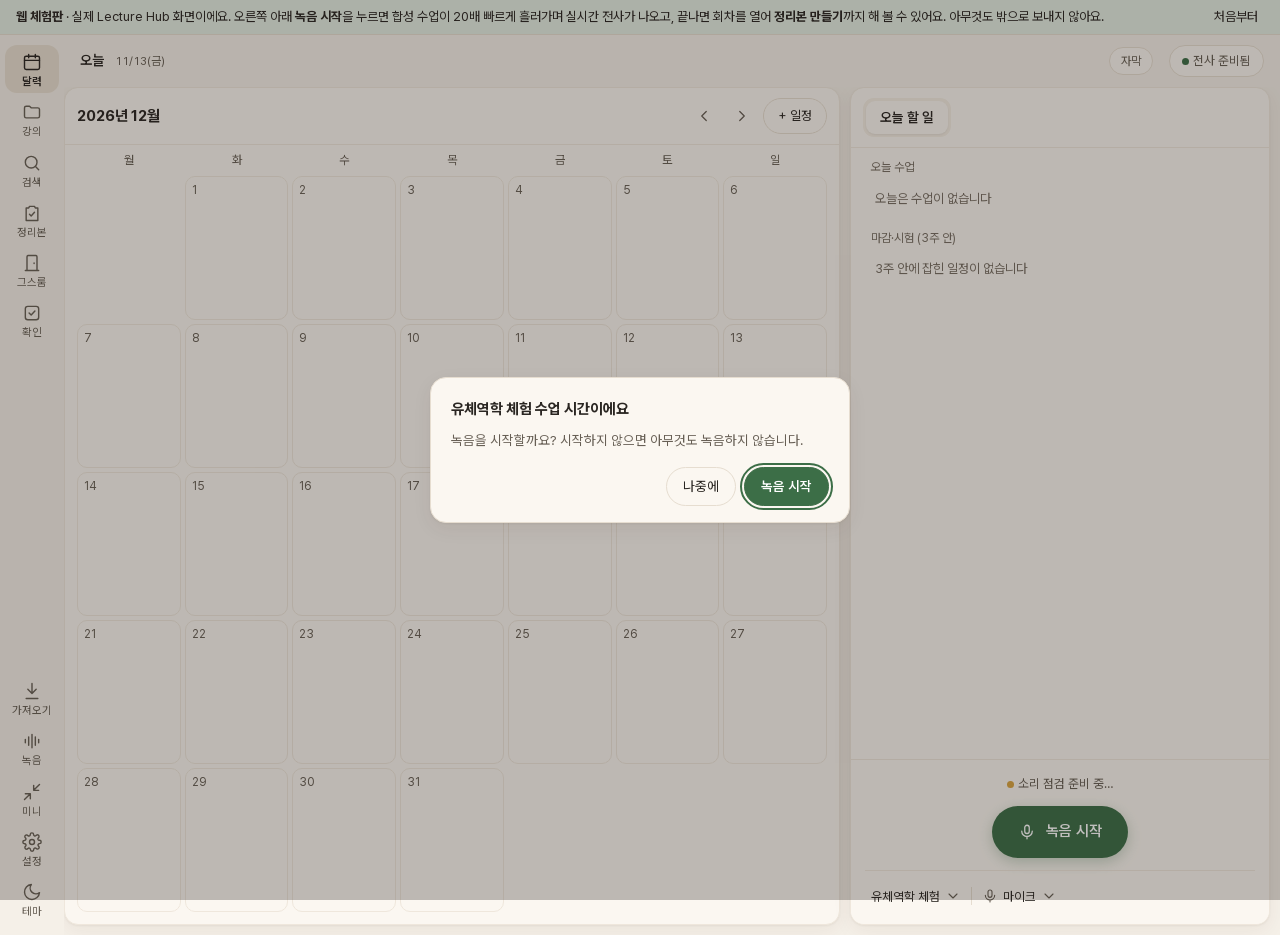
==== index.html @ 854e13d5 "Lecture Hub web trial (synthetic lecture, nothing leaves the browser)" ====
<!doctype html>
<html lang="ko">
<head>
<meta charset="utf-8">
<meta name="viewport" content="width=device-width, initial-scale=1">
<title>Lecture Hub</title>
<link rel="stylesheet" href="app.css">
</head>
<body>
<svg style="display:none" xmlns="http://www.w3.org/2000/svg">
  <symbol id="i-side" viewBox="0 0 24 24"><rect x="3" y="4" width="18" height="16" rx="3"/><path d="M9 4v16"/></symbol>
  <symbol id="i-gear" viewBox="0 0 24 24"><circle cx="12" cy="12" r="3"/><path d="M19.4 15a1.7 1.7 0 0 0 .3 1.8l.1.1a2 2 0 1 1-2.8 2.8l-.1-.1a1.7 1.7 0 0 0-1.8-.3 1.7 1.7 0 0 0-1 1.5V21a2 2 0 1 1-4 0v-.1a1.7 1.7 0 0 0-1.1-1.5 1.7 1.7 0 0 0-1.8.3l-.1.1a2 2 0 1 1-2.8-2.8l.1-.1a1.7 1.7 0 0 0 .3-1.8 1.7 1.7 0 0 0-1.5-1H3a2 2 0 1 1 0-4h.1a1.7 1.7 0 0 0 1.5-1.1 1.7 1.7 0 0 0-.3-1.8l-.1-.1a2 2 0 1 1 2.8-2.8l.1.1a1.7 1.7 0 0 0 1.8.3h0a1.7 1.7 0 0 0 1-1.5V3a2 2 0 1 1 4 0v.1a1.7 1.7 0 0 0 1 1.5 1.7 1.7 0 0 0 1.8-.3l.1-.1a2 2 0 1 1 2.8 2.8l-.1.1a1.7 1.7 0 0 0-.3 1.8v0a1.7 1.7 0 0 0 1.5 1H21a2 2 0 1 1 0 4h-.1a1.7 1.7 0 0 0-1.5 1z"/></symbol>
  <symbol id="i-mini" viewBox="0 0 24 24"><path d="M4 14h6v6M20 10h-6V4M14 10l7-7M3 21l7-7"/></symbol>
  <symbol id="i-folder" viewBox="0 0 24 24"><path d="M3 7a2 2 0 0 1 2-2h4l2 2h8a2 2 0 0 1 2 2v8a2 2 0 0 1-2 2H5a2 2 0 0 1-2-2z"/></symbol>
  <symbol id="i-file" viewBox="0 0 24 24"><path d="M14 3H7a2 2 0 0 0-2 2v14a2 2 0 0 0 2 2h10a2 2 0 0 0 2-2V8z"/><path d="M14 3v5h5M9 13h6M9 17h6"/></symbol>
  <symbol id="i-search" viewBox="0 0 24 24"><circle cx="11" cy="11" r="7"/><path d="m20 20-3.5-3.5"/></symbol>
  <symbol id="i-mic" viewBox="0 0 24 24"><rect x="9" y="3" width="6" height="11" rx="3"/><path d="M5 11a7 7 0 0 0 14 0M12 18v3"/></symbol>
  <symbol id="i-down" viewBox="0 0 24 24"><path d="m6 9 6 6 6-6"/></symbol>
  <symbol id="i-pause" viewBox="0 0 24 24"><path d="M9 5v14M15 5v14"/></symbol>
  <symbol id="i-trash" viewBox="0 0 24 24"><path d="M4 7h16M10 11v6M14 11v6M6 7l1 13h10l1-13M9 7V4h6v3"/></symbol>
  <symbol id="i-star" viewBox="0 0 24 24"><path d="m12 3 2.8 5.7 6.2.9-4.5 4.4 1 6.2L12 17.3 6.5 20.2l1-6.2L3 9.6l6.2-.9z"/></symbol>
  <symbol id="i-share" viewBox="0 0 24 24"><path d="M12 15V3M7 8l5-5 5 5M5 13v6a2 2 0 0 0 2 2h10a2 2 0 0 0 2-2v-6"/></symbol>
  <symbol id="i-copy" viewBox="0 0 24 24"><rect x="9" y="9" width="11" height="11" rx="2"/><path d="M5 15V5a2 2 0 0 1 2-2h10"/></symbol>
  <symbol id="i-left" viewBox="0 0 24 24"><path d="m15 18-6-6 6-6"/></symbol>
  <symbol id="i-right" viewBox="0 0 24 24"><path d="m9 18 6-6-6-6"/></symbol>
  <symbol id="i-plus" viewBox="0 0 24 24"><path d="M12 5v14M5 12h14"/></symbol>
  <symbol id="i-import" viewBox="0 0 24 24"><path d="M12 3v12M7 10l5 5 5-5M5 21h14"/></symbol>
  <symbol id="i-cal" viewBox="0 0 24 24"><rect x="3" y="5" width="18" height="16" rx="2"/><path d="M16 3v4M8 3v4M3 10h18"/></symbol>
  <symbol id="i-wave" viewBox="0 0 24 24"><path d="M4 10v4M8 7v10M12 4v16M16 7v10M20 10v4"/></symbol>
  <symbol id="i-speaker" viewBox="0 0 24 24"><path d="M11 5 6 9H3v6h3l5 4zM16 9a4 4 0 0 1 0 6M19 6a8 8 0 0 1 0 12"/></symbol>
  <symbol id="i-sliders" viewBox="0 0 24 24"><path d="M4 7h10M18 7h2M4 17h4M12 17h8"/><circle cx="16" cy="7" r="2"/><circle cx="10" cy="17" r="2"/></symbol>
  <symbol id="i-play" viewBox="0 0 24 24"><path d="m7 4 13 8-13 8z"/></symbol>
  <symbol id="i-moon" viewBox="0 0 24 24"><path d="M21 12.8A9 9 0 1 1 11.2 3a7 7 0 0 0 9.8 9.8z"/></symbol>
  <symbol id="i-check" viewBox="0 0 24 24"><rect x="4" y="4" width="16" height="16" rx="3"/><path d="m8.5 12 2.5 2.5 4.5-5"/></symbol>
  <symbol id="i-exam" viewBox="0 0 24 24"><path d="M9 4h6l1 2h3v15H5V6h3z"/><path d="m9 13.5 2 2 4-4.5"/></symbol>
  <symbol id="i-door" viewBox="0 0 24 24"><path d="M4 21h16M6 21V4.5A1.5 1.5 0 0 1 7.5 3h9A1.5 1.5 0 0 1 18 4.5V21"/><path d="M14.5 12v.5"/></symbol>
  <symbol id="i-cards" viewBox="0 0 24 24"><rect x="7" y="4" width="13" height="16" rx="2"/><path d="M4 7v11a2 2 0 0 0 2 2"/><path d="M10.5 10h6M10.5 14h4"/></symbol>
<symbol id="i-gear" viewBox="0 0 24 24" fill="none" stroke="currentColor" stroke-width="1.8" stroke-linecap="round" stroke-linejoin="round"><circle cx="12" cy="12" r="3"/><path d="M19.4 15a1.7 1.7 0 0 0 .3 1.9l.1.1a2 2 0 1 1-2.8 2.8l-.1-.1a1.7 1.7 0 0 0-1.9-.3 1.7 1.7 0 0 0-1 1.5V21a2 2 0 1 1-4 0v-.1a1.7 1.7 0 0 0-1.1-1.5 1.7 1.7 0 0 0-1.9.3l-.1.1a2 2 0 1 1-2.8-2.8l.1-.1a1.7 1.7 0 0 0 .3-1.9 1.7 1.7 0 0 0-1.5-1H3a2 2 0 1 1 0-4h.1a1.7 1.7 0 0 0 1.5-1.1 1.7 1.7 0 0 0-.3-1.9l-.1-.1a2 2 0 1 1 2.8-2.8l.1.1a1.7 1.7 0 0 0 1.9.3H9a1.7 1.7 0 0 0 1-1.5V3a2 2 0 1 1 4 0v.1a1.7 1.7 0 0 0 1 1.5 1.7 1.7 0 0 0 1.9-.3l.1-.1a2 2 0 1 1 2.8 2.8l-.1.1a1.7 1.7 0 0 0-.3 1.9V9a1.7 1.7 0 0 0 1.5 1H21a2 2 0 1 1 0 4h-.1a1.7 1.7 0 0 0-1.5 1z"/></symbol>
</svg>

<div class="app">
  <!-- left rail (user pick 2026-09-29: "B안"): destinations always visible, labelled -->
  <nav class="rail" id="rail">
    <button class="rb" id="homeBtn" title="오늘 — 이번 달 달력과 할 일(날짜를 누르면 일정 추가)"><svg><use href="#i-cal"/></svg><span>달력</span></button>
    <button class="rb" id="sideBtn" title="강의 목록 열기/닫기"><svg><use href="#i-folder"/></svg><span>강의</span></button>
    <button class="rb" id="searchBtn" title="전사·자료·노트 검색 (Ctrl K)"><svg><use href="#i-search"/></svg><span>검색</span></button>
    <button class="rb" id="examBtn" title="정리본 모음 — 과목별로 회차마다 만든 정리본을 모아 봅니다(시험 대비도 이 안에서)"><svg><use href="#i-exam"/></svg><span>정리본</span></button>
    <button class="rb" id="roomBtn" title="그스룸 예약 — 관정관 4층 6인실 (정기 예약은 창 안에서)"><svg><use href="#i-door"/></svg><span>그스룸</span></button>
    <button class="rb" id="memBtn" title="독일어 암기장 — 휴대폰과 진도가 이어지는 claude.ai 암기장을 창으로 엽니다"><svg><use href="#i-cards"/></svg><span>암기장</span></button>
    <button class="rb" id="inboxBtn" title="확인함 — 앱이 확신하지 못한 것"><svg><use href="#i-check"/></svg><span>확인</span><i class="badge num" id="inboxBadge" hidden></i></button>
    <span class="grow"></span>
    <button class="rb" id="importBtn" title="녹음 가져오기 — 휴대폰 등 앱 밖에서 녹음한 파일(창에 끌어다 놓아도 됩니다)"><svg><use href="#i-import"/></svg><span>가져오기</span></button>
    <button class="rb" id="sessionsBtn" title="녹음 정리 — 세션 폴더·버리기·되살리기"><svg><use href="#i-wave"/></svg><span>녹음</span></button>
    <button class="rb" id="miniBtn" title="미니 녹음 창으로"><svg><use href="#i-mini"/></svg><span>미니</span></button>
    <button class="rb" id="settingsBtn" title="설정 — 계정 연결(키·토큰)과 프로그램 확인"><svg><use href="#i-gear"/></svg><span>설정</span></button>
    <button class="rb" id="themeBtn" title="밝게/어둡게"><svg><use href="#i-moon"/></svg><span>테마</span></button>
  </nav>
  <!-- top bar -->
  <header class="top">
    <div class="title" id="title">새 녹음 <small class="num" id="subtitle"></small></div>
    <span class="lstate" id="lstate" hidden></span><button class="lnext" id="lnext" hidden></button><button class="ibtn lec-trash" id="lecDiscard" hidden title="이 회차 버리기 — 녹음을 휴지통으로(되살릴 수 있음)"><svg><use href="#i-trash"/></svg></button>
    <div class="right">
      <button class="exam-chip" id="examChip" hidden></button>
      <button class="cap-chip" id="qaBtn" title="발표 질의응답 도우미 — 자료와 실시간 자막으로 Claude가 답할 거리를 줌">질의응답</button>
      <button class="cap-chip" id="capBtn" title="실시간 자막 — 말하는 것을 바로 글로(Google)">자막</button>
      <div class="status-chip" title="녹음을 글로 바꾸는 서비스의 남은 양 — 누르면 자세히" id="engines" role="button" tabindex="0"><span><i class="dot"></i>전사</span></div>
    </div>
  </header>

  <main class="body" id="body">
    <!-- sidebar -->
    <aside class="pane side">
      <div class="side-head">강의</div>
      <div class="side-scroll">
        <div id="courseList"></div>
      </div>
    </aside>

    <!-- center -->
    <section class="center">
      <div class="pane home" id="home">
        <div class="phead"><b id="homeTitle"></b><span class="grow"></span><button class="ibtn" id="homePrev" title="이전 달" aria-label="이전 달"><svg><use href="#i-left"/></svg></button><button class="ibtn" id="homeNext" title="다음 달" aria-label="다음 달"><svg><use href="#i-right"/></svg></button><button class="ghost" id="homeAdd">+ 일정</button></div>
        <div class="cal-grid home-grid" id="homeGrid"></div>
      </div>
      <div class="pane">
        <div class="phead">
          <div class="seg" data-group="c">
            <button class="on" data-t="c-live" id="liveTab">실시간 전사</button><button data-t="c-html" id="htmlTab" hidden>정리본</button><button data-t="c-files" id="filesTab" hidden>자료·녹음</button>
          </div>
          <div class="tools html-tools" id="htmlTools" hidden><select id="htmlSel"></select><span class="size-seg" id="htmlSize"><button data-size="full" title="창 전체(Esc로 축소)">전체화면</button><button data-size="wide" title="사이드바와 전사를 접고 넓게">넓게</button><button data-size="pane" title="가운데 칸에서 보기">보통</button></span><button class="pick-more" id="htmlOpen" title="평소 쓰는 브라우저로 엽니다">새 창</button><button class="pick-more" id="noteRemake" title="전사로 정리본을 새로 만듭니다(직접 고친 정리본 파일은 덮어쓰지 않습니다)">다시 만들기</button></div>
        </div>
        <div class="tab on" id="c-live">
          <div class="live-head" id="liveHead"></div>
          <div class="live-body body-scroll" id="liveBody"></div>
        </div>
        <div class="tab" id="c-html"><div class="html-float" id="htmlFloat"><span id="htmlFloatName"></span><span class="size-seg"><button data-size="wide">넓게</button><button data-size="pane">보통</button></span><button class="float-trash" id="htmlDiscard" title="이 회차 버리기 — 녹음을 휴지통으로(되살릴 수 있음)">버리기</button><button data-size="pane" title="축소 (Esc)">✕</button></div><iframe id="htmlFrame" title="정리본" sandbox="allow-same-origin"></iframe>
          <div class="empty note-empty" id="noteEmpty" hidden></div>
        </div>
        <div class="tab" id="c-files">
          <div class="notes" id="filesList" style="display:none"></div>
          <div class="empty" id="filesEmpty">
            <svg style="width:34px;height:34px;color:var(--faint)"><use href="#i-folder"/></svg>
            <div class="big">연결된 자료가 없습니다</div>
            <div>이 회차에 연결된 자료와 녹음이 여기에 나옵니다.<br>자료는 평소 쓰는 프로그램으로 엽니다.</div>
          </div>
        </div>
      </div>
      <div class="pane memo">
        <div class="phead"><b style="font-size:13px">메모</b><span class="saved" id="memoSaved"></span></div>
        <textarea id="memo" placeholder="수업 중 메모를 적으세요. 녹음 시각이 함께 저장됩니다…"></textarea>
      </div>
    </section>

    <!-- right -->
    <section class="pane right">
      <div class="phead">
        <div class="seg" data-group="r">
          <button class="on" data-t="r-tr" id="rTitle">전사</button>
        </div>
      </div>
      <div class="todo body-scroll" id="todo"></div>

      <div class="tab on" id="r-tr">
        <div class="empty" id="trEmpty">
          <svg style="width:34px;height:34px;color:var(--faint)"><use href="#i-wave"/></svg>
          <div class="big">녹음 버튼을 눌러 시작하세요</div>
          <div>수업이 끝나면 이 회차에 연결하고, 동의한 과목은 Google로 바로 전사합니다.<br>필요하면 MAI로 보강할 수 있습니다.</div>
        </div>
        <div class="body-scroll" id="trList" style="display:none"></div>
        <div class="lv-head" id="lvHead" style="display:none"></div>
        <div class="lv-engines" id="lvEngines" style="display:none"></div>
        <div class="player" id="player" style="display:none">
          <button class="ibtn" id="playBtn" title="재생/정지"><svg><use href="#i-play"/></svg></button>
          <span class="num" id="playTime">00:00</span>
          <input type="range" id="playSeek" min="0" max="1000" value="0" aria-label="재생 위치">
          <span class="num faint" id="playDur"></span>
          <audio id="audio" preload="metadata"></audio>
        </div>
        <div class="body-scroll" id="lvList" style="display:none"></div>
      </div>

      <!-- record dock -->
      <div class="dock">
        <div class="over-card" id="overCard" hidden><div><b id="overTitle">수업이 끝난 것 같아요</b><small id="overWhy"></small><small class="auto" id="overAuto"></small></div><div class="acts"><button class="primary" data-over="stop" id="overMain">지금 멈추고 저장</button><button class="ghost" id="overMore">계속 ▾</button></div></div>
        <div class="over-card next-card" id="nextCard" hidden><div><b id="nextTitle"></b><small>지금 녹음을 저장하고, 같은 소리로 다음 수업 녹음을 바로 시작합니다</small></div><div class="acts"><button class="primary" data-next="switch">다음 수업으로 바꾸기</button><button class="ghost" data-next="keep">이 녹음 계속</button></div></div>
        <div class="health" id="health"><span><i class="dot wait"></i>준비 중…</span></div>
        <div class="recrow">
        <button class="recbtn" id="recBtn">
          <svg><use href="#i-mic"/></svg><span class="label">녹음 시작</span>
          <span class="wave" id="wave"></span><span class="timer num" id="timer">00:00:00</span>
        </button>
        <button class="rec2" id="rec2Btn" hidden></button>
        </div>
        <div class="toolbar">
          <button class="tb" id="courseBtn"><span class="v" id="courseName">과목</span> <svg><use href="#i-down"/></svg></button><span class="sep"></span>
          <button class="tb" id="srcBtn"><svg><use id="srcIcon" href="#i-mic"/></svg><span class="v" id="srcName">마이크</span> <svg><use href="#i-down"/></svg></button>
          <span class="grow"></span>
          <button class="tb rec-only" id="pauseBtn" title="녹음 일시정지 — 쉬는 시간 등. 멈춘 동안의 소리는 저장하지 않습니다"><svg><use href="#i-pause"/></svg><span id="pauseLabel"></span></button>
          <button class="tb rec-only" id="starBtn" title="지금 시각에 ★ 중요 표시"><svg><use href="#i-star"/></svg>중요</button>
          <button class="tb rec-only" id="discardBtn" title="지금 녹음을 버리기 — 휴지통으로(되살릴 수 있음)"><svg><use href="#i-trash"/></svg></button>
        </div>
      </div>
    </section>
  </main>
</div>
<button class="fixbtn" id="fixBtn" hidden>고치기</button>
<div class="notice-bar" id="noticeBar" hidden></div>
<div class="toast" id="toast" role="status" aria-live="polite"></div>
<script src="demo-bridge.js"></script>
<script src="app.js"></script>
</body>
</html>
---- app.css ----
/* Lecture Hub 앱 스타일.
   1부: 확정 시안(docs/lecture-hub/ui/mockup_main.html)의 CSS를 그대로 옮김 — 직접 고치지 말고 tools/extract_mockup_css.py로 다시 만든다.
   2부: 앱에서 추가한 요소(메뉴·대화상자·빈 화면). 시안의 색 토큰만 쓴다. */
@font-face{font-family:"Pretendard";src:url("fonts/PretendardVariable.woff2") format("woff2");font-weight:45 920;font-style:normal;font-display:block}

/* ===== 1부: 시안 ===== */
:root{
  --bg:#f5f0e8; --panel:#fbf7f1; --panel-2:#f3ece2; --line:#e6ddd0; --line-2:#efe7dc;
  --ink:#2a2622; --sub:#675f55; --faint:#776e63;  /* AA on panels (was 3.6:1 and 2.2:1) */
  --accent:#3c6e47; --accent-2:#2f5a39; --accent-soft:#e3ece2;
  --rec:#a8392f; --rec-soft:#f6e1dc; --warn:#8a5217; --warn-soft:#f6e8d6;  /* text AA on soft/chip backgrounds */
  --chip:#ece4d8; --sel:#e9dfd1; --shadow:0 1px 2px rgba(60,40,20,.05),0 6px 20px rgba(60,40,20,.06);
  --r:14px;
}
@media (prefers-color-scheme: dark){
  :root:not([data-theme="light"]){
    --bg:#1b1916; --panel:#221f1b; --panel-2:#2a2621; --line:#38332c; --line-2:#2f2b25;
    --ink:#ece6dd; --sub:#a39a8e; --faint:#8f867a;
    --accent:#7fb78b; --accent-2:#9ccaa6; --accent-soft:#26352a;
    --rec:#e27a6f; --rec-soft:#3a2522; --warn:#d9a06c; --warn-soft:#3a2d1f;
    --chip:#302b25; --sel:#34302a; --shadow:0 1px 2px rgba(0,0,0,.3),0 6px 20px rgba(0,0,0,.25);
  }
}
:root[data-theme="dark"]{
  --bg:#1b1916; --panel:#221f1b; --panel-2:#2a2621; --line:#38332c; --line-2:#2f2b25;
  --ink:#ece6dd; --sub:#a39a8e; --faint:#8f867a;
  --accent:#7fb78b; --accent-2:#9ccaa6; --accent-soft:#26352a;
  --rec:#e27a6f; --rec-soft:#3a2522; --warn:#d9a06c; --warn-soft:#3a2d1f;
  --chip:#302b25; --sel:#34302a; --shadow:0 1px 2px rgba(0,0,0,.3),0 6px 20px rgba(0,0,0,.25);
}
*{box-sizing:border-box}
html,body{height:100%;margin:0}
body{background:var(--bg);color:var(--ink);font:14px/1.55 "Pretendard","Apple SD Gothic Neo","Malgun Gothic",system-ui,sans-serif;-webkit-font-smoothing:antialiased;word-break:keep-all}
button{font:inherit;color:inherit;background:none;border:0;cursor:pointer}
svg{width:18px;height:18px;stroke:currentColor;fill:none;stroke-width:1.7;stroke-linecap:round;stroke-linejoin:round;flex:none}
.num{font-variant-numeric:tabular-nums}

/* app shell */
.app{height:100vh;display:grid;grid-template-rows:52px 1fr;grid-template-columns:64px minmax(0,1fr);min-width:1100px}
.top{grid-column:2;display:flex;align-items:center;gap:6px;padding:0 16px 0 6px}
.ibtn{width:34px;height:34px;border-radius:10px;display:grid;place-items:center;color:var(--sub)}
.ibtn:hover{background:var(--chip);color:var(--ink)}
.top .title{margin-left:10px;font-weight:600}
.top .title small{color:var(--sub);font-weight:400;margin-left:8px}
.top .right{margin-left:auto;display:flex;align-items:center;gap:8px}
.status-chip{display:flex;align-items:center;gap:10px;background:var(--panel);border:1px solid var(--line);border-radius:999px;padding:5px 12px;font-size:12.5px;color:var(--sub)}
.dot{width:7px;height:7px;border-radius:50%;background:var(--faint);display:inline-block;margin-right:4px}
.dot.ok{background:var(--accent)} .dot.wait{background:#d9a441} .dot.rec{background:var(--rec)}

.body{grid-column:2;display:grid;grid-template-columns:248px minmax(0,1fr) 420px;gap:10px;padding:0 10px 10px 0}
.pane{background:var(--panel);border:1px solid var(--line-2);border-radius:var(--r);box-shadow:var(--shadow);min-height:0;display:flex;flex-direction:column;overflow:hidden}

/* sidebar */
.side{padding:12px 10px}
.search{display:flex;align-items:center;gap:8px;background:var(--panel-2);border-radius:10px;padding:8px 10px;color:var(--faint);font-size:13px}
.search kbd{margin-left:auto;font:11px ui-monospace,monospace;color:var(--faint);border:1px solid var(--line);border-radius:5px;padding:0 5px}
.slabel{font-size:12px;color:var(--faint);margin:16px 8px 6px}
.item{display:flex;align-items:center;gap:10px;padding:7px 10px;border-radius:10px;color:var(--ink);cursor:pointer;font-size:13.5px}
.item:hover{background:var(--panel-2)}
.item.sel{background:var(--sel);font-weight:600}
.item svg{color:var(--sub)}
.item .count{margin-left:auto;font-size:11.5px;color:var(--sub);background:var(--chip);border-radius:999px;padding:0 7px}
.item .meta{margin-left:auto;font-size:11.5px;color:var(--faint)}
.item .live{margin-left:auto;display:flex;align-items:center;font-size:11px;color:var(--rec)}
.side-scroll{overflow:auto;flex:1;min-height:0;margin:0 -4px;padding:0 4px}
.side-foot{display:flex;gap:6px;padding-top:10px;border-top:1px solid var(--line-2)}
.side-foot button{flex:1;white-space:nowrap;display:flex;align-items:center;justify-content:center;gap:6px;padding:8px;border-radius:10px;background:var(--panel-2);font-size:12.5px;color:var(--sub)}
.side-foot button:hover{color:var(--ink)}

/* segmented tabs */
.phead{display:flex;align-items:center;gap:8px;padding:10px 12px;border-bottom:1px solid var(--line-2)}
.seg{display:inline-flex;background:var(--panel-2);border-radius:11px;padding:3px}
.seg button{padding:6px 14px;border-radius:9px;font-size:13.5px;color:var(--sub)}
.seg button.on{background:var(--panel);color:var(--ink);font-weight:600;box-shadow:0 1px 2px rgba(0,0,0,.06)}
.phead .tools{margin-left:auto;display:flex;gap:2px}
.tab{display:none;flex:1;min-height:0}
.tab.on{display:flex;flex-direction:column}

/* center: slide viewer + memo */
.center{display:grid;grid-template-rows:minmax(0,1fr) 170px;gap:10px;min-height:0}
.viewer{flex:1;display:flex;flex-direction:column;align-items:center;justify-content:center;padding:18px;gap:12px;background:var(--panel-2);margin:12px;border-radius:12px;min-height:0}
.slide{width:min(92%,780px);aspect-ratio:16/9;background:#fff;border-radius:8px;box-shadow:0 1px 3px rgba(0,0,0,.08);padding:34px 40px;color:#2b2b2b;display:flex;flex-direction:column;gap:14px}
:root[data-theme="dark"] .slide{background:#f4f1ec}
.slide h3{margin:0;font-size:22px}
.slide .bar{height:10px;border-radius:4px;background:#e7e2da}
.slide .bar.s{width:62%} .slide .bar.m{width:78%} .slide .fig{flex:1;border:1.5px dashed #d9d3ca;border-radius:6px;display:grid;place-items:center;color:#a39a8e;font-size:13px}
.vnav{display:flex;align-items:center;gap:10px;color:var(--sub);font-size:13px}
.vnav .ibtn{width:30px;height:30px}
.sync{display:inline-flex;align-items:center;gap:6px;font-size:12px;color:var(--accent);background:var(--accent-soft);border-radius:999px;padding:3px 10px}
.memo{padding:0}
.memo .phead{border:0;padding:10px 14px 0}
.memo textarea{flex:1;border:0;background:transparent;resize:none;padding:8px 14px;font:inherit;color:var(--ink);outline:none}
.memo textarea::placeholder{color:var(--faint)}
.memo .saved{font-size:11.5px;color:var(--faint);margin-left:auto}
.notes{padding:18px 22px;overflow:auto}
.notes h4{margin:0 0 6px;font-size:15px}
.notes p{margin:0 0 12px;color:var(--ink)}
.ext{border-left:3px solid var(--accent);background:var(--accent-soft);border-radius:0 8px 8px 0;padding:8px 12px;font-size:13px;margin:8px 0 14px}
.ext b{display:block;font-size:11.5px;color:var(--accent);margin-bottom:2px}

/* right: transcript etc */
.right .body-scroll{flex:1;overflow:auto;padding:6px 14px 14px;min-height:0}
.empty{flex:1;display:flex;flex-direction:column;align-items:center;justify-content:center;gap:10px;color:var(--sub);text-align:center;padding:24px}
.empty .big{font-size:15px;color:var(--ink)}
.ghost{display:inline-flex;align-items:center;gap:8px;border:1px solid var(--line);border-radius:999px;padding:7px 14px;background:var(--panel);color:var(--ink);font-size:13px}
.seg-row{padding:10px 4px;border-bottom:1px solid var(--line-2);display:grid;grid-template-columns:54px 1fr;gap:10px}
.seg-row .t{font-size:12px;color:var(--accent);font-weight:600;padding-top:1px;cursor:pointer}
.seg-row .x{font-size:14px}
.seg-row .badges{margin-top:4px;display:flex;gap:6px;flex-wrap:wrap}
.b{font-size:11px;border-radius:999px;padding:1px 8px;background:var(--chip);color:var(--sub)}
.b.ok{background:var(--accent-soft);color:var(--accent)}
.b.cue{background:var(--warn-soft);color:var(--warn);font-weight:600}
.unc{text-decoration:underline dotted var(--warn);text-underline-offset:3px;cursor:help}
.seg-row.star{background:linear-gradient(90deg,var(--warn-soft),transparent 60%);border-radius:8px}
.live-row{opacity:.55}
.card{border:1px solid var(--line);border-radius:12px;padding:12px 14px;margin:10px 0;background:var(--panel)}
.card .h{display:flex;align-items:center;gap:8px;font-size:12px;color:var(--sub)}
.card .q{font-size:14px;margin:6px 0 8px}
.card .src{display:flex;gap:6px}
.prob{margin-top:8px;font-size:12.5px;color:var(--sub)}
.prob b{color:var(--ink)}
.meter{height:6px;border-radius:999px;background:var(--chip);overflow:hidden;margin-top:6px}
.meter i{display:block;height:100%;background:var(--accent);border-radius:999px}
.opt{display:flex;align-items:center;gap:10px;border:1px solid var(--line);border-radius:10px;padding:8px 12px;margin:6px 0;font-size:13.5px;cursor:pointer}
.opt:hover{background:var(--panel-2)}
.opt .k{width:22px;height:22px;border-radius:50%;border:1px solid var(--line);display:grid;place-items:center;font-size:12px;color:var(--sub)}

/* record dock */
.dock{border-top:1px solid var(--line-2);padding:14px 14px 12px;display:flex;flex-direction:column;align-items:center;gap:12px;background:linear-gradient(transparent,var(--panel) 30%)}
.recbtn{display:flex;align-items:center;gap:10px;height:52px;padding:0 26px;border-radius:999px;background:var(--accent);color:#fff;font-weight:600;font-size:15px;box-shadow:0 4px 14px rgba(60,110,71,.28);transition:all .2s}
.recbtn:hover{background:var(--accent-2)}
.recbtn svg{stroke:#fff}
.recbtn.on{background:var(--rec);box-shadow:0 4px 14px rgba(194,69,59,.28);padding:0 18px 0 22px;gap:14px}
.wave{display:none;align-items:center;gap:3px;height:22px}
.recbtn.on .wave{display:flex}
/* full-height bar scaled on the compositor: animating height re-laid out the dock ~36 times a second (review #4) */
.wave i{width:3px;border-radius:2px;background:rgba(255,255,255,.9);height:22px;transform:scaleY(.273);transition:transform .12s}
.recbtn .timer{display:none;font-size:16px}
.recbtn.on .timer{display:inline}
.recbtn.on .label{display:none}
.health{font-size:12.5px;color:var(--sub);display:flex;gap:14px;align-items:center;min-height:18px}
.toolbar{display:flex;align-items:center;gap:4px;width:100%;justify-content:space-between;border-top:1px solid var(--line-2);padding-top:10px}
.tb{display:flex;align-items:center;gap:5px;padding:6px 6px;white-space:nowrap;border-radius:9px;font-size:12.5px;color:var(--ink)}
.tb:hover{background:var(--panel-2)}
.tb svg{width:16px;height:16px;color:var(--sub)}
.tb.dis{opacity:.4;pointer-events:none}
.sep{width:1px;height:18px;background:var(--line)}
.toggle{width:30px;height:18px;border-radius:999px;background:var(--chip);position:relative;display:inline-block;transition:.2s}
.toggle::after{content:"";position:absolute;top:2px;left:2px;width:14px;height:14px;border-radius:50%;background:#fff;box-shadow:0 1px 2px rgba(0,0,0,.2);transition:.2s}
.toggle.on{background:var(--accent)} .toggle.on::after{left:14px}
.toast{position:fixed;left:50%;bottom:22px;transform:translateX(-50%) translateY(20px);opacity:0;background:var(--ink);color:var(--bg);padding:8px 14px;border-radius:10px;font-size:13px;transition:.25s;pointer-events:none}
.toast.show{opacity:1;transform:translateX(-50%)}
.note-mock{position:fixed;left:50%;transform:translateX(-50%);top:17px;font-size:11px;color:var(--faint)}

/* ===== 2부: 앱 추가 ===== */
html{user-select:none}
textarea,input{user-select:text}
.dot.warn{background:var(--warn)}
.health .warn{color:var(--warn)}
.health .err{color:var(--rec)}
.health .link{color:var(--accent);cursor:pointer}
.health .link:hover{text-decoration:underline}
.health .faint{color:var(--faint)}
.health.clickable{cursor:pointer}
.recbtn.busy{opacity:.75;cursor:progress}
.tb.off{opacity:.4;pointer-events:none}
.tb .v{max-width:120px;overflow:hidden;text-overflow:ellipsis}
.body.noside{grid-template-columns:minmax(0,1fr) 420px}
.body.noside .side{display:none}
.item.dim{color:var(--sub)}
.right .body-scroll .hint{margin:12px 4px 0;font-size:11.5px;color:var(--faint)}

/* dropdown menu (course / microphone) */
.menu{position:fixed;z-index:20;min-width:220px;max-width:360px;max-height:320px;overflow:auto;background:var(--panel);border:1px solid var(--line);border-radius:12px;box-shadow:var(--shadow);padding:6px}
.menu .mi{display:flex;align-items:center;gap:8px;padding:7px 10px;border-radius:9px;font-size:13px;cursor:pointer}
.menu .mi:hover{background:var(--panel-2)}
.menu .mi.sel{background:var(--sel);font-weight:600}
.menu .mi small{margin-left:auto;color:var(--faint);font-size:11.5px;white-space:nowrap}
.menu .ml{font-size:11.5px;color:var(--faint);padding:6px 10px 2px}

/* dialog */
.scrim{position:fixed;inset:0;z-index:30;background:rgba(30,24,18,.28);display:grid;place-items:center}
.dialog{width:min(420px,calc(100vw - 32px));background:var(--panel);border:1px solid var(--line);border-radius:16px;box-shadow:var(--shadow);padding:20px 20px 16px}
.dialog h4{margin:0 0 8px;font-size:15px}
.dialog p{margin:0 0 6px;color:var(--sub);font-size:13.5px;white-space:pre-line}
.dialog .acts{display:flex;justify-content:flex-end;gap:8px;margin-top:16px}
.dialog .acts button{border-radius:999px;padding:8px 16px;font-size:13.5px;border:1px solid var(--line);background:var(--panel)}
.dialog .acts .primary{background:var(--accent);border-color:var(--accent);color:#fff;font-weight:600}
.dialog .acts .danger{background:var(--rec);border-color:var(--rec);color:#fff;font-weight:600}

/* S1 lecture view */
.lstate{display:inline-flex;align-items:center;gap:6px;font-size:12px;border-radius:999px;padding:3px 10px;background:var(--chip);color:var(--sub);margin-left:4px}
.lstate.ok{background:var(--accent-soft);color:var(--accent)}
.lstate.wait{background:var(--warn-soft);color:var(--warn)}
.lnext{font-size:12.5px;border:1px solid var(--line);border-radius:999px;padding:4px 12px;background:var(--panel);color:var(--ink)}
.lnext:hover{background:var(--panel-2)}
.item .n{margin-left:auto;font-size:11.5px;color:var(--faint)}
.item.filtered{background:var(--panel-2)}
.lv-head{display:flex;align-items:center;gap:8px;flex-wrap:wrap;padding:10px 16px 6px;font-size:12.5px;color:var(--sub)}
.lv-head .b{cursor:pointer}
.lv-head .b.use{background:var(--accent-soft);color:var(--accent);font-weight:600}
.lv-head .switch{margin-left:auto;color:var(--accent);cursor:pointer;font-size:12.5px}
.player{display:flex;align-items:center;gap:10px;margin:0 14px 4px;padding:6px 10px;border:1px solid var(--line);border-radius:12px;background:var(--panel-2);font-size:12.5px}
.player .ibtn{width:28px;height:28px}
.player input[type=range]{flex:1;accent-color:var(--accent)}
.player.none{justify-content:center;color:var(--faint)}
.seg-row.playing{background:var(--accent-soft);border-radius:8px}
.seg-row.hit .x mark{background:var(--warn-soft);color:inherit;border-radius:3px}
.seg-row .who{font-size:11px;color:var(--faint);margin-right:6px}
.notes .item .meta{max-width:45%;text-align:right}
/* search overlay (Ctrl+K) */
.search-panel{width:min(640px,calc(100vw - 32px));max-height:70vh;display:flex;flex-direction:column;background:var(--panel);border:1px solid var(--line);border-radius:16px;box-shadow:var(--shadow);overflow:hidden}
.search-panel input{border:0;border-bottom:1px solid var(--line-2);padding:14px 16px;font:inherit;font-size:15px;background:transparent;color:var(--ink);outline:none}
.search-panel .results{overflow:auto;padding:6px}
.search-panel .r{padding:8px 10px;border-radius:10px;cursor:pointer}
.search-panel .r:hover,.search-panel .r.on{background:var(--panel-2)}
.search-panel .r .h{font-size:12px;color:var(--sub);display:flex;gap:8px}
.search-panel .r .x{font-size:13.5px;margin-top:2px}
.search-panel .r .x .ctx{color:var(--faint)}
.search-panel .hint{padding:14px 16px;color:var(--faint);font-size:13px}
.scrim.top{place-items:start center;padding-top:12vh}
/* Long transcripts must scroll inside their pane: the mockup's `1fr` row lets .body grow with content. */
.body{min-height:0;overflow:hidden}
.right .tab.on{overflow:hidden}
.search-panel .r .x mark{background:var(--warn-soft);color:inherit;border-radius:3px;padding:0 1px}
.lstate[hidden],.lnext[hidden]{display:none}

/* S3: this class's material (D-056: preview here, read in the user's own PDF program) */
.viewer[hidden]{display:none}
.slide.page{padding:0;overflow:hidden;align-items:center;justify-content:center;aspect-ratio:auto;height:min(100%,56vh);width:auto;max-width:92%;background:#fff}
.slide.page img{display:block;max-width:100%;max-height:100%;object-fit:contain}
.slide.page img[src=""],.slide.page img[hidden],.slide.page .noprev[hidden]{display:none}
.slide.page .noprev{padding:40px 48px;color:#6d6559;font-size:13px;text-align:center;line-height:1.6}
.vnav .why{color:var(--faint)}
.vnav .num{max-width:420px;overflow:hidden;text-overflow:ellipsis;white-space:nowrap}
.sync.pick{cursor:default;max-width:360px;overflow:hidden;text-overflow:ellipsis;white-space:nowrap}
.sync.pick.user{color:var(--ink);background:var(--chip)}
.sync[hidden],.pick-more[hidden]{display:none}
.pick-more{font-size:12px;color:var(--sub);border-radius:999px;padding:3px 10px;margin-left:4px}
.pick-more:hover{background:var(--chip);color:var(--ink)}

/* masked mode (default; LECTUREHUB_UI_MASK=0 turns it off): transcript text and slide images hidden until "전사 보기" */
.mask-bar{display:none}
.masked .mask-bar{display:flex;align-items:center;gap:10px;justify-content:space-between;margin:4px 0 10px;padding:8px 12px;border-radius:10px;background:var(--panel-2);color:var(--sub);font-size:12.5px}
.masked .seg-row .x,.masked #qr .r .x{color:transparent;background:var(--chip);border-radius:5px;user-select:none}
.masked .seg-row .x *,.masked #qr .r .x *{color:transparent;background:transparent}
.masked #pickImg{filter:blur(22px)}

/* calendar (sidebar 달력 button, top-bar exam D-day chip) */
.exam-chip{font-size:12px;border-radius:999px;padding:4px 10px;background:var(--accent-soft);color:var(--accent);margin-right:8px;font-weight:600}
.exam-chip[hidden]{display:none}
.cal-panel{width:min(1080px,calc(100vw - 32px));height:min(720px,calc(100vh - 48px));display:flex;flex-direction:column;background:var(--panel);border:1px solid var(--line);border-radius:16px;box-shadow:var(--shadow);overflow:hidden}
.cal-head{display:flex;align-items:center;gap:8px;padding:10px 14px;border-bottom:1px solid var(--line-2)}
.cal-head b{font-size:16px;min-width:120px;text-align:center}
.cal-head .grow,.cal-form .grow{flex:1}
.cal-body{flex:1;display:grid;grid-template-columns:1fr 340px;min-height:0}
.cal-grid{display:grid;grid-template-columns:repeat(7,1fr);grid-template-rows:auto;grid-auto-rows:minmax(78px,1fr);gap:4px;padding:10px;overflow:auto}
.cal-grid .dow{font-size:12px;color:var(--faint);text-align:center;padding:2px 0}
.cal-grid .day{border:1px solid var(--line-2);border-radius:10px;padding:4px 6px;min-height:78px;display:flex;flex-direction:column;gap:2px;cursor:pointer;overflow:hidden}
.cal-grid .day:hover{background:var(--panel-2)}
.cal-grid .day.today{border-color:var(--accent)}
.cal-grid .day .n{font-size:12px;color:var(--sub)}
.cal-grid .ev,.cal-grid .ex{font-size:11.5px;border-radius:5px;padding:1px 5px;white-space:nowrap;overflow:hidden;text-overflow:ellipsis}
.cal-grid .ev{background:var(--chip);color:var(--ink)}
.cal-grid .ev.k-exam,.cal-grid .ev.k-quiz{background:#f3d9d3;color:#8a2f1d}
.cal-grid .ev.k-assignment{background:var(--accent-soft);color:var(--accent)}
.cal-grid .ev.etl{box-shadow:inset 2px 0 0 var(--accent)}
.cal-grid .ex{color:var(--faint);background:transparent;border:1px dashed var(--line)}
.cal-grid .more{font-size:11px;color:var(--faint)}
:root[data-theme="dark"] .cal-grid .ev.k-exam,:root[data-theme="dark"] .cal-grid .ev.k-quiz{background:#4a2a24;color:#f0c2b6}
.cal-side{border-left:1px solid var(--line-2);overflow:auto;padding:10px 12px;display:flex;flex-direction:column;gap:6px}
.cal-side .sl{font-size:12px;color:var(--faint);margin-top:6px}
.cal-side .up{display:flex;gap:10px;align-items:flex-start;padding:6px 8px;border-radius:10px;cursor:pointer;font-size:13px}
.cal-side .up:hover{background:var(--panel-2)}
.cal-side .up .dd{min-width:48px;font-weight:700;color:var(--accent);font-variant-numeric:tabular-nums}
.cal-side .up small,.cal-side .cand small{display:block;color:var(--faint);font-size:11.5px}
.cal-side .cand{border:1px solid var(--line-2);border-radius:10px;padding:8px;font-size:13px;display:flex;flex-direction:column;gap:6px}
.cal-side .cand .q{color:var(--sub);font-size:12.5px;line-height:1.5}
.cal-side .acts,.cal-form .acts,.cal-form .row{display:flex;gap:6px;flex-wrap:wrap;align-items:center}
.cal-side .hint{color:var(--faint);font-size:12.5px;padding:4px 8px}
.cal-side .src{font-size:11px;color:var(--faint);margin-top:auto;padding-top:8px}
.cal-side .etl{font-size:12px;color:var(--sub);margin-top:auto;padding-top:10px;line-height:1.6}
.cal-side .etl + .src{margin-top:0}
.cal-side .etl .warn{color:var(--warn)}
.cal-side .etl .link{color:var(--accent);cursor:pointer}
.cal-form{border:1px solid var(--line);border-radius:12px;padding:10px;display:flex;flex-direction:column;gap:6px}
.cal-form input,.cal-form select,.cal-form textarea{font:inherit;font-size:13px;border:1px solid var(--line);border-radius:8px;padding:6px 8px;background:var(--panel);color:var(--ink)}
.cal-form textarea{min-height:56px;resize:vertical}
.cal-form .row>*{flex:1;min-width:0}
.danger-t{color:#b3261e}

/* recording pause (user request 2026-09-29) */
.tb#pauseBtn{padding-left:6px;padding-right:6px}
.tb#pauseBtn.on{color:#fff;background:var(--accent)}
.recbtn.paused{filter:saturate(.55)}
.recbtn.paused .timer{color:#fff}

/* S4: evidence-linked note, corrections */
.nhead{display:flex;align-items:flex-start;justify-content:space-between;gap:12px;padding-bottom:12px;margin-bottom:10px;border-bottom:1px solid var(--line-2)}
.nsub{font-size:12px;color:var(--sub);font-weight:400;margin-top:2px}
.nhead .ghost[disabled]{opacity:.5;cursor:default}
.nbody .nb{margin:0 0 10px;line-height:1.65}
.nbody h4.nb{margin:18px 0 8px;font-size:15px}
.nbody .nb.item{padding-left:6px}
.cites{display:inline-flex;gap:4px;flex-wrap:wrap;vertical-align:1px;margin-left:4px}
.cite{font-size:11px;border-radius:999px;padding:1px 8px;background:var(--accent-soft);color:var(--accent-2);cursor:pointer;font-variant-numeric:tabular-nums}
.cite.m{background:var(--chip);color:var(--sub)}
.cite:hover{outline:1px solid var(--accent)}
.nb.ext{display:block;background:var(--panel-2);border-left:3px solid var(--faint);border-radius:8px;padding:8px 12px;color:var(--ink)}
.nb.ext.conflict{border-left-color:var(--warn)}
.ext-badge{display:block;font-size:11px;color:var(--sub);margin-bottom:3px}
.nwarn{color:var(--warn);cursor:help}
.ntools{margin-left:6px;font-size:12px;opacity:0;transition:opacity .15s}
.nb:hover .ntools{opacity:1}
.nbody .link,.nhead .link,.ntools .link{color:var(--accent);cursor:pointer}
.nlater{margin-top:14px;font-size:12px;color:var(--sub)}
.nfiles{margin-top:18px;padding-top:10px;border-top:1px solid var(--line-2)}
.nlabel{font-size:12px;color:var(--faint);margin:0 0 4px 10px}
.b.fix{background:var(--accent-soft);color:var(--accent-2)}
.fixbtn{position:fixed;z-index:30;transform:translateX(-50%);border:1px solid var(--accent);background:var(--accent);color:#fff;border-radius:999px;padding:4px 12px;font-size:12.5px;box-shadow:var(--shadow)}
.dialog .ask{width:100%;box-sizing:border-box;margin-top:8px;border:1px solid var(--line);border-radius:10px;padding:8px 10px;background:var(--panel-2);color:var(--ink);font:inherit;font-size:13.5px;resize:vertical}
/* S5: hold inbox */
.hold-panel{width:min(720px,calc(100vw - 32px));max-height:80vh;display:flex;flex-direction:column;background:var(--panel);border:1px solid var(--line);border-radius:16px;box-shadow:var(--shadow);overflow:hidden}
.hhead{display:flex;align-items:center;gap:10px;padding:14px 16px;border-bottom:1px solid var(--line-2)}
.hhead .ibtn{margin-left:auto}
.hlist{overflow:auto;padding:12px 16px 16px}
.hcard{border:1px solid var(--line);border-radius:12px;padding:12px 14px;margin-bottom:12px;background:var(--panel)}
.hq{font-weight:600;margin-bottom:6px}
.hev{display:flex;flex-wrap:wrap;gap:6px 14px;font-size:12.5px;color:var(--sub)}
.hev b{color:var(--ink);font-weight:600;margin-right:4px}
.hsub{font-size:12px;color:var(--sub);margin-top:6px}
.hpre{margin:8px 0 0;padding:8px 10px;background:var(--panel-2);border-radius:8px;font-size:12px;white-space:pre-wrap;max-height:120px;overflow:auto}
.hcard audio{margin-top:8px;width:100%;height:32px}
.hopts,.hform{display:flex;flex-wrap:wrap;gap:8px;margin-top:10px;align-items:center}
.hform select,.hform input{border:1px solid var(--line);border-radius:8px;padding:5px 8px;background:var(--panel-2);color:var(--ink);font:inherit;font-size:13px}
.ghost.primary{background:var(--accent);border-color:var(--accent);color:#fff}
.hfoot{margin-top:10px;font-size:12px;color:var(--faint)}
.hfoot .link,.hres .link{color:var(--accent);cursor:pointer}
.hres{margin-top:6px;font-size:13px}
.hres .err{color:var(--rec)}
.item.inbox .count{background:var(--warn-soft);color:var(--warn)}

/* masked mode also covers S5 previews and S4 note text (same rule as transcripts) */
.masked .hpre,.masked .nbody .nb{color:transparent;background:var(--chip);border-radius:5px;user-select:none}
.masked .nbody .nb *{color:transparent;background:transparent;outline:none}
.cal-side .primary,.cal-form .primary{background:var(--accent);border:1px solid var(--accent);color:#fff;border-radius:999px;padding:7px 14px;font-size:13px;font-weight:600}
/* D-057: recording range fix */
.range-card{border:1px solid var(--warn-soft);background:linear-gradient(0deg,var(--panel),var(--warn-soft));border-radius:12px;padding:10px 12px;margin:4px 0 10px;font-size:13.5px}
.range-card .acts{display:flex;flex-wrap:wrap;align-items:center;gap:8px;margin-top:8px;font-size:12.5px}
.range-card .link{color:var(--accent);cursor:pointer}

/* "수업이 끝난 것 같아요" card above the dock (never stops by itself) */
.over-card{display:flex;align-items:center;gap:10px;justify-content:space-between;margin:0 12px 8px;padding:10px 12px;border-radius:12px;background:var(--accent-soft);color:var(--ink);font-size:13px}
.over-card[hidden]{display:none}
.over-card small{color:var(--sub);font-size:12px}
.over-card .acts{display:flex;gap:6px;flex-shrink:0}
.over-card .primary{background:var(--accent);border:1px solid var(--accent);color:#fff;border-radius:999px;padding:6px 12px;font-size:12.5px;font-weight:600}
/* D-058: throw away recordings */
.item .drop{margin-left:10px;font-size:11.5px;color:var(--faint);opacity:0}
.item:hover .drop{opacity:1}
.item .drop:hover{color:var(--rec)}
.srow{display:grid;grid-template-columns:90px 60px 1fr auto;gap:10px;align-items:center;padding:8px 6px;border-bottom:1px solid var(--line-2);font-size:13px}
.srow .link{color:var(--accent);cursor:pointer}
.srow .sacts{display:flex;gap:14px;white-space:nowrap}
.srow.discarded{color:var(--faint)}

/* organized HTML note, opened large for finished lectures (user 2026-09-29) */
#c-html iframe{flex:1;width:100%;height:100%;border:0;background:#fff;border-radius:0 0 12px 12px}
#c-html.on{display:flex}
.center.has-html{grid-template-rows:minmax(0,1fr)}
.center.has-html .pane.memo{display:none}
.center.has-html .pick,.center.has-html #pickMore{display:none}
.phead .seg button{white-space:nowrap}
.html-tools{align-items:center;gap:6px}
.html-tools[hidden],#htmlTab[hidden]{display:none}
.html-tools select{font:inherit;font-size:12px;border:1px solid var(--line);border-radius:8px;padding:3px 6px;background:var(--panel);color:var(--ink);max-width:190px}
.html-tools .pick-more{white-space:nowrap}
body.wide .pane.side,body.wide .pane.right{display:none}
body.wide .body{grid-template-columns:1fr}

/* HTML note sizes: full window (default, Esc → 보통), 넓게 (no sidebar/transcript), 보통 (center pane) */
.size-seg{display:inline-flex;background:var(--chip);border-radius:999px;padding:2px;gap:2px}
.size-seg button{font-size:12px;padding:3px 9px;border-radius:999px;color:var(--sub);white-space:nowrap}
.size-seg button.on{background:var(--panel);color:var(--ink);box-shadow:0 1px 2px rgba(0,0,0,.08)}
.html-float{display:none}
body.html-full #c-html{position:fixed;inset:0;z-index:40;background:var(--bg);display:flex;flex-direction:column}
body.html-full #c-html iframe{border-radius:0}
body.html-full .html-float{display:flex;align-items:center;gap:8px;padding:6px 12px;background:var(--panel);border-bottom:1px solid var(--line-2);font-size:12.5px;color:var(--sub)}
body.html-full .html-float #htmlFloatName{flex:1;overflow:hidden;text-overflow:ellipsis;white-space:nowrap}
body.html-full .html-float > button{font-size:14px;padding:2px 8px;border-radius:8px;color:var(--sub)}
body.html-full .html-float > button:hover{background:var(--chip);color:var(--ink)}
/* assignment helper buttons in the calendar's upcoming list (user request 2026-09-29) */
.cal-side .hw-acts{display:flex;gap:6px;margin-top:5px}
.cal-side .mini{font-size:11.5px;padding:2px 9px;border-radius:999px;background:var(--chip);color:var(--ink);white-space:nowrap}
.cal-side .mini:hover{background:var(--line-2)}

/* 그스룸 예약 (P-019) — 달력 창 틀(.cal-panel/.cal-head/.cal-body/.cal-side)을 그대로 쓰고 안쪽만 추가 */
.room-sub{color:var(--faint);font-size:12px;margin-left:4px}
.room-job{padding:8px 16px;font-size:13px;border-bottom:1px solid var(--line-2);display:flex;gap:8px;align-items:center}
.room-job.run,.room-job.stop{background:var(--warn-soft);color:var(--warn)}
.room-job .grow{flex:1;min-width:0}
.room-chat{padding:8px 16px;border-bottom:1px solid var(--line-2);display:flex;flex-direction:column;gap:6px}
.room-chat-log{display:flex;flex-direction:column;gap:4px;max-height:150px;overflow:auto;font-size:13px}
.room-chat-log .rc{padding:5px 10px;border-radius:10px;max-width:88%;line-height:1.45;white-space:pre-wrap}
.room-chat-log .rc.me{align-self:flex-end;background:var(--accent-soft);color:var(--ink)}
.room-chat-log .rc.bot{align-self:flex-start;background:var(--panel);border:1px solid var(--line-2);color:var(--sub)}
.room-chat-log .rc-acts{display:flex;gap:6px;margin-top:6px}
.room-chat-in{display:flex;gap:8px}
.room-chat-in input{flex:1;min-width:0;font:inherit;font-size:13px;border:1px solid var(--line);border-radius:999px;padding:7px 14px;background:var(--panel);color:var(--ink)}
.room-chat .primary{background:var(--accent);border:1px solid var(--accent);color:#fff;border-radius:999px;padding:7px 16px;font-size:13px;font-weight:600}
.room-bk .tag{font-size:11px;color:var(--accent);border:1px solid var(--accent);border-radius:999px;padding:0 6px;margin-left:4px;vertical-align:1px}
.room-job.ok{background:var(--accent-soft);color:var(--accent)}
.room-job.bad{background:var(--rec-soft);color:var(--rec)}
.room-main{overflow:auto;padding:12px 16px;display:flex;flex-direction:column;gap:8px;min-width:0}
.room-main .sl{font-size:12px;color:var(--faint);margin-top:8px}
.room-main .sl small{margin-left:6px}
.room-main .hint{color:var(--faint);font-size:12.5px}
.chips{display:flex;flex-wrap:wrap;gap:6px}
.chipbtn{border:1px solid var(--line);border-radius:999px;padding:5px 12px;background:var(--panel);font-size:13px;font-variant-numeric:tabular-nums}
.chipbtn:hover:not(.on):not(:disabled){background:var(--panel-2)}
.chipbtn.on{background:var(--accent);border-color:var(--accent);color:#fff}
.chipbtn.sug{border-style:dashed}
.chipbtn:disabled{opacity:.5;cursor:default}
.room-form{display:flex;gap:10px;align-items:center;flex-wrap:wrap}
.room-form label{display:flex;gap:6px;align-items:center;font-size:13px;color:var(--sub)}
.room-form select,.room-rule select{font:inherit;font-size:13px;border:1px solid var(--line);border-radius:8px;padding:5px 8px;background:var(--panel);color:var(--ink)}
.room-end{font-size:13px;color:var(--sub);font-variant-numeric:tabular-nums}
.room-main .primary{background:var(--accent);border:1px solid var(--accent);color:#fff;border-radius:999px;padding:7px 16px;font-size:13px;font-weight:600}
.room-scrim .primary:disabled,.room-scrim .ghost:disabled{opacity:.45;cursor:default}
.room-bk{display:flex;gap:10px;align-items:center;padding:8px 10px;border:1px solid var(--line-2);border-radius:10px;font-size:13px}
.room-bk .grow{flex:1;min-width:0}
.room-bk small{display:block;color:var(--faint);font-size:11.5px}
.room-bk.past{opacity:.65}
.room-rule{display:flex;gap:4px;align-items:center}
.room-rule select{padding:4px 6px;flex:1;min-width:0}
.room-auto{font-size:12.5px;color:var(--sub);display:flex;gap:6px;align-items:center;margin-top:4px}
.room-log{font-size:12px;color:var(--sub);padding:2px 4px;line-height:1.45}
.room-log .t{color:var(--faint);margin-right:6px;font-variant-numeric:tabular-nums}
.room-log small{color:var(--faint);margin-left:6px}
.room-log.bad{color:var(--rec)}
/* 그스룸 정기 예약 창 (사이드바 반복 아이콘) */
.room-panel.room-rules{width:min(640px,calc(100vw - 32px));height:auto;max-height:min(720px,calc(100vh - 48px))}
.room-rules-body{padding:14px 18px 18px}
.room-rules-body .acts{display:flex;gap:6px;align-items:center;flex-wrap:wrap}
.room-rules-body .acts .hint{font-size:12px}
.room-rules-body .room-rule{gap:6px}
.room-rules-body .room-rule select{flex:0 1 auto;min-width:72px}
.room-rules-body .room-rule .ibtn{margin-left:auto}
.room-next{display:flex;flex-direction:column;padding:8px 10px;border:1px solid var(--line-2);border-radius:10px;font-size:13px}
.room-next small{color:var(--faint);font-size:11.5px}
.room-next.off{opacity:.55}

/* left rail (user pick "B안", 2026-09-29): labelled destinations, never clipped */
.rail{grid-row:1/3;grid-column:1;display:flex;flex-direction:column;align-items:center;gap:2px;padding:10px 0 12px}
.rail .grow{flex:1}
.rb{position:relative;width:54px;padding:7px 0 5px;border-radius:12px;display:flex;flex-direction:column;align-items:center;gap:3px;color:var(--sub);font-size:11px;line-height:1.2}
.rb svg{width:20px;height:20px}
.rb:hover{background:var(--chip);color:var(--ink)}
.rb.on{background:var(--sel);color:var(--ink);font-weight:600}
.rb .badge{position:absolute;top:2px;right:7px;min-width:16px;height:16px;border-radius:8px;background:var(--warn);color:#fff;font-size:10px;font-style:normal;line-height:16px;padding:0 4px;text-align:center}
.rb .badge[hidden]{display:none}
/* sidebar: course tree */
.side-head{font-size:12px;color:var(--faint);margin:4px 8px 8px}
.item.crs{gap:6px}
.item.crs .chev{width:14px;height:14px;color:var(--faint);transition:transform .15s}
.item.crs.open .chev{transform:rotate(90deg)}
.subs{margin:0 0 6px 16px;border-left:1px solid var(--line-2);padding-left:6px}
.item.sub{padding:5px 8px;font-size:13px;gap:8px}
.item.sub .d{color:var(--sub);font-size:12px;min-width:36px}
/* start screen: calendar in the centre, to-do in the right pane */
.center > .home{display:none}
body.home-view .center{grid-template-rows:minmax(0,1fr)}
body.home-view .center > .pane:not(.home){display:none}
body.home-view .center > .home{display:flex}
.home .phead{gap:4px}
.home .phead b{font-size:15px}
.home .phead .grow{flex:1}
.home-grid{flex:1;min-height:0;grid-auto-rows:minmax(64px,1fr);padding:4px 12px 12px}
.home-grid .day{min-height:64px}
.home-grid .hint{grid-column:1/-1;color:var(--faint);font-size:13px;padding:12px}
.todo{display:none}
body.home-view .todo{display:block}
body.home-view #r-tr{display:none!important}
.todo .sl{font-size:12px;color:var(--faint);margin:14px 6px 6px}
.todo .sl:first-child{margin-top:4px}
.td{display:flex;align-items:center;gap:10px;padding:9px 10px;border-radius:10px;cursor:pointer;font-size:13.5px}
.td:hover{background:var(--panel-2)}
.td .when{color:var(--sub);font-size:12.5px;min-width:44px}
.td .dd{font-size:12px;font-weight:600;color:var(--accent);min-width:44px}
.td .dd.urgent{color:var(--rec)}
.td .what{flex:1;min-width:0;overflow:hidden;text-overflow:ellipsis;white-space:nowrap}
.td .what small{display:block;color:var(--faint);font-size:11.5px}
.td .st{font-size:12px;color:var(--faint);white-space:nowrap}
.td .hw-acts{display:flex;gap:6px}
.td .mini{font-size:11.5px;padding:2px 9px;border-radius:999px;background:var(--chip);color:var(--ink);white-space:nowrap}
.todo .none{color:var(--faint);font-size:13px;padding:6px 10px}

/* second source on its own, next to the record button (user 2026-09-29) */
.recrow{display:flex;align-items:center;gap:8px}
.rec2{display:flex;align-items:center;gap:6px;height:36px;padding:0 12px;border-radius:999px;background:var(--chip);color:var(--ink);font-size:12.5px;font-weight:600;white-space:nowrap}
.rec2[hidden]{display:none}
.rec2 svg{width:15px;height:15px}
.rec2:hover{background:var(--line-2)}
.rec2.on{background:var(--rec);color:#fff}
.rec2.on svg{stroke:#fff}
.rec2 .sq{width:9px;height:9px;background:#fff;border-radius:2px;display:inline-block}
.rec2.busy{opacity:.7;cursor:progress}

/* dock (UI 2차): source picker; pause · 중요 · 버리기 only while recording */
.toolbar .grow{flex:1}
.dock:not(.live) .rec-only{display:none}
.toolbar .tb .v{max-width:150px}
/* calendar form: the date field shows the whole date */
.cal-form .row input[type=date]{flex:1.6;min-width:128px}

/* [이 회차 버리기] in the lecture header and on the full-window note bar (user 2026-09-29) */
.lec-trash[hidden],.float-trash[hidden]{display:none}
.lec-trash{margin-left:4px;color:var(--sub)}
.lec-trash:hover{color:var(--rec);background:var(--chip)}
body.html-full .html-float > button.float-trash{font-size:12px;color:var(--sub)}
body.html-full .html-float > button.float-trash:hover{color:var(--rec)}

/* transcription engines: chip popover and per-recording rows (2026-09-30) */
#engines{cursor:pointer}
.eng-pop{position:fixed;z-index:60;width:360px;max-width:calc(100vw - 16px);background:var(--panel);border:1px solid var(--line);border-radius:12px;box-shadow:0 10px 30px rgba(0,0,0,.14);padding:10px 12px;display:flex;flex-direction:column;gap:10px}
.eng-pop .ep b{font-size:13px}
.eng-pop .ep small{display:block;color:var(--faint);font-size:11.5px;margin-top:1px}
.eng-pop .ep pre{margin:4px 0 0;white-space:pre-wrap;font:inherit;font-size:12px;color:var(--sub);line-height:1.5}
.eng-pop .ep-rec{font-size:12px;color:var(--sub);border-top:1px solid var(--line-2);padding-top:8px}
.lv-engines{padding:6px 14px 8px;border-bottom:1px solid var(--line-2);display:flex;flex-direction:column;gap:5px;font-size:12px}
.lv-engines .er{display:flex;flex-wrap:wrap;align-items:center;gap:6px 10px}
.lv-engines .en{color:var(--faint);min-width:78px}
.lv-engines .ec{display:inline-flex;align-items:center;gap:5px;color:var(--sub)}
.lv-engines .ec b{color:var(--ink);font-weight:600}
.lv-engines .ec.ok b::after{content:" ✓";color:var(--accent)}
.lv-engines .ec.err{color:var(--rec)}
.lv-engines .mini{font-size:11.5px;padding:1px 8px;border-radius:999px;background:var(--chip);color:var(--ink)}
.lv-engines select.lang{font:inherit;font-size:11.5px;padding:1px 4px;border:1px solid var(--line);border-radius:6px;background:var(--chip);color:var(--ink)}
.lv-engines .mini:hover{background:var(--line-2)}
.lv-engines .mini.off{opacity:.45;cursor:not-allowed}

/* the month grid lives on the start screen; the pop-up keeps only the side (form, upcoming, candidates, eTL) */
.cal-panel.compact{width:min(460px,calc(100vw - 32px))}
.cal-panel.compact .cal-body{grid-template-columns:1fr}
.cal-panel.compact .cal-grid{display:none}

/* forgot-to-stop notices and the manual cut (user 2026-09-30) */
.over-card .auto{display:block;color:var(--warn)}
.next-card b{color:var(--accent)}
.trim-dialog .trim-row{display:flex;align-items:center;gap:8px;margin:6px 0}
.trim-dialog .trim-row label{width:32px;color:var(--sub);font-size:13px}
.trim-dialog .trim-row input{width:96px;font:inherit;font-variant-numeric:tabular-nums;border:1px solid var(--line);border-radius:8px;padding:4px 8px;background:var(--panel);color:var(--ink)}
.trim-dialog .trim-row .wall{flex:1;font-size:12px;color:var(--faint)}
.trim-dialog .faint{font-size:12px;color:var(--faint)}
.next-card small{display:block;margin-top:2px}

/* recordings made outside the app: import panel and the drop veil (2026-10-01) */
.idrop{display:flex;align-items:center;gap:12px;border:1.5px dashed var(--line);border-radius:12px;padding:14px 16px;margin-bottom:12px;background:var(--panel-2)}
.idrop svg{width:26px;height:26px;color:var(--sub);flex:none;fill:none;stroke:currentColor;stroke-width:1.6;stroke-linecap:round;stroke-linejoin:round}
.idrop>div{flex:1;min-width:0;font-size:13.5px}
.irow{border:1px solid var(--line);border-radius:12px;padding:10px 12px;margin-bottom:8px}
.irow.bad{background:var(--panel-2)}
.irow.done{border-color:var(--line-2)}
.ihead{display:flex;align-items:baseline;gap:10px;font-size:13.5px}
.ihead b{overflow:hidden;text-overflow:ellipsis;white-space:nowrap;min-width:0}
.ihead .link{margin-left:auto;flex:none}
.irow .hform{margin-top:8px}
.irow .hform select[data-f="course"]{min-width:150px}
.irow .link,#impRecent .link{color:var(--accent);cursor:pointer;font-size:12.5px}
.irow .warn{color:var(--warn)}
.iacts{display:flex;justify-content:flex-end;margin:4px 0 12px}
.iacts .ghost[disabled]{opacity:.5;cursor:default}
#impRecent .sl{font-size:12px;font-weight:600;color:var(--sub);margin:6px 2px 4px}
#impRecent .clova.warn .nsub{color:var(--warn,#b45309);font-weight:600}
#impRecent .sl small{font-weight:400;color:var(--faint);margin-left:6px}
#impRecent .hint{color:var(--faint);font-size:12.5px;padding:6px 2px}
#impRecent .srow{grid-template-columns:86px 56px 1fr auto}
#impRecent .srow>span:nth-child(3){overflow:hidden;text-overflow:ellipsis;white-space:nowrap}
.drop-veil{position:fixed;inset:0;z-index:60;background:rgba(30,24,18,.34);display:grid;place-items:center;pointer-events:none}
.drop-veil[hidden]{display:none}
.drop-veil>div{display:flex;flex-direction:column;align-items:center;gap:6px;padding:26px 38px;border-radius:18px;border:2px dashed var(--accent);background:var(--panel);box-shadow:var(--shadow);font-size:15px}
.drop-veil svg{width:34px;height:34px;color:var(--accent);fill:none;stroke:currentColor;stroke-width:1.6;stroke-linecap:round;stroke-linejoin:round}
.drop-veil span{font-size:12.5px;color:var(--sub)}
/* a course folder by category (user 2026-10-01) */
.item.sub.files{color:var(--sub)}
.item.sub.files svg{width:14px;height:14px;flex:none}
.fhead{display:flex;align-items:baseline;gap:8px;margin:14px 0 4px;font-size:12.5px;font-weight:600;color:var(--sub)}
.fhead:first-child{margin-top:0}
.frow{display:grid;grid-template-columns:16px minmax(0,1fr) auto auto;gap:10px;align-items:center;padding:6px;border-radius:8px;font-size:13px;cursor:pointer}
.frow:hover{background:var(--panel-2)}
.frow svg{width:15px;height:15px;color:var(--faint)}
.frow .fname{overflow:hidden;text-overflow:ellipsis;white-space:nowrap}
.frow .link,.hfoot .link{color:var(--accent);cursor:pointer;white-space:nowrap}
.hlist .hfoot{display:flex;justify-content:space-between;gap:12px;margin-top:14px;padding-top:10px;border-top:1px solid var(--line-2);font-size:12.5px}
.menu{z-index:60}  /* above a panel: a menu opened from inside it */

/* eTL announcements and course files in the calendar side (2026-10-11) */
.ann{padding:7px 6px;border-bottom:1px solid var(--line-2);font-size:13px;cursor:pointer}
.ann .ah{display:flex;gap:8px;align-items:baseline}
.ann .ah .num{color:var(--faint);flex:none}
.ann .ah b{flex:none}
.ann .at{margin-top:6px;white-space:pre-wrap;color:var(--ink-2,inherit);line-height:1.6;cursor:text}
.ef{padding:8px 6px;border-bottom:1px solid var(--line-2);font-size:13px}
.ef small{color:var(--faint);margin-left:6px}
.ef.changed small{color:var(--warn,#a15c00)}
.ef .eacts{display:flex;gap:14px;margin-top:4px}
.ef .eacts .link{color:var(--accent);cursor:pointer}
/* exam prep (2026-10-11) */
.exam-panel{width:min(980px,calc(100vw - 32px));height:min(720px,calc(100vh - 48px));display:flex;flex-direction:column;background:var(--panel);border:1px solid var(--line);border-radius:16px;box-shadow:var(--shadow);overflow:hidden}
.exam-body{flex:1;min-height:0;display:grid;grid-template-columns:210px 1fr}
.exam-courses{overflow:auto;padding:10px;border-right:1px solid var(--line-2);display:flex;flex-direction:column;gap:6px}
.exc{display:grid;grid-template-columns:1fr auto;gap:2px 8px;text-align:left;padding:9px 11px;border-radius:10px;border:1px solid transparent}
.exc:hover{background:var(--panel-2)} .exc.on{background:var(--accent-soft);border-color:var(--line)}
.exc b{font-size:13.5px} .exc small{grid-column:1/-1;color:var(--faint);font-size:11.5px}
.exd{font-size:11.5px;font-weight:600;color:var(--accent);background:var(--accent-soft);border-radius:999px;padding:1px 8px;white-space:nowrap;align-self:center}
.exd.near{color:var(--rec);background:var(--rec-soft)} .exd.none{color:var(--faint);background:transparent;font-weight:400}
.exam-main{overflow:auto;padding:6px 18px 18px}
.exsec{padding:12px 0;border-bottom:1px solid var(--line-2)} .exsec:last-child{border-bottom:0}
.exsec h5{margin:0 0 8px;font-size:13px;display:flex;align-items:baseline;gap:10px}
.exsec h5 small{font-weight:400;color:var(--faint);font-size:11.5px} .exsec h5 .link{margin-left:auto;font-weight:400;font-size:12.5px}
.exam-panel .link{color:var(--accent);cursor:pointer} .exam-panel .link:hover{text-decoration:underline}
.exam-panel .hint{color:var(--faint);font-size:12.5px;margin:4px 0}
.exam-panel .hhead .nsub{color:var(--faint);font-size:12px}
.exrow{display:flex;flex-wrap:wrap;align-items:baseline;gap:4px 10px;padding:7px 8px;border-radius:8px;font-size:13.5px;cursor:pointer}
.exrow:hover{background:var(--panel-2)} .exrow p{flex-basis:100%;margin:0;color:var(--sub);font-size:12.5px;white-space:pre-line}
.exrow small{color:var(--faint);font-size:11.5px} .exrow.cand{color:var(--warn)} .exrow.cand .link{margin-left:auto;font-size:12.5px}
.exrow.cue b{font-weight:500;color:var(--accent);font-size:12.5px}
/* exam page links (P-045): open a course's own exam page in an outside window */
.exrow.page{cursor:default;align-items:center;flex-wrap:nowrap} .exrow.page .ptarget{flex:1;min-width:0;overflow:hidden;text-overflow:ellipsis;white-space:nowrap}
.exrow.page .ghost.primary{color:var(--on-accent);white-space:nowrap;font-weight:600} .exrow.page.missing .ptarget{color:var(--warn)}
.exrow.page .ibtn{flex:none} .page-add{margin:6px 0} .page-add .ask{flex:1;min-width:0}
.exacts{display:flex;flex-wrap:wrap;gap:8px;margin:12px 0 6px} .exacts button:disabled{opacity:.45;cursor:default}
.exam-panel .frow{display:flex;align-items:center;gap:8px;padding:7px 8px;border-radius:8px;cursor:pointer;font-size:13.5px} .exam-panel .frow:hover{background:var(--panel-2)}
.exam-panel .frow svg{width:16px;height:16px;color:var(--faint);fill:none;stroke:currentColor;stroke-width:1.7} .exam-panel .frow .nsub{margin-left:auto;color:var(--faint);font-size:12px}

/* schedule notices heard in class (user request 2026-10-30): floating, so the panes keep their layout */
.notice-bar{position:fixed;top:58px;left:50%;transform:translateX(-50%);width:min(620px,calc(100vw - 32px));max-height:calc(100vh - 90px);overflow:auto;z-index:25;background:var(--panel);border:1px solid var(--warn);border-left:4px solid var(--warn);border-radius:12px;box-shadow:0 10px 30px rgba(0,0,0,.18);padding:10px 14px;font-size:13px}
.notice-bar[hidden]{display:none}
.nb-top{display:flex;align-items:baseline;gap:8px;margin-bottom:4px}
.nb-top b{color:var(--warn);font-size:14px}
.nb-top small,.nb-more{color:var(--sub);font-size:12px}
.nb-item{border-top:1px solid var(--line);padding:8px 0 6px}
.nb-head{display:flex;align-items:center;gap:8px;justify-content:space-between}
.nb-cert{font-size:11.5px;border-radius:999px;padding:1px 8px;background:var(--chip);color:var(--sub);white-space:nowrap}
.nb-cert.c-high{background:var(--accent-soft);color:var(--accent)}
.nb-cert.c-low{background:var(--warn-soft);color:var(--warn)}
.nb-sum{margin:2px 0 4px}
.nb-quote{color:var(--sub);font-size:12.5px;background:var(--panel-2);border-radius:8px;padding:5px 8px}
.nb-quote small{display:block;color:var(--faint);font-size:11.5px;margin-top:2px}
.masked .nb-quote{color:transparent;background:var(--chip)}
.masked .nb-quote small{color:var(--faint)}
.nb-why{color:var(--sub);font-size:12px;margin-top:3px}
.nb-acts{display:flex;gap:6px;justify-content:flex-end;margin-top:6px}
.notice-bar .mini{font-size:11.5px;padding:3px 10px;border-radius:999px;background:var(--chip);color:var(--ink);white-space:nowrap}
.notice-bar .mini[data-nb-cal]{background:var(--accent);color:var(--panel);font-weight:600}
.lv-head .bm-list{display:inline-flex;align-items:center;gap:4px;color:var(--warn);font-size:12.5px}
.lv-head .bm{cursor:pointer;border-radius:999px;padding:1px 8px;background:var(--warn-soft);color:var(--warn);font-variant-numeric:tabular-nums}
.lv-head .bm:hover{text-decoration:underline}
/* 1라운드 평가 반영 (cloud loop 2026-11-05) */
:root{--on-accent:#fff}
@media (prefers-color-scheme: dark){:root:not([data-theme="light"]){--on-accent:#12201a}}
:root[data-theme="dark"]{--on-accent:#12201a}
/* 어두운 테마의 초록은 밝아서 흰 글자가 안 읽힌다(2.3:1) → 짙은 글자 */
.dialog .acts .primary,.tb#pauseBtn.on,.fixbtn,.ghost.primary,.cal-side .primary,.cal-form .primary,
.over-card .primary,.room-chat .primary,.chipbtn.on,.room-main .primary,.memo-ready .primary{color:var(--on-accent)}
/* dark theme: white on the light green accent was 2.3:1 */
.recbtn,.recbtn.paused .timer,.dialog .acts .primary,.ghost.primary,.cal-side .primary,.cal-form .primary,.fixbtn,.tb#pauseBtn.on,.cap-panel header .primary{color:var(--on-accent)}
.recbtn svg{stroke:var(--on-accent)}
/* 작은 머리글은 --faint로는 대비가 모자란다(2.2:1) */
.slabel,.cal-grid .dow,.side-head{color:var(--sub)}
/* 상태 줄: 링크·짧은 안내는 단어 중간에서 접히지 않고 통째로 다음 줄로 */
.health{flex-wrap:wrap;row-gap:4px}
.health .link{white-space:nowrap}
/* 키보드 포커스 표시 */
button:focus-visible,[tabindex]:focus-visible,input:focus-visible,select:focus-visible,textarea:focus-visible,.link:focus-visible{outline:2px solid var(--accent);outline-offset:2px}
.menu .mi:focus{outline:none;background:var(--panel-2)}
.menu .mi:focus-visible{outline:2px solid var(--accent);outline-offset:-2px}
[role="button"]{cursor:pointer}
[role="button"]:focus{outline:none}
[role="button"]:focus-visible{outline:2px solid var(--accent);outline-offset:-2px;border-radius:4px}
.day[role="button"]:focus-visible{outline:0;box-shadow:inset 0 0 0 3px var(--accent)}

/* live captions (2026-11-06) */
.cap-chip{font-size:12px;border-radius:999px;padding:4px 11px;margin-right:8px;border:1px solid var(--line);background:var(--panel);color:var(--sub);cursor:pointer}
.cap-chip.on{background:var(--accent-soft);color:var(--accent);border-color:transparent;font-weight:600}
.cap-panel{position:fixed;right:16px;bottom:16px;width:min(560px,calc(100vw - 32px));max-height:min(46vh,420px);display:flex;flex-direction:column;background:var(--panel);border:1px solid var(--line);border-radius:14px;box-shadow:0 10px 30px rgba(0,0,0,.18);z-index:60}
.cap-panel header{display:flex;align-items:center;gap:8px;padding:8px 12px;border-bottom:1px solid var(--line);font-size:12.5px;color:var(--sub)}
.cap-panel header b{color:var(--ink)}
.cap-panel header .sp{flex:1}
.cap-panel header button{font-size:12px}
.cap-body{overflow:auto;padding:10px 14px;font-size:15px;line-height:1.6}
.cap-line{margin:0 0 6px}
.cap-line small{color:var(--sub);font-variant-numeric:tabular-nums;margin-right:6px}
.cap-line.quick{color:var(--sub)}
.cap-interim{color:var(--sub);font-style:italic}
.cap-err{color:var(--rec);font-size:12px;padding:0 14px 8px}
.dlg-check { display: flex; gap: 8px; align-items: flex-start; margin: 4px 0 12px; font-size: 13px; color: var(--sub); cursor: pointer; }
.dlg-check input { margin-top: 2px; }
.cap-panel header .primary{background:var(--accent);border:1px solid var(--accent);color:#fff;border-radius:999px;padding:3px 11px}
.cap-panel header .primary:disabled{opacity:.45}
/* presentation Q&A helper (2026-11-07; layout review 2026-11-09) — left side, away from the captions panel */
:root{--ink-2:#6b6259;--qa-warn:#94561a;--qa-src:#776e64}  /* on --panel: 5.6:1, 5.5:1, 4.7:1 (--sub is 3.6:1) */
@media (prefers-color-scheme: dark){:root:not([data-theme="light"]){--ink-2:#b5ab9e;--qa-warn:var(--warn);--qa-src:var(--sub)}}
:root[data-theme="dark"]{--ink-2:#b5ab9e;--qa-warn:var(--warn);--qa-src:var(--sub)}
.qa-panel{position:fixed;left:16px;bottom:16px;width:min(620px,calc(100vw - 32px));max-height:min(78vh,720px);display:flex;flex-direction:column;background:var(--panel);border:1px solid var(--line);border-radius:14px;box-shadow:0 10px 30px rgba(0,0,0,.18);z-index:61}
.qa-panel header{display:flex;align-items:center;gap:8px;padding:8px 12px;border-bottom:1px solid var(--line);font-size:12.5px;color:var(--ink-2)}
.qa-panel header b{color:var(--ink);flex:none;white-space:nowrap}
.qa-panel header #qaInfo{min-width:0;overflow:hidden;text-overflow:ellipsis;white-space:nowrap}
.qa-panel header .sp{flex:1}
.qa-panel header button{font-size:12px;flex:none}
#qaEnd{color:var(--rec)}
/* what was heard: whole lines (5 × 20 px), the chosen start pinned above the box */
.qa-fromrow{padding:8px 14px 0;font-size:12.5px;color:var(--accent);font-weight:600}
.qa-fromrow:empty{display:none}
.qa-fromrow a{cursor:pointer;margin-left:6px;display:inline-block;padding:0 6px;border-radius:6px;border:1px solid var(--line);font-weight:400;text-decoration:none}
.qa-heard{padding:0 14px;margin-top:8px;font-size:14px;line-height:20px;max-height:100px;overflow-y:auto;color:var(--ink)}
.qa-heard p{margin:0}
.qa-line{cursor:pointer;padding:0 4px;color:var(--ink-2)}
.qa-line:hover{background:var(--panel-2);color:var(--ink)}
.qa-line:hover::after{content:"여기부터 질문";float:right;font-size:11px;color:var(--accent);font-weight:600}
.qa-line small{margin-right:6px;font-size:11px;line-height:1;color:var(--ink-2);font-variant-numeric:tabular-nums}
.qa-panel > header,.qa-fromrow,.qa-heard,.qa-row,.qa-deck{flex:none}  /* only the cards shrink: the caption box keeps 5 whole lines */
.qa-line.sel{color:var(--ink);background:var(--accent-soft);box-shadow:inset 3px 0 0 var(--accent)}
.qa-panel.has-from .qa-mark{border-color:var(--accent);background:var(--accent-soft);color:var(--accent);font-weight:600}
/* controls: HELP is the biggest thing; disabled looks disabled */
.qa-row{display:flex;align-items:stretch;flex-wrap:wrap;gap:8px;margin:10px 14px}
.qa-ask{padding:12px 26px;min-width:136px;font-size:18px;font-weight:700;border-radius:10px;background:var(--accent);border:1px solid var(--accent);color:var(--on-accent);cursor:pointer}
.qa-row .qa-ask{margin:0;flex:0 0 auto}
.qa-ask:disabled{opacity:.45;cursor:default}
.qa-ask small{font-weight:400;opacity:.7;margin-left:6px;font-size:12px}
.qa-mark{flex:0 0 auto;border-radius:10px;padding:0 12px;font-size:13px}
.qa-mark small{opacity:.6;font-size:11px;margin-left:4px}
.qa-type{flex:1 1 220px;display:flex;gap:6px;min-width:0}
.qa-type input{flex:1;min-width:0;padding:8px 10px;border:1px solid var(--line);border-radius:10px;background:var(--panel);color:var(--ink);font-size:14px}
.qa-type button{border-radius:10px;padding:0 12px;font-size:12.5px}
.qa-mark:disabled,.qa-type button:disabled,.qa-pack button:disabled,.qa-deck-bar button:disabled{opacity:.45;cursor:default}
.qa-cards{overflow:auto;padding:0 14px 10px}
.qa-cards:empty::before{content:"질문이 끝나면 HELP(F8) — 답이 여기에 나옵니다. 자막 줄을 누르면 그 줄부터를 질문으로 봅니다.";display:block;color:var(--sub);font-size:13px;padding:2px 2px 8px}
.qa-panel .cap-err:empty{display:none}
/* the deck: never pushes the answer out of sight */
.qa-panel.with-deck{top:16px;width:min(900px,calc(100vw - 32px));max-height:none}
.qa-panel.with-deck .qa-cards{flex:1;min-height:180px}
.qa-panel.with-deck .qa-heard{max-height:60px}
.qa-deck{padding:10px 14px 0}
.qa-slide{display:flex;align-items:center;justify-content:center;background:var(--bg);border:1px solid var(--line);border-radius:10px;min-height:120px;overflow:hidden}
.qa-slide img{display:block;max-width:100%;max-height:30vh;object-fit:contain}
.qa-panel.with-deck:has(.qa-card.live) .qa-slide img{max-height:24vh}
.qa-slide .hint{margin:12px;font-size:12.5px;color:var(--sub);text-align:center}
.qa-slide .hint:empty{display:none}
.qa-deck-bar{display:flex;align-items:center;justify-content:center;gap:10px;padding:6px 0 0;font-size:14px;color:var(--sub)}
.qa-deck-bar button{padding:4px 18px;border-radius:999px}
.qa-deck-bar input{width:52px;padding:2px 6px;border:1px solid var(--line);border-radius:8px;background:var(--panel);color:var(--ink);font-size:12px;text-align:center}
#qaPage{min-width:72px;text-align:center;color:var(--ink);font-weight:600;font-variant-numeric:tabular-nums}
@media (min-width:1200px){  /* wide window: slide left, captions · buttons · answers right */
  .qa-panel.with-deck{right:16px;bottom:16px;width:auto;display:grid;grid-template-columns:minmax(0,1.4fr) minmax(400px,1fr);grid-template-rows:auto auto auto auto minmax(0,1fr) auto}
  .qa-panel.with-deck > header{grid-column:1/-1}
  .qa-panel.with-deck .qa-deck{grid-column:1;grid-row:2/7;display:flex;flex-direction:column;padding-bottom:14px;min-height:0}
  .qa-panel.with-deck .qa-slide{flex:1;min-height:0}
  .qa-panel.with-deck .qa-slide img,.qa-panel.with-deck:has(.qa-card.live) .qa-slide img{max-height:100%}
  .qa-panel.with-deck .qa-fromrow{grid-column:2;grid-row:2}
  .qa-panel.with-deck .qa-heard{grid-column:2;grid-row:3;max-height:100px}
  .qa-panel.with-deck .qa-row{grid-column:2;grid-row:4}
  .qa-panel.with-deck .qa-type{flex:1 1 100%}
  .qa-panel.with-deck .qa-cards{grid-column:2;grid-row:5;min-height:0}
  .qa-panel.with-deck .cap-err{grid-column:2;grid-row:6}
}
/* the captions panel repeats the Q&A panel's lines and gets covered by it */
body:has(.qa-panel.with-deck) .cap-panel{display:none}
@media (max-width:1290px){body:has(.qa-panel) .cap-panel{display:none}}
/* answer cards: the question on top; Claude's answer first once its 답 line is in, prepared answers below */
.qa-card{border:1px solid var(--line);border-radius:10px;padding:10px 12px;margin-bottom:10px}
.qa-card.live{border-color:var(--accent);box-shadow:0 0 0 3px var(--accent-soft)}
.qa-card.err{color:var(--sub);font-size:13px}
.qa-card p{margin:0 0 4px}
.qa-card + .qa-card{opacity:.7}
.qa-card + .qa-card .qa-a{font-size:15px}
.qa-typed{margin:0 0 6px;font-size:12px;color:var(--ink-2)}
.qa-card p.qa-qline{font-size:15px;font-weight:600;color:var(--ink);padding-bottom:6px;margin-bottom:8px;border-bottom:1px solid var(--line)}
.qa-qline::before{content:"Q ";color:var(--accent);font-weight:800}
.qa-q{font-size:12.5px;color:var(--ink-2)}
.qa-a{font-size:18px;font-weight:700;line-height:1.45;color:var(--ink)}
.qa-why{font-size:13px;line-height:1.45}
.qa-src{color:var(--qa-src);font-size:12px}
.qa-warn{font-size:13px;color:var(--qa-warn);font-weight:600}
.qa-slide-link{color:var(--accent);text-decoration:underline;cursor:pointer}
.qa-card small{display:block;margin-top:4px;color:var(--sub);font-size:11px}
.qa-card.live small{color:var(--accent);font-weight:600}
.qa-card.live small::before{content:"";display:inline-block;width:7px;height:7px;border-radius:50%;background:var(--accent);margin-right:6px;vertical-align:1px;animation:qa-pulse 1s ease-in-out infinite}
@keyframes qa-pulse{50%{opacity:.25}}
.qa-card p.qa-who{font-size:11.5px;font-weight:700;color:var(--accent);letter-spacing:.02em}
.qa-preps.later{margin-top:8px;padding-top:8px;border-top:1px dashed var(--line)}
.qa-preps.later .qa-a{font-size:14.5px;font-weight:600}
.qa-prep{border-left:3px solid var(--accent);padding:2px 0 2px 10px;margin-bottom:8px}
.qa-prep .qa-a{font-size:16px}
.qa-via{font-size:11px;font-weight:600;padding:1px 6px;border-radius:8px;background:var(--accent);color:var(--on-accent);margin-left:4px;white-space:nowrap}
/* presentation packs (P-046): pick a presentation, prepared answers shown at once */
.qa-setup{width:min(600px,calc(100vw - 32px))}
.qa-packs{display:flex;flex-direction:column;gap:8px;margin-top:10px;max-height:52vh;overflow:auto}
.qa-pack{display:flex;align-items:center;gap:8px;border:1px solid var(--line);border-radius:12px;padding:10px 12px}
.qa-pack .qp-main{flex:1;min-width:0} .qa-pack .qp-main b{display:block;font-size:14px}
.qa-pack .qp-main small{display:block;color:var(--ink-2);font-size:12px;line-height:1.45}
.qa-pack .qp-main small.bad{color:var(--qa-warn)}
.qa-pack button{border-radius:999px;padding:6px 12px;font-size:12.5px;border:1px solid var(--line);background:var(--panel);white-space:nowrap}
.qa-pack button.primary{background:var(--accent);border-color:var(--accent);color:var(--on-accent);font-weight:600}
.qa-setup .acts .sp{flex:1}
.qa-setup .qa-class{margin:10px 2px 0;color:var(--ink-2);font-size:12.5px;line-height:1.5}
.qa-setup .qa-class:empty{display:none}

/* first-run setup wizard */
.scrim.setup .dialog.wide { width: min(640px, 92vw); max-height: 88vh; overflow: auto; }
.scrim.setup .row { display: flex; gap: 8px; align-items: center; margin: 8px 0; }
.scrim.setup .ask.short { width: 5.5em; }
.scrim.setup .crs { display: flex; flex-wrap: wrap; gap: 6px; align-items: center; padding: 8px 0; border-bottom: 1px solid var(--line, rgba(128,128,128,.25)); }
.scrim.setup .cname { flex: 1 1 10em; min-width: 8em; }
.scrim.setup .slot { display: inline-flex; gap: 4px; align-items: center; }
.scrim.setup table.tools { width: 100%; border-collapse: collapse; font-size: 13px; }
.scrim.setup table.tools td { padding: 6px 8px; border-bottom: 1px solid var(--line, rgba(128,128,128,.25)); vertical-align: top; }
.scrim.setup .err { color: var(--rec); font-weight: 600; }
.scrim.setup .hint { color: var(--sub); font-size: 12.5px; }
.scrim.setup .ok-line { color: var(--accent); font-weight: 600; }
/* buttons inside settings / first run looked like plain text */
.scrim.setup .ca button, .scrim.setup .row button, .scrim.setup .crs button, .scrim.setup .dialog > .ghost, .scrim.setup table.tools button {
  border: 1px solid var(--line); background: var(--panel-2); border-radius: 8px; padding: 5px 12px; min-height: 30px; font-size: 13px; }
.scrim.setup .ca button:hover, .scrim.setup .row button:hover, .scrim.setup .crs button:hover, .scrim.setup .dialog > .ghost:hover { background: var(--chip); }
.scrim.setup .dlg-check { min-height: 28px; display: flex; align-items: flex-start; gap: 8px; padding: 3px 0; }
.scrim.setup .dlg-check input { width: 18px; height: 18px; flex: none; margin-top: 2px; }
.scrim.setup details.opt-tools { margin-top: 10px; }
.scrim.setup details.opt-tools summary { cursor: pointer; color: var(--sub); font-size: 13px; padding: 6px 0; }

/* settings: connections */
.scrim.setup h5 { margin: 14px 0 6px; font-size: 13px; color: var(--sub); }
.scrim.setup .conn { padding: 8px 0; border-bottom: 1px solid var(--line, rgba(128,128,128,.25)); }
.scrim.setup .conn .cn { font-size: 12.5px; color: var(--sub); margin: 3px 0 6px; }
.scrim.setup .conn .ca { display: flex; gap: 6px; flex-wrap: wrap; align-items: center; }
.scrim.setup .cmsg { font-size: 12.5px; opacity: .85; }
.scrim.setup .pill { display: inline-block; padding: 1px 8px; border-radius: 999px; font-size: 11.5px; border: 1px solid currentColor; }
.scrim.setup .pill.on { color: var(--accent); }
.scrim.setup .pill.mid { color: var(--warn); }
.scrim.setup .pill.off { color: var(--sub); }

.rail .rb.needs { opacity: .7; }
.scrim.setup .labs { display: flex; flex-direction: column; gap: 4px; }
.scrim.setup .labs small { color: var(--sub); }

/* Public booking: room is chosen before the native confirmation sheet. */
.room-form input{font:inherit;border:1px solid var(--line);border-radius:8px;padding:5px 8px;background:var(--panel);color:var(--ink)}

/* Contest responsive/appearance overrides. Keep the approved mockup section above intact. */
.app { min-width: 0; min-height: 0; grid-template-rows: auto minmax(0, 1fr); }
.top { min-height: 52px; min-width: 0; flex-wrap: wrap; }
.top .title { min-width: 0; overflow: hidden; text-overflow: ellipsis; }
.top .right { max-width: 100%; min-width: 0; overflow-x: auto; padding: 4px 0; }
.top .right > * { flex-shrink: 0; }
.center, .body > .right { min-width: 0; }
.permission-row, .appearance-row { display: flex; align-items: center; justify-content: space-between; gap: 12px; flex-wrap: wrap; margin: 8px 0; }
.permission-row select, .appearance-row select { font: inherit; color: var(--ink); background: var(--panel-2); border: 1px solid var(--line); border-radius: 6px; padding: 5px; }
.seg-row .x, .nbody, .nbody .nb, .notes p, .memo textarea { font-size: var(--reading-size, 14px); }
:root[data-theme="dark"] .scrim { background: rgba(0,0,0,.65); }
@media (prefers-color-scheme: dark) { :root:not([data-theme="light"]) .scrim { background: rgba(0,0,0,.65); } }
@media (max-width: 1180px) {
  .body, .body.noside { grid-template-columns: minmax(0, 1fr) minmax(280px, 40%); }
  .body:not(.noside) .side { display: flex; position: fixed; left: 64px; top: 56px; bottom: 12px; width: 248px; z-index: 21; box-shadow: 4px 0 24px rgba(0,0,0,.3); }
  .top .right { gap: 5px; }
  .toolbar, .health { flex-wrap: wrap; }
  .phead { flex-wrap: wrap; }
  .seg button { padding: 6px 8px; }
}
/* phone-width window (390 px): one column that scrolls — calendar or slides first, then the to-do / transcript
   pane with the record button; the left rail stays as a narrow strip (it was a squeezed three-column desktop). */
@media (max-width: 720px) {
  .app { min-width: 0; height: auto; min-height: 100vh; grid-template-columns: 56px minmax(0, 1fr); }
  .rail { position: sticky; top: 0; height: 100vh; overflow-y: auto; padding: 6px 0; }
  .rb { width: 50px; }
  .top { min-width: 0; overflow: hidden; padding-right: 8px; }
  .top .title { min-width: 0; overflow: hidden; text-overflow: ellipsis; white-space: nowrap; }
  .status-chip { max-width: 38vw; overflow: hidden; white-space: nowrap; }
  .body, .body.noside { grid-template-columns: minmax(0, 1fr); overflow: visible; padding: 0 8px 8px 0; }
  .body:not(.noside) .side { left: 56px; width: min(300px, calc(100vw - 64px)); }
  .center, body.home-view .center { grid-template-rows: auto; }
  .center > .pane { min-height: 58vh; }
  .center > .pane.memo { min-height: 150px; }
  body.home-view .center > .home { min-height: 0; }
  .home-grid { grid-auto-rows: minmax(54px, auto); padding: 4px 6px 10px; }
  .home-grid .day { min-height: 54px; }
  .body > .right { height: 88vh; }
  .vnav { flex-wrap: wrap; justify-content: center; }
  .cap-chip, .status-chip, .tb, .dialog .acts button { min-height: 40px; }
  .ibtn { flex: none; min-width: 40px; min-height: 40px; }
}
/* ===== 화면 개편 2026-11-13 ===== */
/* live transcription in the middle pane (recording screen) */
.live-head{display:flex;align-items:center;gap:10px;flex-wrap:wrap;padding:10px 14px;border-bottom:1px solid var(--line-2);font-size:13px;color:var(--sub)}
.live-head .live-line{flex:1;min-width:220px;display:flex;align-items:center;gap:4px;flex-wrap:wrap}
.live-head .live-line b{color:var(--ink)}
.live-head .live-acts{display:flex;align-items:center;gap:6px;flex-wrap:wrap}
.live-head .ghost{font-size:12.5px;padding:4px 11px;border-radius:999px;border:1px solid var(--line);background:var(--panel)}
.live-head .ghost:hover{background:var(--chip)}
.live-head .ghost[disabled]{opacity:.5;cursor:default}
.live-auto{display:flex;align-items:center;gap:6px;font-size:12.5px;color:var(--sub);cursor:pointer}
.live-body{flex:1;min-height:0;overflow:auto;padding:14px 18px;font-size:var(--reading-size,15px);line-height:1.75}
.live-body .cap-line{margin:0 0 8px}
.live-body .cap-line small{font-size:11.5px}
.live-body .live-empty{height:100%;font-size:13px}
.live-body.masked-live .cap-line{color:transparent;background:var(--chip);border-radius:5px}
.dot.warn{background:var(--warn)}
/* lecture view: no note yet */
.note-empty{gap:12px}
.note-empty > div:not(.big){max-width:440px;font-size:13px;line-height:1.6}
.note-empty .ghost{border:1px solid var(--line);border-radius:999px;padding:7px 16px;font-size:13.5px}
.note-empty .ghost.primary{font-weight:600;color:var(--on-accent,#fff);padding:9px 20px}
.note-empty .err{color:var(--rec);font-size:12.5px}
#noteRemake[disabled]{opacity:.5;cursor:default}
/* 정리본 모음 */
.notes-panel .exam-main{overflow:auto;padding:4px 18px 16px}
.nc-row{display:flex;align-items:center;gap:12px;padding:8px;border-radius:8px;font-size:13.5px;border-bottom:1px solid var(--line-2)}
.nc-row:last-child{border-bottom:0}
.nc-row:hover{background:var(--panel-2)}
.nc-row > b{width:74px;flex:none;font-weight:500;color:var(--sub)}
.nc-label{flex:1;min-width:0;overflow:hidden;text-overflow:ellipsis;white-space:nowrap}
.nc-acts{display:flex;gap:6px;flex-wrap:wrap;justify-content:flex-end}
.nc-acts .ghost{font-size:12.5px;padding:4px 12px;border-radius:999px;border:1px solid var(--line);white-space:nowrap;max-width:240px;overflow:hidden;text-overflow:ellipsis}
.nc-acts .ghost.primary{color:var(--on-accent,#fff);font-weight:600}
.nc-acts .ghost[disabled]{opacity:.5}
.nc-state{font-size:12px;color:var(--faint)}
.warn-t{color:var(--warn)}
.exd.none{color:var(--faint)}
/* 확인: one question at a time */
.hold-panel{width:min(640px,calc(100vw - 32px))}
.hq-top{display:flex;align-items:center;gap:10px;margin:2px 0 10px;font-size:12.5px;color:var(--sub)}
.hq-dots{display:flex;gap:5px;flex-wrap:wrap}
.hq-dots i{width:8px;height:8px;border-radius:50%;background:var(--line)}
.hq-dots i.done{background:var(--accent-soft);box-shadow:inset 0 0 0 1.5px var(--accent)}
.hq-dots i.on{background:var(--accent)}
.hq-card{border:1px solid var(--line);border-radius:14px;padding:16px 18px;background:var(--panel)}
.hq-what{display:flex;align-items:center;gap:8px;min-width:0}
.hkind{flex:none;font-size:11.5px;padding:2px 9px;border-radius:999px;background:var(--chip);color:var(--sub)}
.hfile{min-width:0;overflow:hidden;text-overflow:ellipsis;white-space:nowrap;font-size:14.5px}
.hq-why{margin-top:10px;padding:9px 12px;border-radius:10px;background:var(--warn-soft);color:var(--ink);font-size:13.5px;line-height:1.55}
.hq-why span{display:block;font-size:11.5px;color:var(--warn);font-weight:600;margin-bottom:2px}
.hq-ev{margin:8px 0 0;padding:0;list-style:none;font-size:12.5px;color:var(--sub);display:flex;flex-wrap:wrap;gap:4px 16px}
.hq-ev span{color:var(--faint)}
.hq-ask{margin:16px 0 10px;font-size:16px;font-weight:650}
.hq-group{display:flex;flex-direction:column;gap:6px;margin:10px 0}
.hq-group.hq-inline{flex-direction:row;align-items:center;flex-wrap:wrap}
.hq-lab{font-size:12.5px;color:var(--sub);font-weight:600}
.hq-lab small{font-weight:400;color:var(--faint);margin-left:4px}
.hq-group input,.hq-more input{border:1px solid var(--line);border-radius:8px;padding:7px 10px;background:var(--panel-2);color:var(--ink);font:inherit;font-size:13.5px;max-width:240px}
.hq-chips,.hq-choices{display:flex;flex-wrap:wrap;gap:8px}
.hq-chips .chip{border:1px solid var(--line);border-radius:999px;padding:6px 14px;font-size:13.5px;background:var(--panel)}
.hq-chips .chip small{color:var(--faint);font-size:11px;margin-left:2px}
.hq-chips .chip.on{background:var(--accent);border-color:var(--accent);color:var(--on-accent,#fff)}
.hq-chips .chip.on small{color:inherit;opacity:.85}
.hq-choices .choice{min-width:110px;border:1px solid var(--line);border-radius:12px;padding:11px 16px;font-size:14px;background:var(--panel-2);font-weight:600}
.hq-choices .choice:hover,.hq-chips .chip:hover:not(.on){border-color:var(--accent);background:var(--accent-soft)}
.hq-choices .choice[disabled]{opacity:.5}
.hq-more{margin:6px 0;font-size:12.5px;color:var(--sub)}
.hq-more summary{cursor:pointer}
.hq-more input{margin-top:6px}
.hq-note{display:block;font-size:12px;color:var(--faint);margin-top:4px;line-height:1.5}
.hq-go{margin-top:12px}
.hq-go .primary,.hq-foot .primary{background:var(--accent);border:1px solid var(--accent);color:var(--on-accent,#fff);border-radius:999px;padding:8px 18px;font-weight:600}
.hq-foot{display:flex;align-items:center;gap:8px;flex-wrap:wrap;margin-top:16px;padding-top:12px;border-top:1px solid var(--line-2)}
.hq-foot .ghost{border:1px solid var(--line);border-radius:999px;padding:6px 14px;font-size:13px}
.hq-foot .ghost.subtle{border-color:transparent;color:var(--sub)}
.hq-foot .ghost[disabled]{opacity:.4;cursor:default}
.hq-foot .grow{flex:1}
.hq-card .hres{margin-top:10px;font-size:13.5px;line-height:1.6}
.hq-card.answered .hres{padding:10px 12px;border-radius:10px;background:var(--accent-soft)}
.hq-card .hres .link{color:var(--accent);cursor:pointer}
.hq-empty{display:flex;flex-direction:column;align-items:center;gap:8px;padding:36px 12px;color:var(--sub);text-align:center}
.hq-empty b{color:var(--ink);font-size:15px}
.hq-empty .ghost{margin-top:6px;border:1px solid var(--line);border-radius:999px;padding:6px 16px}
/* settings: folder layout with its tree, recording cleanup */
.layout-row{display:grid;grid-template-columns:minmax(0,1fr) minmax(0,1.1fr);gap:12px;align-items:start;margin:6px 0 8px}
.layout-opts{display:flex;flex-direction:column;gap:6px}
.layout-opt{display:flex;align-items:flex-start;gap:8px;padding:9px 11px;border:1px solid var(--line);border-radius:10px;cursor:pointer}
.layout-opt.on{border-color:var(--accent);background:var(--accent-soft)}
.layout-opt input{margin-top:3px}
.layout-opt b{display:block;font-size:13.5px}
.layout-opt small{display:block;color:var(--sub);font-size:12px;line-height:1.45}
.layout-tree{margin:0;padding:10px 12px;border-radius:10px;background:var(--panel-2);border:1px solid var(--line-2);font:12px/1.65 ui-monospace,"Cascadia Mono",Consolas,monospace;white-space:pre-wrap;word-break:break-all;color:var(--ink);min-height:100%}
.cleanup-row{display:flex;align-items:center;gap:6px;flex-wrap:wrap;margin:6px 0 2px;font-size:13.5px}
.cleanup-row .dlg-check{margin:0}
.cleanup-row input[type=number]{width:64px;margin:0;padding:4px 6px}
.cleanup-row input[disabled]{opacity:.5}
@media (max-width: 720px) {
  .layout-row{grid-template-columns:minmax(0,1fr)}
  .nc-row{flex-wrap:wrap}
  .nc-row > b{width:auto}
  .nc-acts{width:100%;justify-content:flex-start}
  .notes-panel .exam-body{grid-template-columns:minmax(0,1fr);grid-template-rows:auto minmax(0,1fr)}
  .notes-panel .exam-courses{flex-direction:row;overflow-x:auto;border-right:0;border-bottom:1px solid var(--line-2)}
  .notes-panel .exc{flex:none}
  .hq-choices .choice{flex:1 1 40%}
  .hq-card{padding:14px}
  .live-body{min-height:40vh}
}

@media (prefers-reduced-motion: reduce) {
  *, *::before, *::after { transition-duration: .01ms !important; animation-duration: .01ms !important; animation-iteration-count: 1 !important; }
}

[hidden] { display: none !important; }

/* trial semester: offer in the first-run wizard, one line on top while it is open */
.scrim.setup .trial-offer { margin-top: 14px; padding: 10px 12px; border: 1px dashed var(--line); border-radius: 10px; background: var(--accent-soft); }
.scrim.setup .trial-offer p { margin: 0 0 8px; }
.trial-bar { display: flex; flex-wrap: wrap; gap: 8px 12px; align-items: center; justify-content: space-between; padding: 6px 16px; background: var(--accent-soft); border-bottom: 1px solid var(--line); font-size: 13px; }
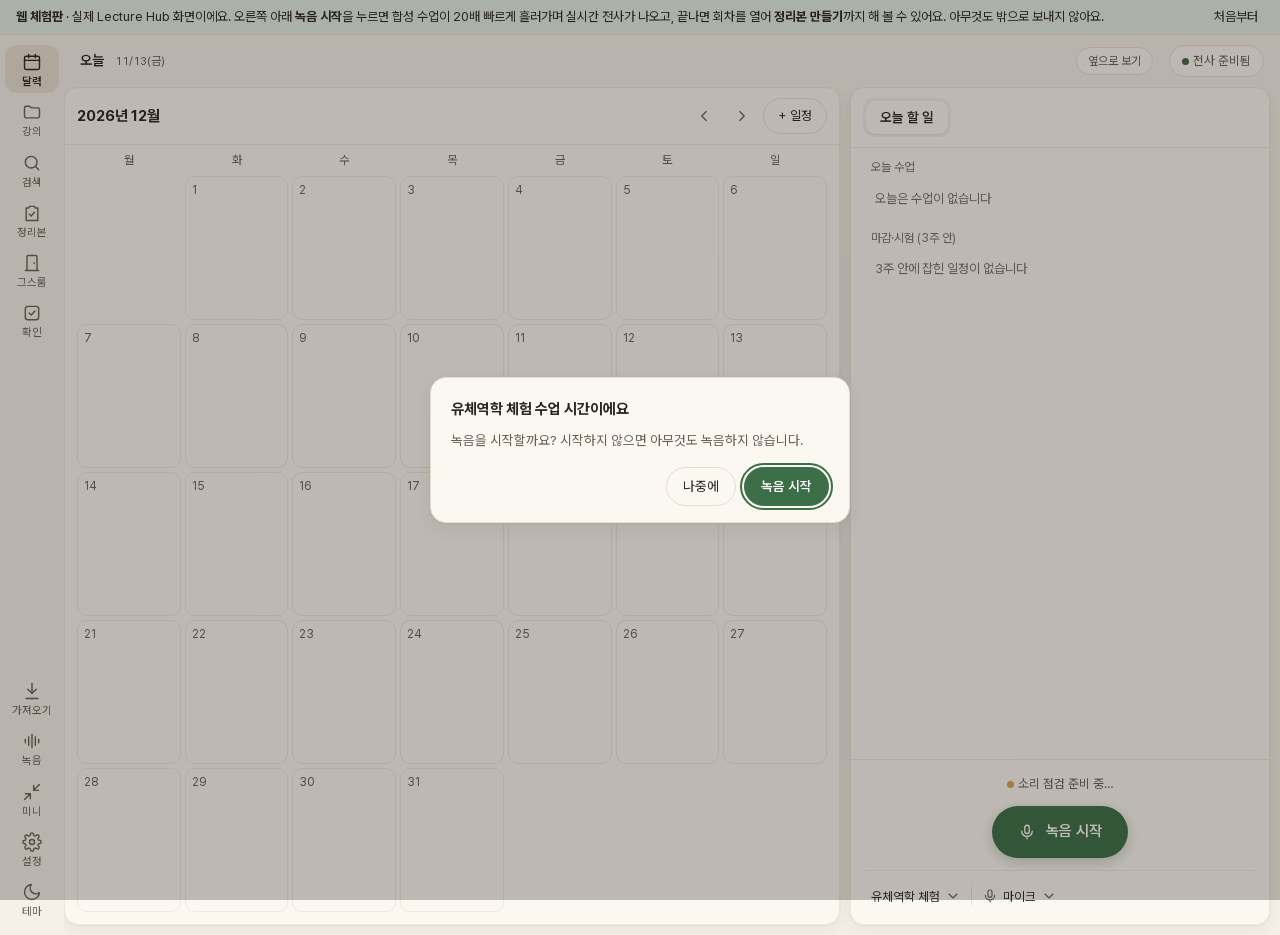
==== commit ab5ea453: "Web trial: side view, live transcript engine, public build (no Q&A / captions buttons)" ====
--- a/index.html
+++ b/index.html
@@ -45,8 +45,8 @@
     <button class="rb" id="sideBtn" title="강의 목록 열기/닫기"><svg><use href="#i-folder"/></svg><span>강의</span></button>
     <button class="rb" id="searchBtn" title="전사·자료·노트 검색 (Ctrl K)"><svg><use href="#i-search"/></svg><span>검색</span></button>
     <button class="rb" id="examBtn" title="정리본 모음 — 과목별로 회차마다 만든 정리본을 모아 봅니다(시험 대비도 이 안에서)"><svg><use href="#i-exam"/></svg><span>정리본</span></button>
-    <button class="rb" id="roomBtn" title="그스룸 예약 — 관정관 4층 6인실 (정기 예약은 창 안에서)"><svg><use href="#i-door"/></svg><span>그스룸</span></button>
-    <button class="rb" id="memBtn" title="독일어 암기장 — 휴대폰과 진도가 이어지는 claude.ai 암기장을 창으로 엽니다"><svg><use href="#i-cards"/></svg><span>암기장</span></button>
+    <button class="rb" id="roomBtn" title="그스룸 예약 — 관정관 그룹스터디룸"><svg><use href="#i-door"/></svg><span>그스룸</span></button>
+    <button class="rb" id="memBtn" title="암기장 — 휴대폰과 진도가 이어지는 claude.ai 암기장을 창으로 엽니다"><svg><use href="#i-cards"/></svg><span>암기장</span></button>
     <button class="rb" id="inboxBtn" title="확인함 — 앱이 확신하지 못한 것"><svg><use href="#i-check"/></svg><span>확인</span><i class="badge num" id="inboxBadge" hidden></i></button>
     <span class="grow"></span>
     <button class="rb" id="importBtn" title="녹음 가져오기 — 휴대폰 등 앱 밖에서 녹음한 파일(창에 끌어다 놓아도 됩니다)"><svg><use href="#i-import"/></svg><span>가져오기</span></button>
@@ -62,6 +62,7 @@
     <div class="right">
       <button class="exam-chip" id="examChip" hidden></button>
       <button class="cap-chip" id="qaBtn" title="발표 질의응답 도우미 — 자료와 실시간 자막으로 Claude가 답할 거리를 줌">질의응답</button>
+      <button class="cap-chip" id="sideViewBtn" title="옆으로 보기 — 창을 화면 오른쪽 1/3로 줄여 실시간 전사와 전사만 봅니다. 왼쪽에는 PDF·크롬을 띄우세요">옆으로 보기</button>
       <button class="cap-chip" id="capBtn" title="실시간 자막 — 말하는 것을 바로 글로(Google)">자막</button>
       <div class="status-chip" title="녹음을 글로 바꾸는 서비스의 남은 양 — 누르면 자세히" id="engines" role="button" tabindex="0"><span><i class="dot"></i>전사</span></div>
     </div>
@@ -166,6 +167,12 @@
 <button class="fixbtn" id="fixBtn" hidden>고치기</button>
 <div class="notice-bar" id="noticeBar" hidden></div>
 <div class="toast" id="toast" role="status" aria-live="polite"></div>
+<!-- 옆으로 보기 (2026-11-14): the window on the right third of the screen, live transcript above, a transcript below -->
+<div class="sideview" id="sideView" hidden>
+  <header class="sv-top"><b>옆으로 보기</b><span class="grow"></span><button class="recmini" id="svRec"><i class="dot"></i><span id="svRecText">녹음 시작</span></button><button class="ghost" id="svBack" title="원래 창으로">원래대로</button></header>
+  <section class="sv-sec sv-live"><div class="sv-h"><b>실시간 전사</b><small id="svLiveInfo"></small><span class="grow"></span><button class="ghost" id="svLiveBtn">켜기</button></div><div class="sv-body body-scroll" id="svLive"></div></section>
+  <section class="sv-sec sv-tr"><div class="sv-h"><select id="svCourse" aria-label="과목"></select><select id="svLec" aria-label="회차"></select></div><div class="sv-body body-scroll" id="svTr"></div></section>
+</div>
 <script src="demo-bridge.js"></script>
 <script src="app.js"></script>
 </body>
--- a/app.css
+++ b/app.css
@@ -1005,4 +1005,57 @@
 /* trial semester: offer in the first-run wizard, one line on top while it is open */
 .scrim.setup .trial-offer { margin-top: 14px; padding: 10px 12px; border: 1px dashed var(--line); border-radius: 10px; background: var(--accent-soft); }
 .scrim.setup .trial-offer p { margin: 0 0 8px; }
-.trial-bar { display: flex; flex-wrap: wrap; gap: 8px 12px; align-items: center; justify-content: space-between; padding: 6px 16px; background: var(--accent-soft); border-bottom: 1px solid var(--line); font-size: 13px; }+.trial-bar { display: flex; flex-wrap: wrap; gap: 8px 12px; align-items: center; justify-content: space-between; padding: 6px 16px; background: var(--accent-soft); border-bottom: 1px solid var(--line); font-size: 13px; }
+
+
+.cmsg.ok { color: var(--accent); opacity: 1; }
+.cmsg.bad { color: var(--rec); opacity: 1; font-weight: 600; }
+.cmsg.warn { color: var(--warn); opacity: 1; }
+/* 그스룸 함께 쓰는 사람: 이름 | 연도 - 뒷자리 (2026-11-14) */
+.room-mates { margin: 8px 0 4px; }
+.mates { display: grid; gap: 6px; margin: 6px 0 4px; }
+.mate { display: grid; grid-template-columns: auto 4.4em auto 5.4em 32px; justify-content: start; align-items: center; gap: 6px; }
+.mate input.ask, .dialog .mate input.ask { width: 100%; min-width: 0; max-width: 12em; margin: 0; box-sizing: border-box; border: 1px solid var(--line); border-radius: 8px; padding: 6px 8px; background: var(--panel-2); color: var(--ink); font: inherit; font-size: 13.5px; }
+.mate .m-y, .mate .m-n { font-variant-numeric: tabular-nums; text-align: center; }
+.mate .m-dash { color: var(--sub); }
+.mate .m-del, .mate .ibtn.m-del { width: 32px; height: 32px; min-width: 32px; min-height: 32px; border-radius: 8px; }
+.m-add { margin: 2px 0 6px; }
+.gsrc { display: grid; gap: 6px; padding: 10px 12px; border: 1px solid var(--line); border-radius: 10px; margin: 6px 0; }
+.gsrc > small { color: var(--sub); line-height: 1.45; }
+.gsr-rooms { display: flex; flex-wrap: wrap; align-items: center; gap: 8px 14px; }
+.gsr-rooms label { display: inline-flex; align-items: center; gap: 6px; white-space: nowrap; }
+.gsr-rooms input.ask, .dialog .gsr-rooms input.ask { width: 9em; margin: 0; }
+.gsr-rooms input.ask.short, .dialog .gsr-rooms input.ask.short { width: 5em; }
+.gsr-rooms select { font: inherit; color: var(--ink); background: var(--panel-2); border: 1px solid var(--line); border-radius: 6px; padding: 5px; }
+/* layout audit 2026-11-14: short labels never break in two, rows keep their columns */
+.pill, .num { white-space: nowrap; }
+.scrim.setup table.tools td:first-child { white-space: nowrap; }
+.scrim.setup table.tools td:nth-child(2) { white-space: nowrap; width: 1%; }
+.scrim.setup .labs .dlg-check { margin: 0; }
+.hq-top .num { flex: none; }
+.hq-dots { flex: 1; min-width: 0; }
+#impRecent .srow.clova { grid-template-columns: 86px minmax(0, 1fr) auto; }
+#impRecent .srow.clova > .nsub { overflow: hidden; text-overflow: ellipsis; white-space: nowrap; }
+.td .what small { overflow: hidden; text-overflow: ellipsis; }
+/* 옆으로 보기 (2026-11-14): the whole window while the app sits on the right third of the screen */
+.sideview { position: fixed; inset: 0; z-index: 29; background: var(--bg); display: flex; flex-direction: column; }
+.sideview[hidden] { display: none; }
+.sv-top { display: flex; align-items: center; gap: 8px; padding: 10px 12px; border-bottom: 1px solid var(--line); background: var(--panel); }
+.sv-top b { white-space: nowrap; }
+.sv-sec { display: flex; flex-direction: column; min-height: 0; border-bottom: 1px solid var(--line); }
+.sv-live { flex: 1 1 45%; }
+.sv-tr { flex: 1 1 55%; }
+.sideview.no-live .sv-live { display: none; }
+.sv-h { display: flex; align-items: center; gap: 8px; padding: 8px 12px; flex-wrap: wrap; }
+.sv-h b { white-space: nowrap; }
+.sv-h small { color: var(--sub); }
+.sv-h select { flex: 1 1 120px; min-width: 0; font: inherit; color: var(--ink); background: var(--panel-2); border: 1px solid var(--line); border-radius: 8px; padding: 5px 6px; }
+.sv-body { flex: 1; min-height: 0; overflow: auto; padding: 4px 14px 12px; }
+.sv-body .empty { padding: 18px 4px; color: var(--sub); }
+.sv-seg { margin: 0 0 8px; line-height: 1.6; overflow-wrap: anywhere; }
+.sv-seg small { color: var(--faint); margin-right: 6px; }
+.recmini { display: inline-flex; align-items: center; gap: 6px; border: 1px solid var(--line); border-radius: 999px; padding: 5px 12px; white-space: nowrap; }
+.recmini.on { color: var(--rec); border-color: var(--rec); font-weight: 600; }
+.recmini.on .dot { background: var(--rec); }
+
+.mate input.m-name, .dialog .mate input.m-name { width: 4.6em; text-align: center; }
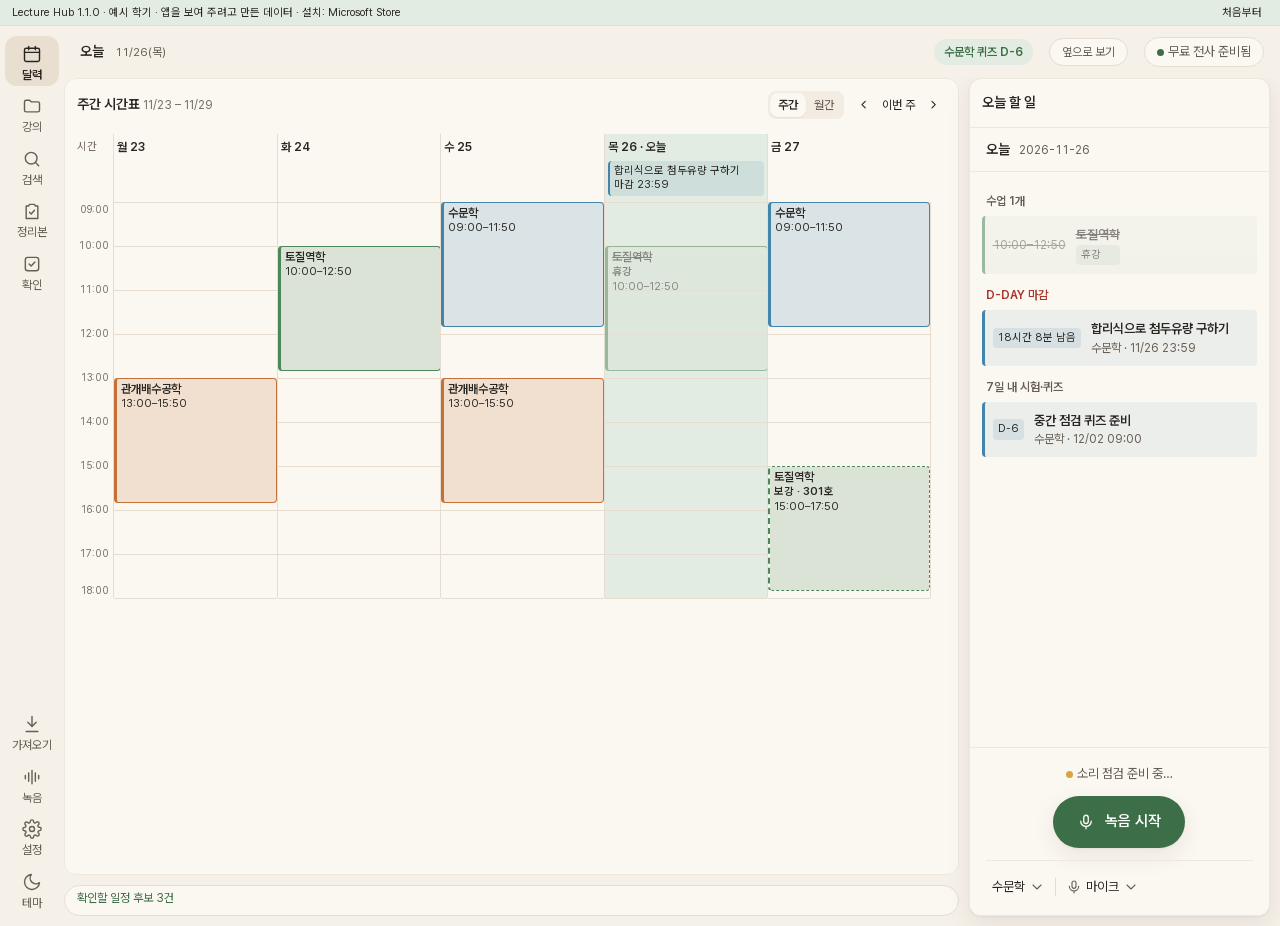
==== commit 0fefcb49: "Lecture Hub 1.1.0: example semester, weekly home, AI app link" ====
--- a/index.html
+++ b/index.html
@@ -1,8 +1,15 @@
 <!doctype html>
 <html lang="ko">
 <head>
+<link rel="icon" href="data:,">
 <meta charset="utf-8">
 <meta name="viewport" content="width=device-width, initial-scale=1">
+<!-- Release review 2026-11-16: defence in depth. Text from lectures, eTL and file names is escaped before it is shown and
+     notes run in a sandboxed frame with their own stricter policy; this stops an injected inline script even if an
+     escape were missed. Scripts and styles come from the app's own files only, sound and page images from the local
+     media server (or embedded as data:), and the page's scripts make no network requests (connect-src 'none'; blocks inside the
+     note frame happen in the note's own document and are not reported. -->
+<meta http-equiv="Content-Security-Policy" content="default-src 'none'; script-src 'self'; style-src 'self' 'unsafe-inline'; img-src 'self' data: blob:; media-src 'self' data: blob:; font-src 'self' data:; frame-src 'self' about: data: blob:; connect-src 'none'; object-src 'none'; base-uri 'none'; form-action 'none'">
 <title>Lecture Hub</title>
 <link rel="stylesheet" href="app.css">
 </head>
@@ -10,7 +17,6 @@
 <svg style="display:none" xmlns="http://www.w3.org/2000/svg">
   <symbol id="i-side" viewBox="0 0 24 24"><rect x="3" y="4" width="18" height="16" rx="3"/><path d="M9 4v16"/></symbol>
   <symbol id="i-gear" viewBox="0 0 24 24"><circle cx="12" cy="12" r="3"/><path d="M19.4 15a1.7 1.7 0 0 0 .3 1.8l.1.1a2 2 0 1 1-2.8 2.8l-.1-.1a1.7 1.7 0 0 0-1.8-.3 1.7 1.7 0 0 0-1 1.5V21a2 2 0 1 1-4 0v-.1a1.7 1.7 0 0 0-1.1-1.5 1.7 1.7 0 0 0-1.8.3l-.1.1a2 2 0 1 1-2.8-2.8l.1-.1a1.7 1.7 0 0 0 .3-1.8 1.7 1.7 0 0 0-1.5-1H3a2 2 0 1 1 0-4h.1a1.7 1.7 0 0 0 1.5-1.1 1.7 1.7 0 0 0-.3-1.8l-.1-.1a2 2 0 1 1 2.8-2.8l.1.1a1.7 1.7 0 0 0 1.8.3h0a1.7 1.7 0 0 0 1-1.5V3a2 2 0 1 1 4 0v.1a1.7 1.7 0 0 0 1 1.5 1.7 1.7 0 0 0 1.8-.3l.1-.1a2 2 0 1 1 2.8 2.8l-.1.1a1.7 1.7 0 0 0-.3 1.8v0a1.7 1.7 0 0 0 1.5 1H21a2 2 0 1 1 0 4h-.1a1.7 1.7 0 0 0-1.5 1z"/></symbol>
-  <symbol id="i-mini" viewBox="0 0 24 24"><path d="M4 14h6v6M20 10h-6V4M14 10l7-7M3 21l7-7"/></symbol>
   <symbol id="i-folder" viewBox="0 0 24 24"><path d="M3 7a2 2 0 0 1 2-2h4l2 2h8a2 2 0 0 1 2 2v8a2 2 0 0 1-2 2H5a2 2 0 0 1-2-2z"/></symbol>
   <symbol id="i-file" viewBox="0 0 24 24"><path d="M14 3H7a2 2 0 0 0-2 2v14a2 2 0 0 0 2 2h10a2 2 0 0 0 2-2V8z"/><path d="M14 3v5h5M9 13h6M9 17h6"/></symbol>
   <symbol id="i-search" viewBox="0 0 24 24"><circle cx="11" cy="11" r="7"/><path d="m20 20-3.5-3.5"/></symbol>
@@ -23,11 +29,19 @@
   <symbol id="i-copy" viewBox="0 0 24 24"><rect x="9" y="9" width="11" height="11" rx="2"/><path d="M5 15V5a2 2 0 0 1 2-2h10"/></symbol>
   <symbol id="i-left" viewBox="0 0 24 24"><path d="m15 18-6-6 6-6"/></symbol>
   <symbol id="i-right" viewBox="0 0 24 24"><path d="m9 18 6-6-6-6"/></symbol>
+<symbol id="i-spark" viewBox="0 0 24 24"><path d="M12 3.5 13.9 10.1 20.5 12l-6.6 1.9L12 20.5l-1.9-6.6L3.5 12l6.6-1.9z"/><path d="M19 3v3M17.5 4.5h3"/></symbol>
+<symbol id="i-link" viewBox="0 0 24 24"><path d="M10 14a4 4 0 0 0 5.7 0l3-3a4 4 0 0 0-5.7-5.7l-1 1"/><path d="M14 10a4 4 0 0 0-5.7 0l-3 3a4 4 0 0 0 5.7 5.7l1-1"/></symbol>
+<symbol id="i-shield" viewBox="0 0 24 24"><path d="M12 3 5 6v5.5c0 4.3 2.9 8 7 9.5 4.1-1.5 7-5.2 7-9.5V6z"/><path d="m9 12 2 2 4-4"/></symbol>
+<symbol id="i-info" viewBox="0 0 24 24"><circle cx="12" cy="12" r="9"/><path d="M12 11v5.5M12 7.6v.3"/></symbol>
   <symbol id="i-plus" viewBox="0 0 24 24"><path d="M12 5v14M5 12h14"/></symbol>
   <symbol id="i-import" viewBox="0 0 24 24"><path d="M12 3v12M7 10l5 5 5-5M5 21h14"/></symbol>
   <symbol id="i-cal" viewBox="0 0 24 24"><rect x="3" y="5" width="18" height="16" rx="2"/><path d="M16 3v4M8 3v4M3 10h18"/></symbol>
   <symbol id="i-wave" viewBox="0 0 24 24"><path d="M4 10v4M8 7v10M12 4v16M16 7v10M20 10v4"/></symbol>
   <symbol id="i-speaker" viewBox="0 0 24 24"><path d="M11 5 6 9H3v6h3l5 4zM16 9a4 4 0 0 1 0 6M19 6a8 8 0 0 1 0 12"/></symbol>
+  <symbol id="i-x" viewBox="0 0 24 24"><path d="M6 6l12 12M18 6 6 18"/></symbol>
+  <symbol id="i-tick" viewBox="0 0 24 24"><path d="m5 12.5 4.5 4.5L19 7.5"/></symbol>
+  <symbol id="i-alert" viewBox="0 0 24 24"><path d="M12 4 2.8 19.5h18.4z"/><path d="M12 10v4.5M12 17.2v.3"/></symbol>
+  <symbol id="i-ext" viewBox="0 0 24 24"><path d="M8 7h9v9M17 7 7 17"/></symbol>
   <symbol id="i-sliders" viewBox="0 0 24 24"><path d="M4 7h10M18 7h2M4 17h4M12 17h8"/><circle cx="16" cy="7" r="2"/><circle cx="10" cy="17" r="2"/></symbol>
   <symbol id="i-play" viewBox="0 0 24 24"><path d="m7 4 13 8-13 8z"/></symbol>
   <symbol id="i-moon" viewBox="0 0 24 24"><path d="M21 12.8A9 9 0 1 1 11.2 3a7 7 0 0 0 9.8 9.8z"/></symbol>
@@ -45,13 +59,10 @@
     <button class="rb" id="sideBtn" title="강의 목록 열기/닫기"><svg><use href="#i-folder"/></svg><span>강의</span></button>
     <button class="rb" id="searchBtn" title="전사·자료·노트 검색 (Ctrl K)"><svg><use href="#i-search"/></svg><span>검색</span></button>
     <button class="rb" id="examBtn" title="정리본 모음 — 과목별로 회차마다 만든 정리본을 모아 봅니다(시험 대비도 이 안에서)"><svg><use href="#i-exam"/></svg><span>정리본</span></button>
-    <button class="rb" id="roomBtn" title="그스룸 예약 — 관정관 그룹스터디룸"><svg><use href="#i-door"/></svg><span>그스룸</span></button>
-    <button class="rb" id="memBtn" title="암기장 — 휴대폰과 진도가 이어지는 claude.ai 암기장을 창으로 엽니다"><svg><use href="#i-cards"/></svg><span>암기장</span></button>
     <button class="rb" id="inboxBtn" title="확인함 — 앱이 확신하지 못한 것"><svg><use href="#i-check"/></svg><span>확인</span><i class="badge num" id="inboxBadge" hidden></i></button>
     <span class="grow"></span>
     <button class="rb" id="importBtn" title="녹음 가져오기 — 휴대폰 등 앱 밖에서 녹음한 파일(창에 끌어다 놓아도 됩니다)"><svg><use href="#i-import"/></svg><span>가져오기</span></button>
     <button class="rb" id="sessionsBtn" title="녹음 정리 — 세션 폴더·버리기·되살리기"><svg><use href="#i-wave"/></svg><span>녹음</span></button>
-    <button class="rb" id="miniBtn" title="미니 녹음 창으로"><svg><use href="#i-mini"/></svg><span>미니</span></button>
     <button class="rb" id="settingsBtn" title="설정 — 계정 연결(키·토큰)과 프로그램 확인"><svg><use href="#i-gear"/></svg><span>설정</span></button>
     <button class="rb" id="themeBtn" title="밝게/어둡게"><svg><use href="#i-moon"/></svg><span>테마</span></button>
   </nav>
@@ -80,21 +91,25 @@
     <!-- center -->
     <section class="center">
       <div class="pane home" id="home">
-        <div class="phead"><b id="homeTitle"></b><span class="grow"></span><button class="ibtn" id="homePrev" title="이전 달" aria-label="이전 달"><svg><use href="#i-left"/></svg></button><button class="ibtn" id="homeNext" title="다음 달" aria-label="다음 달"><svg><use href="#i-right"/></svg></button><button class="ghost" id="homeAdd">+ 일정</button></div>
+        <div class="today-card with-week" id="todayCard" role="region" aria-label="이번 주 시간표"></div>
+        <section class="home-month" aria-label="월 달력">
+        <div class="phead"><b id="homeTitle"></b><span class="grow"></span><span class="seg home-mode" role="group" aria-label="주간·월간"><button data-home-mode="week">주간</button><button data-home-mode="month">월간</button></span><button class="ghost" id="homeWeek" hidden title="이번 달로 돌아가기">이번 달</button><button class="ibtn" id="homePrev" title="이전 달" aria-label="이전 달"><svg><use href="#i-left"/></svg></button><button class="ibtn" id="homeNext" title="다음 달" aria-label="다음 달"><svg><use href="#i-right"/></svg></button><button class="ghost" id="homeAdd">+ 일정</button></div>
         <div class="cal-grid home-grid" id="homeGrid"></div>
+        </section>
+        <button class="ghost home-checks" id="homeCandidates" hidden></button>
       </div>
-      <div class="pane">
+      <div class="pane" id="livePane">
         <div class="phead">
           <div class="seg" data-group="c">
             <button class="on" data-t="c-live" id="liveTab">실시간 전사</button><button data-t="c-html" id="htmlTab" hidden>정리본</button><button data-t="c-files" id="filesTab" hidden>자료·녹음</button>
           </div>
-          <div class="tools html-tools" id="htmlTools" hidden><select id="htmlSel"></select><span class="size-seg" id="htmlSize"><button data-size="full" title="창 전체(Esc로 축소)">전체화면</button><button data-size="wide" title="사이드바와 전사를 접고 넓게">넓게</button><button data-size="pane" title="가운데 칸에서 보기">보통</button></span><button class="pick-more" id="htmlOpen" title="평소 쓰는 브라우저로 엽니다">새 창</button><button class="pick-more" id="noteRemake" title="전사로 정리본을 새로 만듭니다(직접 고친 정리본 파일은 덮어쓰지 않습니다)">다시 만들기</button></div>
+          <div class="tools html-tools" id="htmlTools" hidden><select id="htmlSel"></select><span class="size-seg" id="htmlSize"><button data-size="full" title="창 전체(Esc로 축소)">전체화면</button><button data-size="wide" title="사이드바와 전사를 접고 넓게">넓게</button><button data-size="pane" title="가운데 칸에서 보기">보통</button></span><button class="pick-more" id="htmlOpen" title="평소 쓰는 브라우저로 엽니다">새 창</button><button class="pick-more" id="noteCodex" hidden title="이 PC의 Codex를 열어 이 회차를 Lecture Hub 도구로 읽게 합니다(AI 앱 연결)">ChatGPT로 열기</button><button class="pick-more" id="noteRemake" title="전사로 정리본을 새로 만듭니다(직접 고친 정리본 파일은 덮어쓰지 않습니다)">다시 만들기</button></div>
         </div>
         <div class="tab on" id="c-live">
           <div class="live-head" id="liveHead"></div>
           <div class="live-body body-scroll" id="liveBody"></div>
         </div>
-        <div class="tab" id="c-html"><div class="html-float" id="htmlFloat"><span id="htmlFloatName"></span><span class="size-seg"><button data-size="wide">넓게</button><button data-size="pane">보통</button></span><button class="float-trash" id="htmlDiscard" title="이 회차 버리기 — 녹음을 휴지통으로(되살릴 수 있음)">버리기</button><button data-size="pane" title="축소 (Esc)">✕</button></div><iframe id="htmlFrame" title="정리본" sandbox="allow-same-origin"></iframe>
+        <div class="tab" id="c-html"><div class="html-float" id="htmlFloat"><span id="htmlFloatName"></span><span class="size-seg"><button data-size="wide">넓게</button><button data-size="pane">보통</button></span><button class="float-trash" id="htmlDiscard" title="이 회차 버리기 — 녹음을 휴지통으로(되살릴 수 있음)">버리기</button><button data-size="pane" title="축소 (Esc)" aria-label="축소"><svg class="ic" aria-hidden="true"><use href="#i-x"/></svg></button></div><iframe id="htmlFrame" title="정리본" sandbox="allow-same-origin"></iframe>
           <div class="empty note-empty" id="noteEmpty" hidden></div>
         </div>
         <div class="tab" id="c-files">
@@ -125,7 +140,7 @@
         <div class="empty" id="trEmpty">
           <svg style="width:34px;height:34px;color:var(--faint)"><use href="#i-wave"/></svg>
           <div class="big">녹음 버튼을 눌러 시작하세요</div>
-          <div>수업이 끝나면 이 회차에 연결하고, 동의한 과목은 Google로 바로 전사합니다.<br>필요하면 MAI로 보강할 수 있습니다.</div>
+          <div>수업이 끝나면 이 회차에 연결하고, 동의한 과목은 Google로 바로 전사합니다.<span id="maiHint"><br>필요하면 MAI로 보강할 수 있습니다.</span></div>
         </div>
         <div class="body-scroll" id="trList" style="display:none"></div>
         <div class="lv-head" id="lvHead" style="display:none"></div>
@@ -142,7 +157,7 @@
 
       <!-- record dock -->
       <div class="dock">
-        <div class="over-card" id="overCard" hidden><div><b id="overTitle">수업이 끝난 것 같아요</b><small id="overWhy"></small><small class="auto" id="overAuto"></small></div><div class="acts"><button class="primary" data-over="stop" id="overMain">지금 멈추고 저장</button><button class="ghost" id="overMore">계속 ▾</button></div></div>
+        <div class="over-card" id="overCard" hidden><div><b id="overTitle">수업이 끝난 것 같아요</b><small id="overWhy"></small><small class="auto" id="overAuto"></small></div><div class="acts"><button class="primary" data-over="stop" id="overMain">지금 멈추고 저장</button><button class="ghost" id="overMore">계속 <svg class="ic" aria-hidden="true"><use href="#i-down"/></svg></button></div></div>
         <div class="over-card next-card" id="nextCard" hidden><div><b id="nextTitle"></b><small>지금 녹음을 저장하고, 같은 소리로 다음 수업 녹음을 바로 시작합니다</small></div><div class="acts"><button class="primary" data-next="switch">다음 수업으로 바꾸기</button><button class="ghost" data-next="keep">이 녹음 계속</button></div></div>
         <div class="health" id="health"><span><i class="dot wait"></i>준비 중…</span></div>
         <div class="recrow">
@@ -157,7 +172,7 @@
           <button class="tb" id="srcBtn"><svg><use id="srcIcon" href="#i-mic"/></svg><span class="v" id="srcName">마이크</span> <svg><use href="#i-down"/></svg></button>
           <span class="grow"></span>
           <button class="tb rec-only" id="pauseBtn" title="녹음 일시정지 — 쉬는 시간 등. 멈춘 동안의 소리는 저장하지 않습니다"><svg><use href="#i-pause"/></svg><span id="pauseLabel"></span></button>
-          <button class="tb rec-only" id="starBtn" title="지금 시각에 ★ 중요 표시"><svg><use href="#i-star"/></svg>중요</button>
+          <button class="tb rec-only" id="starBtn" title="지금 시각에 중요 표시"><svg><use href="#i-star"/></svg>중요</button>
           <button class="tb rec-only" id="discardBtn" title="지금 녹음을 버리기 — 휴지통으로(되살릴 수 있음)"><svg><use href="#i-trash"/></svg></button>
         </div>
       </div>
--- a/app.css
+++ b/app.css
@@ -1,5 +1,6 @@
 /* Lecture Hub 앱 스타일.
-   1부: 확정 시안(docs/lecture-hub/ui/mockup_main.html)의 CSS를 그대로 옮김 — 직접 고치지 말고 tools/extract_mockup_css.py로 다시 만든다.
+   1부: 확정 시안(docs/lecture-hub/ui/mockup_main.html)에서 옮긴 CSS. 2026-11-21에 unslop 규칙(글자 크기 단계, 4px 간격,
+        모서리 4·8·12·16, 그림자 2종, 굵기 600까지, 이징 하나)으로 다듬었으므로 tools/extract_mockup_css.py로 다시 만들면 그 정리가 사라진다.
    2부: 앱에서 추가한 요소(메뉴·대화상자·빈 화면). 시안의 색 토큰만 쓴다. */
 @font-face{font-family:"Pretendard";src:url("fonts/PretendardVariable.woff2") format("woff2");font-weight:45 920;font-style:normal;font-display:block}
 
@@ -9,8 +10,8 @@
   --ink:#2a2622; --sub:#675f55; --faint:#776e63;  /* AA on panels (was 3.6:1 and 2.2:1) */
   --accent:#3c6e47; --accent-2:#2f5a39; --accent-soft:#e3ece2;
   --rec:#a8392f; --rec-soft:#f6e1dc; --warn:#8a5217; --warn-soft:#f6e8d6;  /* text AA on soft/chip backgrounds */
-  --chip:#ece4d8; --sel:#e9dfd1; --shadow:0 1px 2px rgba(60,40,20,.05),0 6px 20px rgba(60,40,20,.06);
-  --r:14px;
+  --chip:#ece4d8; --sel:#e9dfd1; --shadow:0 1px 2px rgba(60,40,20,.05),0 8px 24px rgba(60,40,20,.08); --shadow-sm:0 1px 2px rgba(60,40,20,.06);
+  --r:12px; --ease:cubic-bezier(.22,1,.36,1);  /* unslop polish 2026-11-21: two shadows (resting / floating), one easing curve */
 }
 @media (prefers-color-scheme: dark){
   :root:not([data-theme="light"]){
@@ -18,7 +19,7 @@
     --ink:#ece6dd; --sub:#a39a8e; --faint:#8f867a;
     --accent:#7fb78b; --accent-2:#9ccaa6; --accent-soft:#26352a;
     --rec:#e27a6f; --rec-soft:#3a2522; --warn:#d9a06c; --warn-soft:#3a2d1f;
-    --chip:#302b25; --sel:#34302a; --shadow:0 1px 2px rgba(0,0,0,.3),0 6px 20px rgba(0,0,0,.25);
+    --chip:#302b25; --sel:#34302a; --shadow:0 1px 2px rgba(0,0,0,.3),0 8px 24px rgba(0,0,0,.35); --shadow-sm:0 1px 2px rgba(0,0,0,.3);
   }
 }
 :root[data-theme="dark"]{
@@ -26,24 +27,29 @@
   --ink:#ece6dd; --sub:#a39a8e; --faint:#8f867a;
   --accent:#7fb78b; --accent-2:#9ccaa6; --accent-soft:#26352a;
   --rec:#e27a6f; --rec-soft:#3a2522; --warn:#d9a06c; --warn-soft:#3a2d1f;
-  --chip:#302b25; --sel:#34302a; --shadow:0 1px 2px rgba(0,0,0,.3),0 6px 20px rgba(0,0,0,.25);
+  --chip:#302b25; --sel:#34302a; --shadow:0 1px 2px rgba(0,0,0,.3),0 8px 24px rgba(0,0,0,.35); --shadow-sm:0 1px 2px rgba(0,0,0,.3);
 }
 *{box-sizing:border-box}
 html,body{height:100%;margin:0}
 body{background:var(--bg);color:var(--ink);font:14px/1.55 "Pretendard","Apple SD Gothic Neo","Malgun Gothic",system-ui,sans-serif;-webkit-font-smoothing:antialiased;word-break:keep-all}
 button{font:inherit;color:inherit;background:none;border:0;cursor:pointer}
 svg{width:18px;height:18px;stroke:currentColor;fill:none;stroke-width:1.7;stroke-linecap:round;stroke-linejoin:round;flex:none}
+/* inline icons inside text and small buttons (ic() in app.js): sized to the text, never a text glyph */
+svg.ic{width:1.1em;height:1.1em;vertical-align:-.18em;stroke-width:2;pointer-events:none}  /* clicks land on the button, not the drawing */
+.ibtn svg.ic{width:16px;height:16px}
+.live-dot{display:inline-block;width:8px;height:8px;border-radius:50%;background:currentColor;vertical-align:1px}
+:root{--tick:url("data:image/svg+xml,%3Csvg xmlns='http://www.w3.org/2000/svg' viewBox='0 0 24 24' fill='none' stroke='black' stroke-width='2.4' stroke-linecap='round' stroke-linejoin='round'%3E%3Cpath d='m5 12.5 4.5 4.5L19 7.5'/%3E%3C/svg%3E")}
 .num{font-variant-numeric:tabular-nums}
 
 /* app shell */
 .app{height:100vh;display:grid;grid-template-rows:52px 1fr;grid-template-columns:64px minmax(0,1fr);min-width:1100px}
 .top{grid-column:2;display:flex;align-items:center;gap:6px;padding:0 16px 0 6px}
-.ibtn{width:34px;height:34px;border-radius:10px;display:grid;place-items:center;color:var(--sub)}
+.ibtn{width:34px;height:34px;border-radius:8px;display:grid;place-items:center;color:var(--sub)}
 .ibtn:hover{background:var(--chip);color:var(--ink)}
 .top .title{margin-left:10px;font-weight:600}
 .top .title small{color:var(--sub);font-weight:400;margin-left:8px}
 .top .right{margin-left:auto;display:flex;align-items:center;gap:8px}
-.status-chip{display:flex;align-items:center;gap:10px;background:var(--panel);border:1px solid var(--line);border-radius:999px;padding:5px 12px;font-size:12.5px;color:var(--sub)}
+.status-chip{display:flex;align-items:center;gap:10px;background:var(--panel);border:1px solid var(--line);border-radius:999px;padding:4px 12px;font-size:13px;color:var(--sub)}
 .dot{width:7px;height:7px;border-radius:50%;background:var(--faint);display:inline-block;margin-right:4px}
 .dot.ok{background:var(--accent)} .dot.wait{background:#d9a441} .dot.rec{background:var(--rec)}
 
@@ -52,105 +58,105 @@
 
 /* sidebar */
 .side{padding:12px 10px}
-.search{display:flex;align-items:center;gap:8px;background:var(--panel-2);border-radius:10px;padding:8px 10px;color:var(--faint);font-size:13px}
-.search kbd{margin-left:auto;font:11px ui-monospace,monospace;color:var(--faint);border:1px solid var(--line);border-radius:5px;padding:0 5px}
+.search{display:flex;align-items:center;gap:8px;background:var(--panel-2);border-radius:8px;padding:8px 10px;color:var(--faint);font-size:13px}
+.search kbd{margin-left:auto;font:12px ui-monospace,monospace;color:var(--faint);border:1px solid var(--line);border-radius:4px;padding:0 4px}
 .slabel{font-size:12px;color:var(--faint);margin:16px 8px 6px}
-.item{display:flex;align-items:center;gap:10px;padding:7px 10px;border-radius:10px;color:var(--ink);cursor:pointer;font-size:13.5px}
+.item{display:flex;align-items:center;gap:10px;padding:8px 10px;border-radius:8px;color:var(--ink);cursor:pointer;font-size:14px}
 .item:hover{background:var(--panel-2)}
 .item.sel{background:var(--sel);font-weight:600}
 .item svg{color:var(--sub)}
-.item .count{margin-left:auto;font-size:11.5px;color:var(--sub);background:var(--chip);border-radius:999px;padding:0 7px}
-.item .meta{margin-left:auto;font-size:11.5px;color:var(--faint)}
-.item .live{margin-left:auto;display:flex;align-items:center;font-size:11px;color:var(--rec)}
+.item .count{margin-left:auto;font-size:12px;color:var(--sub);background:var(--chip);border-radius:999px;padding:0 8px}
+.item .meta{margin-left:auto;font-size:12px;color:var(--faint)}
+.item .live{margin-left:auto;display:flex;align-items:center;font-size:12px;color:var(--rec)}
 .side-scroll{overflow:auto;flex:1;min-height:0;margin:0 -4px;padding:0 4px}
 .side-foot{display:flex;gap:6px;padding-top:10px;border-top:1px solid var(--line-2)}
-.side-foot button{flex:1;white-space:nowrap;display:flex;align-items:center;justify-content:center;gap:6px;padding:8px;border-radius:10px;background:var(--panel-2);font-size:12.5px;color:var(--sub)}
+.side-foot button{flex:1;white-space:nowrap;display:flex;align-items:center;justify-content:center;gap:6px;padding:8px;border-radius:8px;background:var(--panel-2);font-size:13px;color:var(--sub)}
 .side-foot button:hover{color:var(--ink)}
 
 /* segmented tabs */
 .phead{display:flex;align-items:center;gap:8px;padding:10px 12px;border-bottom:1px solid var(--line-2)}
-.seg{display:inline-flex;background:var(--panel-2);border-radius:11px;padding:3px}
-.seg button{padding:6px 14px;border-radius:9px;font-size:13.5px;color:var(--sub)}
-.seg button.on{background:var(--panel);color:var(--ink);font-weight:600;box-shadow:0 1px 2px rgba(0,0,0,.06)}
+.seg{display:inline-flex;background:var(--panel-2);border-radius:8px;padding:4px}
+.seg button{padding:6px 16px;border-radius:8px;font-size:14px;color:var(--sub)}
+.seg button.on{background:var(--panel);color:var(--ink);font-weight:600;box-shadow:var(--shadow-sm)}
 .phead .tools{margin-left:auto;display:flex;gap:2px}
 .tab{display:none;flex:1;min-height:0}
 .tab.on{display:flex;flex-direction:column}
 
 /* center: slide viewer + memo */
 .center{display:grid;grid-template-rows:minmax(0,1fr) 170px;gap:10px;min-height:0}
-.viewer{flex:1;display:flex;flex-direction:column;align-items:center;justify-content:center;padding:18px;gap:12px;background:var(--panel-2);margin:12px;border-radius:12px;min-height:0}
-.slide{width:min(92%,780px);aspect-ratio:16/9;background:#fff;border-radius:8px;box-shadow:0 1px 3px rgba(0,0,0,.08);padding:34px 40px;color:#2b2b2b;display:flex;flex-direction:column;gap:14px}
+.viewer{flex:1;display:flex;flex-direction:column;align-items:center;justify-content:center;padding:16px;gap:12px;background:var(--panel-2);margin:12px;border-radius:12px;min-height:0}
+.slide{width:min(92%,780px);aspect-ratio:16/9;background:#fff;border-radius:8px;box-shadow:var(--shadow-sm);padding:32px 40px;color:#2b2b2b;display:flex;flex-direction:column;gap:16px}
 :root[data-theme="dark"] .slide{background:#f4f1ec}
 .slide h3{margin:0;font-size:22px}
 .slide .bar{height:10px;border-radius:4px;background:#e7e2da}
-.slide .bar.s{width:62%} .slide .bar.m{width:78%} .slide .fig{flex:1;border:1.5px dashed #d9d3ca;border-radius:6px;display:grid;place-items:center;color:#a39a8e;font-size:13px}
+.slide .bar.s{width:62%} .slide .bar.m{width:78%} .slide .fig{flex:1;border:1.5px dashed #d9d3ca;border-radius:8px;display:grid;place-items:center;color:#a39a8e;font-size:13px}
 .vnav{display:flex;align-items:center;gap:10px;color:var(--sub);font-size:13px}
 .vnav .ibtn{width:30px;height:30px}
-.sync{display:inline-flex;align-items:center;gap:6px;font-size:12px;color:var(--accent);background:var(--accent-soft);border-radius:999px;padding:3px 10px}
+.sync{display:inline-flex;align-items:center;gap:6px;font-size:12px;color:var(--accent);background:var(--accent-soft);border-radius:999px;padding:4px 10px}
 .memo{padding:0}
-.memo .phead{border:0;padding:10px 14px 0}
-.memo textarea{flex:1;border:0;background:transparent;resize:none;padding:8px 14px;font:inherit;color:var(--ink);outline:none}
+.memo .phead{border:0;padding:10px 16px 0}
+.memo textarea{flex:1;border:0;background:transparent;resize:none;padding:8px 16px;font:inherit;color:var(--ink);outline:none}
 .memo textarea::placeholder{color:var(--faint)}
-.memo .saved{font-size:11.5px;color:var(--faint);margin-left:auto}
-.notes{padding:18px 22px;overflow:auto}
+.memo .saved{font-size:12px;color:var(--faint);margin-left:auto}
+.notes{padding:16px 24px;overflow:auto}
 .notes h4{margin:0 0 6px;font-size:15px}
 .notes p{margin:0 0 12px;color:var(--ink)}
-.ext{border-left:3px solid var(--accent);background:var(--accent-soft);border-radius:0 8px 8px 0;padding:8px 12px;font-size:13px;margin:8px 0 14px}
-.ext b{display:block;font-size:11.5px;color:var(--accent);margin-bottom:2px}
+.ext{border-left:3px solid var(--accent);background:var(--accent-soft);border-radius:0 8px 8px 0;padding:8px 12px;font-size:13px;margin:8px 0 16px}
+.ext b{display:block;font-size:12px;color:var(--accent);margin-bottom:2px}
 
 /* right: transcript etc */
-.right .body-scroll{flex:1;overflow:auto;padding:6px 14px 14px;min-height:0}
+.right .body-scroll{flex:1;overflow:auto;padding:6px 16px 16px;min-height:0}
 .empty{flex:1;display:flex;flex-direction:column;align-items:center;justify-content:center;gap:10px;color:var(--sub);text-align:center;padding:24px}
 .empty .big{font-size:15px;color:var(--ink)}
-.ghost{display:inline-flex;align-items:center;gap:8px;border:1px solid var(--line);border-radius:999px;padding:7px 14px;background:var(--panel);color:var(--ink);font-size:13px}
+.ghost{display:inline-flex;align-items:center;gap:8px;border:1px solid var(--line);border-radius:999px;padding:8px 16px;background:var(--panel);color:var(--ink);font-size:13px}
 .seg-row{padding:10px 4px;border-bottom:1px solid var(--line-2);display:grid;grid-template-columns:54px 1fr;gap:10px}
 .seg-row .t{font-size:12px;color:var(--accent);font-weight:600;padding-top:1px;cursor:pointer}
 .seg-row .x{font-size:14px}
 .seg-row .badges{margin-top:4px;display:flex;gap:6px;flex-wrap:wrap}
-.b{font-size:11px;border-radius:999px;padding:1px 8px;background:var(--chip);color:var(--sub)}
+.b{font-size:12px;border-radius:999px;padding:1px 8px;background:var(--chip);color:var(--sub)}
 .b.ok{background:var(--accent-soft);color:var(--accent)}
 .b.cue{background:var(--warn-soft);color:var(--warn);font-weight:600}
 .unc{text-decoration:underline dotted var(--warn);text-underline-offset:3px;cursor:help}
 .seg-row.star{background:linear-gradient(90deg,var(--warn-soft),transparent 60%);border-radius:8px}
 .live-row{opacity:.55}
-.card{border:1px solid var(--line);border-radius:12px;padding:12px 14px;margin:10px 0;background:var(--panel)}
+.card{border:1px solid var(--line);border-radius:12px;padding:12px 16px;margin:10px 0;background:var(--panel)}
 .card .h{display:flex;align-items:center;gap:8px;font-size:12px;color:var(--sub)}
 .card .q{font-size:14px;margin:6px 0 8px}
 .card .src{display:flex;gap:6px}
-.prob{margin-top:8px;font-size:12.5px;color:var(--sub)}
+.prob{margin-top:8px;font-size:13px;color:var(--sub)}
 .prob b{color:var(--ink)}
 .meter{height:6px;border-radius:999px;background:var(--chip);overflow:hidden;margin-top:6px}
 .meter i{display:block;height:100%;background:var(--accent);border-radius:999px}
-.opt{display:flex;align-items:center;gap:10px;border:1px solid var(--line);border-radius:10px;padding:8px 12px;margin:6px 0;font-size:13.5px;cursor:pointer}
+.opt{display:flex;align-items:center;gap:10px;border:1px solid var(--line);border-radius:8px;padding:8px 12px;margin:6px 0;font-size:14px;cursor:pointer}
 .opt:hover{background:var(--panel-2)}
 .opt .k{width:22px;height:22px;border-radius:50%;border:1px solid var(--line);display:grid;place-items:center;font-size:12px;color:var(--sub)}
 
 /* record dock */
-.dock{border-top:1px solid var(--line-2);padding:14px 14px 12px;display:flex;flex-direction:column;align-items:center;gap:12px;background:linear-gradient(transparent,var(--panel) 30%)}
-.recbtn{display:flex;align-items:center;gap:10px;height:52px;padding:0 26px;border-radius:999px;background:var(--accent);color:#fff;font-weight:600;font-size:15px;box-shadow:0 4px 14px rgba(60,110,71,.28);transition:all .2s}
+.dock{border-top:1px solid var(--line-2);padding:16px 16px 12px;display:flex;flex-direction:column;align-items:center;gap:12px;background:linear-gradient(transparent,var(--panel) 30%)}
+.recbtn{display:flex;align-items:center;gap:10px;height:52px;padding:0 24px;border-radius:999px;background:var(--accent);color:#fff;font-weight:600;font-size:15px;box-shadow:var(--shadow);transition:background-color .15s var(--ease),padding .2s var(--ease)}
 .recbtn:hover{background:var(--accent-2)}
 .recbtn svg{stroke:#fff}
-.recbtn.on{background:var(--rec);box-shadow:0 4px 14px rgba(194,69,59,.28);padding:0 18px 0 22px;gap:14px}
-.wave{display:none;align-items:center;gap:3px;height:22px}
+.recbtn.on{background:var(--rec);box-shadow:var(--shadow);padding:0 16px 0 24px;gap:16px}
+.wave{display:none;align-items:center;gap:4px;height:22px}
 .recbtn.on .wave{display:flex}
 /* full-height bar scaled on the compositor: animating height re-laid out the dock ~36 times a second (review #4) */
-.wave i{width:3px;border-radius:2px;background:rgba(255,255,255,.9);height:22px;transform:scaleY(.273);transition:transform .12s}
+.wave i{width:3px;border-radius:4px;background:rgba(255,255,255,.9);height:22px;transform:scaleY(.273);transition:transform .12s var(--ease)}
 .recbtn .timer{display:none;font-size:16px}
 .recbtn.on .timer{display:inline}
 .recbtn.on .label{display:none}
-.health{font-size:12.5px;color:var(--sub);display:flex;gap:14px;align-items:center;min-height:18px}
+.health{font-size:13px;color:var(--sub);display:flex;gap:16px;align-items:center;min-height:18px}
 .toolbar{display:flex;align-items:center;gap:4px;width:100%;justify-content:space-between;border-top:1px solid var(--line-2);padding-top:10px}
-.tb{display:flex;align-items:center;gap:5px;padding:6px 6px;white-space:nowrap;border-radius:9px;font-size:12.5px;color:var(--ink)}
+.tb{display:flex;align-items:center;gap:4px;padding:6px 6px;white-space:nowrap;border-radius:8px;font-size:13px;color:var(--ink)}
 .tb:hover{background:var(--panel-2)}
 .tb svg{width:16px;height:16px;color:var(--sub)}
 .tb.dis{opacity:.4;pointer-events:none}
 .sep{width:1px;height:18px;background:var(--line)}
-.toggle{width:30px;height:18px;border-radius:999px;background:var(--chip);position:relative;display:inline-block;transition:.2s}
-.toggle::after{content:"";position:absolute;top:2px;left:2px;width:14px;height:14px;border-radius:50%;background:#fff;box-shadow:0 1px 2px rgba(0,0,0,.2);transition:.2s}
-.toggle.on{background:var(--accent)} .toggle.on::after{left:14px}
-.toast{position:fixed;left:50%;bottom:22px;transform:translateX(-50%) translateY(20px);opacity:0;background:var(--ink);color:var(--bg);padding:8px 14px;border-radius:10px;font-size:13px;transition:.25s;pointer-events:none}
+.toggle{width:30px;height:18px;border-radius:999px;background:var(--chip);position:relative;display:inline-block;transition:background-color .15s var(--ease)}
+.toggle::after{content:"";position:absolute;top:2px;left:2px;width:14px;height:14px;border-radius:50%;background:#fff;box-shadow:var(--shadow-sm);transition:transform .15s var(--ease)}
+.toggle.on{background:var(--accent)} .toggle.on::after{transform:translateX(12px)}
+.toast{position:fixed;left:50%;bottom:22px;transform:translateX(-50%) translateY(20px);opacity:0;background:var(--ink);color:var(--bg);padding:8px 16px;border-radius:8px;font-size:13px;transition:opacity .2s var(--ease),transform .2s var(--ease);pointer-events:none}
 .toast.show{opacity:1;transform:translateX(-50%)}
-.note-mock{position:fixed;left:50%;transform:translateX(-50%);top:17px;font-size:11px;color:var(--faint)}
+.note-mock{position:fixed;left:50%;transform:translateX(-50%);top:17px;font-size:12px;color:var(--faint)}
 
 /* ===== 2부: 앱 추가 ===== */
 html{user-select:none}
@@ -168,61 +174,61 @@
 .body.noside{grid-template-columns:minmax(0,1fr) 420px}
 .body.noside .side{display:none}
 .item.dim{color:var(--sub)}
-.right .body-scroll .hint{margin:12px 4px 0;font-size:11.5px;color:var(--faint)}
+.right .body-scroll .hint{margin:12px 4px 0;font-size:12px;color:var(--faint)}
 
 /* dropdown menu (course / microphone) */
 .menu{position:fixed;z-index:20;min-width:220px;max-width:360px;max-height:320px;overflow:auto;background:var(--panel);border:1px solid var(--line);border-radius:12px;box-shadow:var(--shadow);padding:6px}
-.menu .mi{display:flex;align-items:center;gap:8px;padding:7px 10px;border-radius:9px;font-size:13px;cursor:pointer}
+.menu .mi{display:flex;align-items:center;gap:8px;padding:8px 10px;border-radius:8px;font-size:13px;cursor:pointer}
 .menu .mi:hover{background:var(--panel-2)}
 .menu .mi.sel{background:var(--sel);font-weight:600}
-.menu .mi small{margin-left:auto;color:var(--faint);font-size:11.5px;white-space:nowrap}
-.menu .ml{font-size:11.5px;color:var(--faint);padding:6px 10px 2px}
+.menu .mi small{margin-left:auto;color:var(--faint);font-size:12px;white-space:nowrap}
+.menu .ml{font-size:12px;color:var(--faint);padding:6px 10px 2px}
 
 /* dialog */
 .scrim{position:fixed;inset:0;z-index:30;background:rgba(30,24,18,.28);display:grid;place-items:center}
 .dialog{width:min(420px,calc(100vw - 32px));background:var(--panel);border:1px solid var(--line);border-radius:16px;box-shadow:var(--shadow);padding:20px 20px 16px}
 .dialog h4{margin:0 0 8px;font-size:15px}
-.dialog p{margin:0 0 6px;color:var(--sub);font-size:13.5px;white-space:pre-line}
+.dialog p{margin:0 0 6px;color:var(--sub);font-size:14px;white-space:pre-line}
 .dialog .acts{display:flex;justify-content:flex-end;gap:8px;margin-top:16px}
-.dialog .acts button{border-radius:999px;padding:8px 16px;font-size:13.5px;border:1px solid var(--line);background:var(--panel)}
+.dialog .acts button{border-radius:999px;padding:8px 16px;font-size:14px;border:1px solid var(--line);background:var(--panel)}
 .dialog .acts .primary{background:var(--accent);border-color:var(--accent);color:#fff;font-weight:600}
 .dialog .acts .danger{background:var(--rec);border-color:var(--rec);color:#fff;font-weight:600}
 
 /* S1 lecture view */
-.lstate{display:inline-flex;align-items:center;gap:6px;font-size:12px;border-radius:999px;padding:3px 10px;background:var(--chip);color:var(--sub);margin-left:4px}
+.lstate{display:inline-flex;align-items:center;gap:6px;font-size:12px;border-radius:999px;padding:4px 10px;background:var(--chip);color:var(--sub);margin-left:4px}
 .lstate.ok{background:var(--accent-soft);color:var(--accent)}
 .lstate.wait{background:var(--warn-soft);color:var(--warn)}
-.lnext{font-size:12.5px;border:1px solid var(--line);border-radius:999px;padding:4px 12px;background:var(--panel);color:var(--ink)}
+.lnext{font-size:13px;border:1px solid var(--line);border-radius:999px;padding:4px 12px;background:var(--panel);color:var(--ink)}
 .lnext:hover{background:var(--panel-2)}
-.item .n{margin-left:auto;font-size:11.5px;color:var(--faint)}
+.item .n{margin-left:auto;font-size:12px;color:var(--faint)}
 .item.filtered{background:var(--panel-2)}
-.lv-head{display:flex;align-items:center;gap:8px;flex-wrap:wrap;padding:10px 16px 6px;font-size:12.5px;color:var(--sub)}
+.lv-head{display:flex;align-items:center;gap:8px;flex-wrap:wrap;padding:10px 16px 6px;font-size:13px;color:var(--sub)}
 .lv-head .b{cursor:pointer}
 .lv-head .b.use{background:var(--accent-soft);color:var(--accent);font-weight:600}
-.lv-head .switch{margin-left:auto;color:var(--accent);cursor:pointer;font-size:12.5px}
-.player{display:flex;align-items:center;gap:10px;margin:0 14px 4px;padding:6px 10px;border:1px solid var(--line);border-radius:12px;background:var(--panel-2);font-size:12.5px}
+.lv-head .switch{margin-left:auto;color:var(--accent);cursor:pointer;font-size:13px}
+.player{display:flex;align-items:center;gap:10px;margin:0 16px 4px;padding:6px 10px;border:1px solid var(--line);border-radius:12px;background:var(--panel-2);font-size:13px}
 .player .ibtn{width:28px;height:28px}
 .player input[type=range]{flex:1;accent-color:var(--accent)}
 .player.none{justify-content:center;color:var(--faint)}
 .seg-row.playing{background:var(--accent-soft);border-radius:8px}
-.seg-row.hit .x mark{background:var(--warn-soft);color:inherit;border-radius:3px}
-.seg-row .who{font-size:11px;color:var(--faint);margin-right:6px}
+.seg-row.hit .x mark{background:var(--warn-soft);color:inherit;border-radius:4px}
+.seg-row .who{font-size:12px;color:var(--faint);margin-right:6px}
 .notes .item .meta{max-width:45%;text-align:right}
 /* search overlay (Ctrl+K) */
 .search-panel{width:min(640px,calc(100vw - 32px));max-height:70vh;display:flex;flex-direction:column;background:var(--panel);border:1px solid var(--line);border-radius:16px;box-shadow:var(--shadow);overflow:hidden}
-.search-panel input{border:0;border-bottom:1px solid var(--line-2);padding:14px 16px;font:inherit;font-size:15px;background:transparent;color:var(--ink);outline:none}
+.search-panel input{border:0;border-bottom:1px solid var(--line-2);padding:16px 16px;font:inherit;font-size:15px;background:transparent;color:var(--ink);outline:none}
 .search-panel .results{overflow:auto;padding:6px}
-.search-panel .r{padding:8px 10px;border-radius:10px;cursor:pointer}
+.search-panel .r{padding:8px 10px;border-radius:8px;cursor:pointer}
 .search-panel .r:hover,.search-panel .r.on{background:var(--panel-2)}
 .search-panel .r .h{font-size:12px;color:var(--sub);display:flex;gap:8px}
-.search-panel .r .x{font-size:13.5px;margin-top:2px}
+.search-panel .r .x{font-size:14px;margin-top:2px}
 .search-panel .r .x .ctx{color:var(--faint)}
-.search-panel .hint{padding:14px 16px;color:var(--faint);font-size:13px}
+.search-panel .hint{padding:16px 16px;color:var(--faint);font-size:13px}
 .scrim.top{place-items:start center;padding-top:12vh}
 /* Long transcripts must scroll inside their pane: the mockup's `1fr` row lets .body grow with content. */
 .body{min-height:0;overflow:hidden}
 .right .tab.on{overflow:hidden}
-.search-panel .r .x mark{background:var(--warn-soft);color:inherit;border-radius:3px;padding:0 1px}
+.search-panel .r .x mark{background:var(--warn-soft);color:inherit;border-radius:4px;padding:0 1px}
 .lstate[hidden],.lnext[hidden]{display:none}
 
 /* S3: this class's material (D-056: preview here, read in the user's own PDF program) */
@@ -236,13 +242,13 @@
 .sync.pick{cursor:default;max-width:360px;overflow:hidden;text-overflow:ellipsis;white-space:nowrap}
 .sync.pick.user{color:var(--ink);background:var(--chip)}
 .sync[hidden],.pick-more[hidden]{display:none}
-.pick-more{font-size:12px;color:var(--sub);border-radius:999px;padding:3px 10px;margin-left:4px}
+.pick-more{font-size:12px;color:var(--sub);border-radius:999px;padding:4px 10px;margin-left:4px}
 .pick-more:hover{background:var(--chip);color:var(--ink)}
 
 /* masked mode (default; LECTUREHUB_UI_MASK=0 turns it off): transcript text and slide images hidden until "전사 보기" */
 .mask-bar{display:none}
-.masked .mask-bar{display:flex;align-items:center;gap:10px;justify-content:space-between;margin:4px 0 10px;padding:8px 12px;border-radius:10px;background:var(--panel-2);color:var(--sub);font-size:12.5px}
-.masked .seg-row .x,.masked #qr .r .x{color:transparent;background:var(--chip);border-radius:5px;user-select:none}
+.masked .mask-bar{display:flex;align-items:center;gap:10px;justify-content:space-between;margin:4px 0 10px;padding:8px 12px;border-radius:8px;background:var(--panel-2);color:var(--sub);font-size:13px}
+.masked .seg-row .x,.masked #qr .r .x{color:transparent;background:var(--chip);border-radius:4px;user-select:none}
 .masked .seg-row .x *,.masked #qr .r .x *{color:transparent;background:transparent}
 .masked #pickImg{filter:blur(22px)}
 
@@ -250,35 +256,38 @@
 .exam-chip{font-size:12px;border-radius:999px;padding:4px 10px;background:var(--accent-soft);color:var(--accent);margin-right:8px;font-weight:600}
 .exam-chip[hidden]{display:none}
 .cal-panel{width:min(1080px,calc(100vw - 32px));height:min(720px,calc(100vh - 48px));display:flex;flex-direction:column;background:var(--panel);border:1px solid var(--line);border-radius:16px;box-shadow:var(--shadow);overflow:hidden}
-.cal-head{display:flex;align-items:center;gap:8px;padding:10px 14px;border-bottom:1px solid var(--line-2)}
+.cal-head{display:flex;align-items:center;gap:8px;padding:10px 16px;border-bottom:1px solid var(--line-2)}
 .cal-head b{font-size:16px;min-width:120px;text-align:center}
 .cal-head .grow,.cal-form .grow{flex:1}
 .cal-body{flex:1;display:grid;grid-template-columns:1fr 340px;min-height:0}
 .cal-grid{display:grid;grid-template-columns:repeat(7,1fr);grid-template-rows:auto;grid-auto-rows:minmax(78px,1fr);gap:4px;padding:10px;overflow:auto}
 .cal-grid .dow{font-size:12px;color:var(--faint);text-align:center;padding:2px 0}
-.cal-grid .day{border:1px solid var(--line-2);border-radius:10px;padding:4px 6px;min-height:78px;display:flex;flex-direction:column;gap:2px;cursor:pointer;overflow:hidden}
+.cal-grid .day{border:1px solid var(--line-2);border-radius:8px;padding:4px 6px;min-height:78px;display:flex;flex-direction:column;gap:2px;cursor:pointer;overflow:hidden}
 .cal-grid .day:hover{background:var(--panel-2)}
 .cal-grid .day.today{border-color:var(--accent)}
+.home-grid .day.past .n{color:var(--faint)}
 .cal-grid .day .n{font-size:12px;color:var(--sub)}
-.cal-grid .ev,.cal-grid .ex{font-size:11.5px;border-radius:5px;padding:1px 5px;white-space:nowrap;overflow:hidden;text-overflow:ellipsis}
+.cal-grid .ev,.cal-grid .ex{font-size:12px;border-radius:4px;padding:1px 4px;white-space:nowrap;overflow:hidden;text-overflow:ellipsis}
 .cal-grid .ev{background:var(--chip);color:var(--ink)}
 .cal-grid .ev.k-exam,.cal-grid .ev.k-quiz{background:#f3d9d3;color:#8a2f1d}
-.cal-grid .ev.k-assignment{background:var(--accent-soft);color:var(--accent)}
+.cal-grid .ev.k-assignment,.cal-grid .ev.k-report{background:var(--accent-soft);color:var(--accent)}
+.cal-grid .ev.k-presentation{background:#e6def4;color:#4b2f86}
 .cal-grid .ev.etl{box-shadow:inset 2px 0 0 var(--accent)}
 .cal-grid .ex{color:var(--faint);background:transparent;border:1px dashed var(--line)}
-.cal-grid .more{font-size:11px;color:var(--faint)}
+.cal-grid .more{font-size:12px;color:var(--faint)}
 :root[data-theme="dark"] .cal-grid .ev.k-exam,:root[data-theme="dark"] .cal-grid .ev.k-quiz{background:#4a2a24;color:#f0c2b6}
+:root[data-theme="dark"] .cal-grid .ev.k-presentation{background:#3a2f52;color:#d6c8f2}
 .cal-side{border-left:1px solid var(--line-2);overflow:auto;padding:10px 12px;display:flex;flex-direction:column;gap:6px}
 .cal-side .sl{font-size:12px;color:var(--faint);margin-top:6px}
-.cal-side .up{display:flex;gap:10px;align-items:flex-start;padding:6px 8px;border-radius:10px;cursor:pointer;font-size:13px}
+.cal-side .up{display:flex;gap:10px;align-items:flex-start;padding:6px 8px;border-radius:8px;cursor:pointer;font-size:13px}
 .cal-side .up:hover{background:var(--panel-2)}
-.cal-side .up .dd{min-width:48px;font-weight:700;color:var(--accent);font-variant-numeric:tabular-nums}
-.cal-side .up small,.cal-side .cand small{display:block;color:var(--faint);font-size:11.5px}
-.cal-side .cand{border:1px solid var(--line-2);border-radius:10px;padding:8px;font-size:13px;display:flex;flex-direction:column;gap:6px}
-.cal-side .cand .q{color:var(--sub);font-size:12.5px;line-height:1.5}
+.cal-side .up .dd{min-width:48px;font-weight:600;color:var(--accent);font-variant-numeric:tabular-nums}
+.cal-side .up small,.cal-side .cand small{display:block;color:var(--faint);font-size:12px}
+.cal-side .cand{border:1px solid var(--line-2);border-radius:8px;padding:8px;font-size:13px;display:flex;flex-direction:column;gap:6px}
+.cal-side .cand .q{color:var(--sub);font-size:13px;line-height:1.5}
 .cal-side .acts,.cal-form .acts,.cal-form .row{display:flex;gap:6px;flex-wrap:wrap;align-items:center}
-.cal-side .hint{color:var(--faint);font-size:12.5px;padding:4px 8px}
-.cal-side .src{font-size:11px;color:var(--faint);margin-top:auto;padding-top:8px}
+.cal-side .hint{color:var(--faint);font-size:13px;padding:4px 8px}
+.cal-side .src{font-size:12px;color:var(--faint);margin-top:auto;padding-top:8px}
 .cal-side .etl{font-size:12px;color:var(--sub);margin-top:auto;padding-top:10px;line-height:1.6}
 .cal-side .etl + .src{margin-top:0}
 .cal-side .etl .warn{color:var(--warn)}
@@ -300,39 +309,39 @@
 .nsub{font-size:12px;color:var(--sub);font-weight:400;margin-top:2px}
 .nhead .ghost[disabled]{opacity:.5;cursor:default}
 .nbody .nb{margin:0 0 10px;line-height:1.65}
-.nbody h4.nb{margin:18px 0 8px;font-size:15px}
+.nbody h4.nb{margin:16px 0 8px;font-size:15px}
 .nbody .nb.item{padding-left:6px}
 .cites{display:inline-flex;gap:4px;flex-wrap:wrap;vertical-align:1px;margin-left:4px}
-.cite{font-size:11px;border-radius:999px;padding:1px 8px;background:var(--accent-soft);color:var(--accent-2);cursor:pointer;font-variant-numeric:tabular-nums}
+.cite{font-size:12px;border-radius:999px;padding:1px 8px;background:var(--accent-soft);color:var(--accent-2);cursor:pointer;font-variant-numeric:tabular-nums}
 .cite.m{background:var(--chip);color:var(--sub)}
 .cite:hover{outline:1px solid var(--accent)}
 .nb.ext{display:block;background:var(--panel-2);border-left:3px solid var(--faint);border-radius:8px;padding:8px 12px;color:var(--ink)}
 .nb.ext.conflict{border-left-color:var(--warn)}
-.ext-badge{display:block;font-size:11px;color:var(--sub);margin-bottom:3px}
+.ext-badge{display:block;font-size:12px;color:var(--sub);margin-bottom:4px}
 .nwarn{color:var(--warn);cursor:help}
-.ntools{margin-left:6px;font-size:12px;opacity:0;transition:opacity .15s}
+.ntools{margin-left:6px;font-size:12px;opacity:0;transition:opacity .15s var(--ease)}
 .nb:hover .ntools{opacity:1}
 .nbody .link,.nhead .link,.ntools .link{color:var(--accent);cursor:pointer}
-.nlater{margin-top:14px;font-size:12px;color:var(--sub)}
-.nfiles{margin-top:18px;padding-top:10px;border-top:1px solid var(--line-2)}
+.nlater{margin-top:16px;font-size:12px;color:var(--sub)}
+.nfiles{margin-top:16px;padding-top:10px;border-top:1px solid var(--line-2)}
 .nlabel{font-size:12px;color:var(--faint);margin:0 0 4px 10px}
 .b.fix{background:var(--accent-soft);color:var(--accent-2)}
-.fixbtn{position:fixed;z-index:30;transform:translateX(-50%);border:1px solid var(--accent);background:var(--accent);color:#fff;border-radius:999px;padding:4px 12px;font-size:12.5px;box-shadow:var(--shadow)}
-.dialog .ask{width:100%;box-sizing:border-box;margin-top:8px;border:1px solid var(--line);border-radius:10px;padding:8px 10px;background:var(--panel-2);color:var(--ink);font:inherit;font-size:13.5px;resize:vertical}
+.fixbtn{position:fixed;z-index:30;transform:translateX(-50%);border:1px solid var(--accent);background:var(--accent);color:#fff;border-radius:999px;padding:4px 12px;font-size:13px;box-shadow:var(--shadow)}
+.dialog .ask{width:100%;box-sizing:border-box;margin-top:8px;border:1px solid var(--line);border-radius:8px;padding:8px 10px;background:var(--panel-2);color:var(--ink);font:inherit;font-size:14px;resize:vertical}
 /* S5: hold inbox */
 .hold-panel{width:min(720px,calc(100vw - 32px));max-height:80vh;display:flex;flex-direction:column;background:var(--panel);border:1px solid var(--line);border-radius:16px;box-shadow:var(--shadow);overflow:hidden}
-.hhead{display:flex;align-items:center;gap:10px;padding:14px 16px;border-bottom:1px solid var(--line-2)}
+.hhead{display:flex;align-items:center;gap:10px;padding:16px 16px;border-bottom:1px solid var(--line-2)}
 .hhead .ibtn{margin-left:auto}
 .hlist{overflow:auto;padding:12px 16px 16px}
-.hcard{border:1px solid var(--line);border-radius:12px;padding:12px 14px;margin-bottom:12px;background:var(--panel)}
+.hcard{border:1px solid var(--line);border-radius:12px;padding:12px 16px;margin-bottom:12px;background:var(--panel)}
 .hq{font-weight:600;margin-bottom:6px}
-.hev{display:flex;flex-wrap:wrap;gap:6px 14px;font-size:12.5px;color:var(--sub)}
+.hev{display:flex;flex-wrap:wrap;gap:6px 16px;font-size:13px;color:var(--sub)}
 .hev b{color:var(--ink);font-weight:600;margin-right:4px}
 .hsub{font-size:12px;color:var(--sub);margin-top:6px}
 .hpre{margin:8px 0 0;padding:8px 10px;background:var(--panel-2);border-radius:8px;font-size:12px;white-space:pre-wrap;max-height:120px;overflow:auto}
 .hcard audio{margin-top:8px;width:100%;height:32px}
 .hopts,.hform{display:flex;flex-wrap:wrap;gap:8px;margin-top:10px;align-items:center}
-.hform select,.hform input{border:1px solid var(--line);border-radius:8px;padding:5px 8px;background:var(--panel-2);color:var(--ink);font:inherit;font-size:13px}
+.hform select,.hform input{border:1px solid var(--line);border-radius:8px;padding:4px 8px;background:var(--panel-2);color:var(--ink);font:inherit;font-size:13px}
 .ghost.primary{background:var(--accent);border-color:var(--accent);color:#fff}
 .hfoot{margin-top:10px;font-size:12px;color:var(--faint)}
 .hfoot .link,.hres .link{color:var(--accent);cursor:pointer}
@@ -341,12 +350,12 @@
 .item.inbox .count{background:var(--warn-soft);color:var(--warn)}
 
 /* masked mode also covers S5 previews and S4 note text (same rule as transcripts) */
-.masked .hpre,.masked .nbody .nb{color:transparent;background:var(--chip);border-radius:5px;user-select:none}
+.masked .hpre,.masked .nbody .nb{color:transparent;background:var(--chip);border-radius:4px;user-select:none}
 .masked .nbody .nb *{color:transparent;background:transparent;outline:none}
-.cal-side .primary,.cal-form .primary{background:var(--accent);border:1px solid var(--accent);color:#fff;border-radius:999px;padding:7px 14px;font-size:13px;font-weight:600}
+.cal-side .primary,.cal-form .primary{background:var(--accent);border:1px solid var(--accent);color:#fff;border-radius:999px;padding:8px 16px;font-size:13px;font-weight:600}
 /* D-057: recording range fix */
-.range-card{border:1px solid var(--warn-soft);background:linear-gradient(0deg,var(--panel),var(--warn-soft));border-radius:12px;padding:10px 12px;margin:4px 0 10px;font-size:13.5px}
-.range-card .acts{display:flex;flex-wrap:wrap;align-items:center;gap:8px;margin-top:8px;font-size:12.5px}
+.range-card{border:1px solid var(--warn-soft);background:linear-gradient(0deg,var(--panel),var(--warn-soft));border-radius:12px;padding:10px 12px;margin:4px 0 10px;font-size:14px}
+.range-card .acts{display:flex;flex-wrap:wrap;align-items:center;gap:8px;margin-top:8px;font-size:13px}
 .range-card .link{color:var(--accent);cursor:pointer}
 
 /* "수업이 끝난 것 같아요" card above the dock (never stops by itself) */
@@ -354,14 +363,14 @@
 .over-card[hidden]{display:none}
 .over-card small{color:var(--sub);font-size:12px}
 .over-card .acts{display:flex;gap:6px;flex-shrink:0}
-.over-card .primary{background:var(--accent);border:1px solid var(--accent);color:#fff;border-radius:999px;padding:6px 12px;font-size:12.5px;font-weight:600}
+.over-card .primary{background:var(--accent);border:1px solid var(--accent);color:#fff;border-radius:999px;padding:6px 12px;font-size:13px;font-weight:600}
 /* D-058: throw away recordings */
-.item .drop{margin-left:10px;font-size:11.5px;color:var(--faint);opacity:0}
+.item .drop{margin-left:10px;font-size:12px;color:var(--faint);opacity:0}
 .item:hover .drop{opacity:1}
 .item .drop:hover{color:var(--rec)}
 .srow{display:grid;grid-template-columns:90px 60px 1fr auto;gap:10px;align-items:center;padding:8px 6px;border-bottom:1px solid var(--line-2);font-size:13px}
 .srow .link{color:var(--accent);cursor:pointer}
-.srow .sacts{display:flex;gap:14px;white-space:nowrap}
+.srow .sacts{display:flex;gap:16px;white-space:nowrap}
 .srow.discarded{color:var(--faint)}
 
 /* organized HTML note, opened large for finished lectures (user 2026-09-29) */
@@ -373,105 +382,91 @@
 .phead .seg button{white-space:nowrap}
 .html-tools{align-items:center;gap:6px}
 .html-tools[hidden],#htmlTab[hidden]{display:none}
-.html-tools select{font:inherit;font-size:12px;border:1px solid var(--line);border-radius:8px;padding:3px 6px;background:var(--panel);color:var(--ink);max-width:190px}
+.html-tools select{font:inherit;font-size:12px;border:1px solid var(--line);border-radius:8px;padding:4px 6px;background:var(--panel);color:var(--ink);max-width:190px}
 .html-tools .pick-more{white-space:nowrap}
 body.wide .pane.side,body.wide .pane.right{display:none}
 body.wide .body{grid-template-columns:1fr}
 
 /* HTML note sizes: full window (default, Esc → 보통), 넓게 (no sidebar/transcript), 보통 (center pane) */
 .size-seg{display:inline-flex;background:var(--chip);border-radius:999px;padding:2px;gap:2px}
-.size-seg button{font-size:12px;padding:3px 9px;border-radius:999px;color:var(--sub);white-space:nowrap}
-.size-seg button.on{background:var(--panel);color:var(--ink);box-shadow:0 1px 2px rgba(0,0,0,.08)}
+.size-seg button{font-size:12px;padding:4px 8px;border-radius:999px;color:var(--sub);white-space:nowrap}
+.size-seg button.on{background:var(--panel);color:var(--ink);box-shadow:var(--shadow-sm)}
 .html-float{display:none}
 body.html-full #c-html{position:fixed;inset:0;z-index:40;background:var(--bg);display:flex;flex-direction:column}
 body.html-full #c-html iframe{border-radius:0}
-body.html-full .html-float{display:flex;align-items:center;gap:8px;padding:6px 12px;background:var(--panel);border-bottom:1px solid var(--line-2);font-size:12.5px;color:var(--sub)}
+body.html-full .html-float{display:flex;align-items:center;gap:8px;padding:6px 12px;background:var(--panel);border-bottom:1px solid var(--line-2);font-size:13px;color:var(--sub)}
 body.html-full .html-float #htmlFloatName{flex:1;overflow:hidden;text-overflow:ellipsis;white-space:nowrap}
 body.html-full .html-float > button{font-size:14px;padding:2px 8px;border-radius:8px;color:var(--sub)}
 body.html-full .html-float > button:hover{background:var(--chip);color:var(--ink)}
-/* assignment helper buttons in the calendar's upcoming list (user request 2026-09-29) */
-.cal-side .hw-acts{display:flex;gap:6px;margin-top:5px}
-.cal-side .mini{font-size:11.5px;padding:2px 9px;border-radius:999px;background:var(--chip);color:var(--ink);white-space:nowrap}
-.cal-side .mini:hover{background:var(--line-2)}
-
-/* 그스룸 예약 (P-019) — 달력 창 틀(.cal-panel/.cal-head/.cal-body/.cal-side)을 그대로 쓰고 안쪽만 추가 */
-.room-sub{color:var(--faint);font-size:12px;margin-left:4px}
-.room-job{padding:8px 16px;font-size:13px;border-bottom:1px solid var(--line-2);display:flex;gap:8px;align-items:center}
-.room-job.run,.room-job.stop{background:var(--warn-soft);color:var(--warn)}
-.room-job .grow{flex:1;min-width:0}
-.room-chat{padding:8px 16px;border-bottom:1px solid var(--line-2);display:flex;flex-direction:column;gap:6px}
-.room-chat-log{display:flex;flex-direction:column;gap:4px;max-height:150px;overflow:auto;font-size:13px}
-.room-chat-log .rc{padding:5px 10px;border-radius:10px;max-width:88%;line-height:1.45;white-space:pre-wrap}
-.room-chat-log .rc.me{align-self:flex-end;background:var(--accent-soft);color:var(--ink)}
-.room-chat-log .rc.bot{align-self:flex-start;background:var(--panel);border:1px solid var(--line-2);color:var(--sub)}
-.room-chat-log .rc-acts{display:flex;gap:6px;margin-top:6px}
-.room-chat-in{display:flex;gap:8px}
-.room-chat-in input{flex:1;min-width:0;font:inherit;font-size:13px;border:1px solid var(--line);border-radius:999px;padding:7px 14px;background:var(--panel);color:var(--ink)}
-.room-chat .primary{background:var(--accent);border:1px solid var(--accent);color:#fff;border-radius:999px;padding:7px 16px;font-size:13px;font-weight:600}
-.room-bk .tag{font-size:11px;color:var(--accent);border:1px solid var(--accent);border-radius:999px;padding:0 6px;margin-left:4px;vertical-align:1px}
-.room-job.ok{background:var(--accent-soft);color:var(--accent)}
-.room-job.bad{background:var(--rec-soft);color:var(--rec)}
-.room-main{overflow:auto;padding:12px 16px;display:flex;flex-direction:column;gap:8px;min-width:0}
-.room-main .sl{font-size:12px;color:var(--faint);margin-top:8px}
-.room-main .sl small{margin-left:6px}
-.room-main .hint{color:var(--faint);font-size:12.5px}
-.chips{display:flex;flex-wrap:wrap;gap:6px}
-.chipbtn{border:1px solid var(--line);border-radius:999px;padding:5px 12px;background:var(--panel);font-size:13px;font-variant-numeric:tabular-nums}
-.chipbtn:hover:not(.on):not(:disabled){background:var(--panel-2)}
-.chipbtn.on{background:var(--accent);border-color:var(--accent);color:#fff}
-.chipbtn.sug{border-style:dashed}
-.chipbtn:disabled{opacity:.5;cursor:default}
-.room-form{display:flex;gap:10px;align-items:center;flex-wrap:wrap}
-.room-form label{display:flex;gap:6px;align-items:center;font-size:13px;color:var(--sub)}
-.room-form select,.room-rule select{font:inherit;font-size:13px;border:1px solid var(--line);border-radius:8px;padding:5px 8px;background:var(--panel);color:var(--ink)}
-.room-end{font-size:13px;color:var(--sub);font-variant-numeric:tabular-nums}
-.room-main .primary{background:var(--accent);border:1px solid var(--accent);color:#fff;border-radius:999px;padding:7px 16px;font-size:13px;font-weight:600}
-.room-scrim .primary:disabled,.room-scrim .ghost:disabled{opacity:.45;cursor:default}
-.room-bk{display:flex;gap:10px;align-items:center;padding:8px 10px;border:1px solid var(--line-2);border-radius:10px;font-size:13px}
-.room-bk .grow{flex:1;min-width:0}
-.room-bk small{display:block;color:var(--faint);font-size:11.5px}
-.room-bk.past{opacity:.65}
-.room-rule{display:flex;gap:4px;align-items:center}
-.room-rule select{padding:4px 6px;flex:1;min-width:0}
-.room-auto{font-size:12.5px;color:var(--sub);display:flex;gap:6px;align-items:center;margin-top:4px}
-.room-log{font-size:12px;color:var(--sub);padding:2px 4px;line-height:1.45}
-.room-log .t{color:var(--faint);margin-right:6px;font-variant-numeric:tabular-nums}
-.room-log small{color:var(--faint);margin-left:6px}
-.room-log.bad{color:var(--rec)}
-/* 그스룸 정기 예약 창 (사이드바 반복 아이콘) */
-.room-panel.room-rules{width:min(640px,calc(100vw - 32px));height:auto;max-height:min(720px,calc(100vh - 48px))}
-.room-rules-body{padding:14px 18px 18px}
-.room-rules-body .acts{display:flex;gap:6px;align-items:center;flex-wrap:wrap}
-.room-rules-body .acts .hint{font-size:12px}
-.room-rules-body .room-rule{gap:6px}
-.room-rules-body .room-rule select{flex:0 1 auto;min-width:72px}
-.room-rules-body .room-rule .ibtn{margin-left:auto}
-.room-next{display:flex;flex-direction:column;padding:8px 10px;border:1px solid var(--line-2);border-radius:10px;font-size:13px}
-.room-next small{color:var(--faint);font-size:11.5px}
-.room-next.off{opacity:.55}
+
 
 /* left rail (user pick "B안", 2026-09-29): labelled destinations, never clipped */
 .rail{grid-row:1/3;grid-column:1;display:flex;flex-direction:column;align-items:center;gap:2px;padding:10px 0 12px}
 .rail .grow{flex:1}
-.rb{position:relative;width:54px;padding:7px 0 5px;border-radius:12px;display:flex;flex-direction:column;align-items:center;gap:3px;color:var(--sub);font-size:11px;line-height:1.2}
+.rb{position:relative;width:54px;padding:8px 0 4px;border-radius:12px;display:flex;flex-direction:column;align-items:center;gap:4px;color:var(--sub);font-size:12px;line-height:1.2}
 .rb svg{width:20px;height:20px}
 .rb:hover{background:var(--chip);color:var(--ink)}
 .rb.on{background:var(--sel);color:var(--ink);font-weight:600}
-.rb .badge{position:absolute;top:2px;right:7px;min-width:16px;height:16px;border-radius:8px;background:var(--warn);color:#fff;font-size:10px;font-style:normal;line-height:16px;padding:0 4px;text-align:center}
+.rb .badge{position:absolute;top:2px;right:7px;min-width:16px;height:16px;border-radius:8px;background:var(--warn);color:#fff;font-size:12px;font-style:normal;line-height:16px;padding:0 4px;text-align:center}
 .rb .badge[hidden]{display:none}
 /* sidebar: course tree */
 .side-head{font-size:12px;color:var(--faint);margin:4px 8px 8px}
 .item.crs{gap:6px}
-.item.crs .chev{width:14px;height:14px;color:var(--faint);transition:transform .15s}
+.item.crs .chev{width:14px;height:14px;color:var(--faint);transition:transform .15s var(--ease)}
 .item.crs.open .chev{transform:rotate(90deg)}
 .subs{margin:0 0 6px 16px;border-left:1px solid var(--line-2);padding-left:6px}
-.item.sub{padding:5px 8px;font-size:13px;gap:8px}
+.item.sub{padding:4px 8px;font-size:13px;gap:8px}
 .item.sub .d{color:var(--sub);font-size:12px;min-width:36px}
 /* start screen: calendar in the centre, to-do in the right pane */
 .center > .home{display:none}
 body.home-view .center{grid-template-rows:minmax(0,1fr)}
 body.home-view .center > .pane:not(.home){display:none}
 body.home-view .center > .home{display:flex}
+.today-card{margin:12px 12px 4px;padding:12px 16px;border:1px solid var(--line);border-radius:10px;background:var(--panel);max-height:34vh;overflow:auto;flex-shrink:0}
+.today-card h3{font-size:16px;margin:0 0 8px}.today-card h3 small{font-size:12px;font-weight:400;color:var(--faint)}
+.today-columns{display:grid;grid-template-columns:repeat(auto-fit,minmax(170px,1fr));gap:12px;font-size:13px}
+.today-columns b{font-size:12px}.today-columns ul{margin:6px 0 0;padding-left:16px}.today-columns li{margin:3px 0;overflow-wrap:anywhere}
+/* D-081: the week picture shares the home's theme and never sets a minimum column width. */
+.today-card.with-week{max-height:58vh;overflow-x:hidden;padding-bottom:16px}
+.today-head{display:flex;align-items:center;justify-content:space-between;gap:6px;flex-wrap:wrap;margin-bottom:8px}
+.today-head h3{margin:0;white-space:nowrap}
+.today-tools{display:flex;align-items:center;gap:2px;flex-wrap:wrap}
+.today-tools>button{display:inline-flex;align-items:center;justify-content:center;min-height:28px;padding:2px 5px;font-size:12px;border-radius:4px}
+.today-tools>button:hover{background:var(--chip)}
+.today-tools .seg{padding:2px}.today-tools .seg button{padding:3px 8px;font-size:12px}
+.week-grid{--week-height:clamp(250px,34vh,360px);display:grid;grid-template-columns:36px repeat(var(--week-days),minmax(0,1fr));width:100%;min-width:0;padding:0 0 7px;font-size:12px}
+.week-corner{color:var(--faint);font-size:11px;padding-top:4px}
+.week-day-head{min-width:0;border-left:1px solid var(--line);padding:4px 3px 6px;max-height:112px;overflow-y:auto;overflow-x:hidden}
+.week-day-head>b{display:block;font-weight:600;white-space:nowrap;overflow:hidden;text-overflow:ellipsis;margin-bottom:4px}
+.week-day-head.is-today,.week-day.is-today{background:var(--accent-soft)}
+.week-chip{display:block;width:100%;min-width:0;text-align:left;border-radius:4px;padding:3px 4px;margin-top:3px;background:var(--warn-soft);color:var(--warn);line-height:1.35}
+.week-chip.exam{background:var(--chip);color:var(--ink)}
+.week-chip span,.week-chip small{display:block;overflow:hidden;text-overflow:ellipsis;white-space:nowrap;font-size:11px}
+.week-axis,.week-day{height:var(--week-height);position:relative;min-width:0}
+.week-axis span{position:absolute;right:4px;transform:translateY(-50%);font-size:10px;color:var(--faint);font-variant-numeric:tabular-nums}
+.week-day{border-left:1px solid var(--line)}
+.week-day:last-child{border-right:1px solid var(--line)}
+.week-rule{position:absolute;left:0;right:0;border-top:1px solid var(--line);pointer-events:none}
+.week-class{position:absolute;display:flex;flex-direction:column;align-items:stretch;gap:1px;min-width:0;text-align:left;border:1px solid rgb(var(--course-rgb));border-left-width:3px;border-radius:4px;background:var(--panel);padding:3px 4px;overflow:hidden;line-height:1.2;color:var(--ink);isolation:isolate}
+.week-class::before{content:"";position:absolute;inset:0;background:rgba(var(--course-rgb),.18);z-index:-1;pointer-events:none}
+.week-class strong,.week-class small,.week-kind{display:block;flex-shrink:0;overflow:hidden;text-overflow:ellipsis;white-space:nowrap;font-size:11px}
+.week-class strong{font-weight:600;font-size:12px}
+.week-class.cancelled{opacity:.5}.week-class.cancelled strong{text-decoration:line-through}
+.week-class.changed{border-style:dashed;border-left-width:2px}.week-kind{font-weight:600}
+/* text never leaves its block (user 2026-11-26): the block is its own size container, and lines that do not fit are
+   dropped in this order: room, then time, then the 휴강/보강 label (the title attribute always has everything) */
+.week-class{container-type:size;justify-content:flex-start}
+/* heights are of the block's inside (its padding and border are not counted): a line is about 14px */
+@container (max-height:55px){.week-room{display:none!important}}
+@container (max-height:41px){.week-class.changed .week-time,.week-class.cancelled .week-time{display:none!important}}
+@container (max-height:27px){.week-time,.week-kind{display:none!important}}
+@container (max-height:13px){.week-class strong{font-size:10px;line-height:1.1}}
+@container (max-width:70px){.week-class strong{font-size:11px}.week-time,.week-kind,.week-room{font-size:10px}}
+.week-class:hover,.week-class:focus-visible{z-index:3;outline:2px solid var(--accent);outline-offset:-2px}
+.week-now{position:absolute;left:0;right:0;height:1px;background:var(--rec);z-index:4;pointer-events:none}
+.week-now::before{content:"";position:absolute;left:-3px;top:-2px;width:5px;height:5px;border-radius:50%;background:var(--rec)}
+.week-empty{margin:4px 0 0;font-size:12px;color:var(--faint)}
+@media(max-width:720px){.today-card{margin:8px 6px 4px;padding:10px 8px}.today-card.with-week{max-height:none}.week-grid{grid-template-columns:30px repeat(var(--week-days),minmax(0,1fr))}.week-class{padding:2px}.week-day-head{padding-left:2px;padding-right:2px}}
 .home .phead{gap:4px}
 .home .phead b{font-size:15px}
 .home .phead .grow{flex:1}
@@ -481,29 +476,50 @@
 .todo{display:none}
 body.home-view .todo{display:block}
 body.home-view #r-tr{display:none!important}
-.todo .sl{font-size:12px;color:var(--faint);margin:14px 6px 6px}
+.todo .sl{font-size:12px;color:var(--faint);margin:16px 6px 6px}
 .todo .sl:first-child{margin-top:4px}
-.td{display:flex;align-items:center;gap:10px;padding:9px 10px;border-radius:10px;cursor:pointer;font-size:13.5px}
+.td{display:flex;align-items:center;gap:10px;padding:8px 10px;border-radius:8px;cursor:pointer;font-size:14px}
 .td:hover{background:var(--panel-2)}
-.td .when{color:var(--sub);font-size:12.5px;min-width:44px}
+.td .when{color:var(--sub);font-size:13px;min-width:44px}
 .td .dd{font-size:12px;font-weight:600;color:var(--accent);min-width:44px}
 .td .dd.urgent{color:var(--rec)}
 .td .what{flex:1;min-width:0;overflow:hidden;text-overflow:ellipsis;white-space:nowrap}
-.td .what small{display:block;color:var(--faint);font-size:11.5px}
+.td .what small{display:block;color:var(--faint);font-size:12px}
 .td .st{font-size:12px;color:var(--faint);white-space:nowrap}
-.td .hw-acts{display:flex;gap:6px}
-.td .mini{font-size:11.5px;padding:2px 9px;border-radius:999px;background:var(--chip);color:var(--ink);white-space:nowrap}
 .todo .none{color:var(--faint);font-size:13px;padding:6px 10px}
+/* eTL submission state (D-077): 누락 in red, handed-in work folded under "제출함 N건", how old the stored list is */
+.td .dd.missing,.cal-side .up .dd.missing{color:var(--rec)}
+.td.miss .dd{background:var(--rec-soft);border-radius:6px;padding:1px 6px;text-align:center}
+.td.sub .what{color:var(--sub)}
+.late{color:var(--warn);font-weight:600}
+.todo .sl small.age,.cal-side .sl small.age{font-weight:400;color:var(--faint);margin-left:6px}
+.cal-side .sl.miss-h{color:var(--rec)}
+.cal-grid .ev.missing{background:var(--rec-soft);color:var(--rec);font-weight:600}
+.todo details.fold,.cal-side details.fold{margin:4px 0}
+.todo details.fold>summary,.cal-side details.fold>summary{list-style:none;display:flex;align-items:center;gap:8px;min-height:32px;padding:4px 6px;cursor:pointer;font-size:12px;color:var(--faint);border-radius:6px}
+.todo details.fold>summary::-webkit-details-marker,.cal-side details.fold>summary::-webkit-details-marker{display:none}
+.todo details.fold>summary svg.ic,.cal-side details.fold>summary svg.ic{flex:none;width:12px;height:12px;transition:transform .15s var(--ease)}
+.todo details.fold[open]>summary svg.ic,.cal-side details.fold[open]>summary svg.ic{transform:rotate(90deg)}
+.todo details.fold>summary .fold-n,.cal-side details.fold>summary .fold-n{color:var(--sub)}
+.todo details.fold>summary:hover,.cal-side details.fold>summary:hover{background:var(--panel-2)}
+.scrim.setup .etl-notify{display:flex;flex-direction:column;gap:2px;margin:8px 0}
+.scrim.setup .etl-notify b{font-size:13px;font-weight:600}
+.scrim.setup .etl-notify small{color:var(--sub)}
+.nb-item.warn-item .nb-head b{color:var(--warn)}
 
 /* second source on its own, next to the record button (user 2026-09-29) */
-.recrow{display:flex;align-items:center;gap:8px}
-.rec2{display:flex;align-items:center;gap:6px;height:36px;padding:0 12px;border-radius:999px;background:var(--chip);color:var(--ink);font-size:12.5px;font-weight:600;white-space:nowrap}
+.recrow{display:flex;align-items:center;gap:8px;flex-wrap:wrap;justify-content:center;max-width:100%}
+/* a narrow column (the calendar's side panel, a small window): the second button and the tools go to the next row
+   instead of leaving the panel (user 2026-11-26) */
+.toolbar{flex-wrap:wrap;row-gap:4px}
+.recbtn{max-width:100%}
+.rec2{display:flex;align-items:center;gap:6px;height:36px;padding:0 12px;border-radius:999px;background:var(--chip);color:var(--ink);font-size:13px;font-weight:600;white-space:nowrap}
 .rec2[hidden]{display:none}
 .rec2 svg{width:15px;height:15px}
 .rec2:hover{background:var(--line-2)}
 .rec2.on{background:var(--rec);color:#fff}
 .rec2.on svg{stroke:#fff}
-.rec2 .sq{width:9px;height:9px;background:#fff;border-radius:2px;display:inline-block}
+.rec2 .sq{width:9px;height:9px;background:#fff;border-radius:4px;display:inline-block}
 .rec2.busy{opacity:.7;cursor:progress}
 
 /* dock (UI 2차): source picker; pause · 중요 · 버리기 only while recording */
@@ -522,20 +538,20 @@
 
 /* transcription engines: chip popover and per-recording rows (2026-09-30) */
 #engines{cursor:pointer}
-.eng-pop{position:fixed;z-index:60;width:360px;max-width:calc(100vw - 16px);background:var(--panel);border:1px solid var(--line);border-radius:12px;box-shadow:0 10px 30px rgba(0,0,0,.14);padding:10px 12px;display:flex;flex-direction:column;gap:10px}
+.eng-pop{position:fixed;z-index:60;width:360px;max-width:calc(100vw - 16px);background:var(--panel);border:1px solid var(--line);border-radius:12px;box-shadow:var(--shadow);padding:10px 12px;display:flex;flex-direction:column;gap:10px}
 .eng-pop .ep b{font-size:13px}
-.eng-pop .ep small{display:block;color:var(--faint);font-size:11.5px;margin-top:1px}
+.eng-pop .ep small{display:block;color:var(--faint);font-size:12px;margin-top:1px}
 .eng-pop .ep pre{margin:4px 0 0;white-space:pre-wrap;font:inherit;font-size:12px;color:var(--sub);line-height:1.5}
 .eng-pop .ep-rec{font-size:12px;color:var(--sub);border-top:1px solid var(--line-2);padding-top:8px}
-.lv-engines{padding:6px 14px 8px;border-bottom:1px solid var(--line-2);display:flex;flex-direction:column;gap:5px;font-size:12px}
+.lv-engines{padding:6px 16px 8px;border-bottom:1px solid var(--line-2);display:flex;flex-direction:column;gap:4px;font-size:12px}
 .lv-engines .er{display:flex;flex-wrap:wrap;align-items:center;gap:6px 10px}
 .lv-engines .en{color:var(--faint);min-width:78px}
-.lv-engines .ec{display:inline-flex;align-items:center;gap:5px;color:var(--sub)}
+.lv-engines .ec{display:inline-flex;align-items:center;gap:4px;color:var(--sub)}
 .lv-engines .ec b{color:var(--ink);font-weight:600}
-.lv-engines .ec.ok b::after{content:" ✓";color:var(--accent)}
+.lv-engines .ec.ok b::after{content:"";display:inline-block;width:12px;height:12px;margin-left:4px;vertical-align:-1px;background:var(--accent);-webkit-mask:var(--tick) center/contain no-repeat;mask:var(--tick) center/contain no-repeat}
 .lv-engines .ec.err{color:var(--rec)}
-.lv-engines .mini{font-size:11.5px;padding:1px 8px;border-radius:999px;background:var(--chip);color:var(--ink)}
-.lv-engines select.lang{font:inherit;font-size:11.5px;padding:1px 4px;border:1px solid var(--line);border-radius:6px;background:var(--chip);color:var(--ink)}
+.lv-engines .mini{font-size:12px;padding:1px 8px;border-radius:999px;background:var(--chip);color:var(--ink)}
+.lv-engines select.lang{font:inherit;font-size:12px;padding:1px 4px;border:1px solid var(--line);border-radius:8px;background:var(--chip);color:var(--ink)}
 .lv-engines .mini:hover{background:var(--line-2)}
 .lv-engines .mini.off{opacity:.45;cursor:not-allowed}
 
@@ -555,47 +571,47 @@
 .next-card small{display:block;margin-top:2px}
 
 /* recordings made outside the app: import panel and the drop veil (2026-10-01) */
-.idrop{display:flex;align-items:center;gap:12px;border:1.5px dashed var(--line);border-radius:12px;padding:14px 16px;margin-bottom:12px;background:var(--panel-2)}
+.idrop{display:flex;align-items:center;gap:12px;border:1.5px dashed var(--line);border-radius:12px;padding:16px 16px;margin-bottom:12px;background:var(--panel-2)}
 .idrop svg{width:26px;height:26px;color:var(--sub);flex:none;fill:none;stroke:currentColor;stroke-width:1.6;stroke-linecap:round;stroke-linejoin:round}
-.idrop>div{flex:1;min-width:0;font-size:13.5px}
+.idrop>div{flex:1;min-width:0;font-size:14px}
 .irow{border:1px solid var(--line);border-radius:12px;padding:10px 12px;margin-bottom:8px}
 .irow.bad{background:var(--panel-2)}
 .irow.done{border-color:var(--line-2)}
-.ihead{display:flex;align-items:baseline;gap:10px;font-size:13.5px}
+.ihead{display:flex;align-items:baseline;gap:10px;font-size:14px}
 .ihead b{overflow:hidden;text-overflow:ellipsis;white-space:nowrap;min-width:0}
 .ihead .link{margin-left:auto;flex:none}
 .irow .hform{margin-top:8px}
 .irow .hform select[data-f="course"]{min-width:150px}
-.irow .link,#impRecent .link{color:var(--accent);cursor:pointer;font-size:12.5px}
+.irow .link,#impRecent .link{color:var(--accent);cursor:pointer;font-size:13px}
 .irow .warn{color:var(--warn)}
 .iacts{display:flex;justify-content:flex-end;margin:4px 0 12px}
 .iacts .ghost[disabled]{opacity:.5;cursor:default}
 #impRecent .sl{font-size:12px;font-weight:600;color:var(--sub);margin:6px 2px 4px}
 #impRecent .clova.warn .nsub{color:var(--warn,#b45309);font-weight:600}
 #impRecent .sl small{font-weight:400;color:var(--faint);margin-left:6px}
-#impRecent .hint{color:var(--faint);font-size:12.5px;padding:6px 2px}
+#impRecent .hint{color:var(--faint);font-size:13px;padding:6px 2px}
 #impRecent .srow{grid-template-columns:86px 56px 1fr auto}
 #impRecent .srow>span:nth-child(3){overflow:hidden;text-overflow:ellipsis;white-space:nowrap}
 .drop-veil{position:fixed;inset:0;z-index:60;background:rgba(30,24,18,.34);display:grid;place-items:center;pointer-events:none}
 .drop-veil[hidden]{display:none}
-.drop-veil>div{display:flex;flex-direction:column;align-items:center;gap:6px;padding:26px 38px;border-radius:18px;border:2px dashed var(--accent);background:var(--panel);box-shadow:var(--shadow);font-size:15px}
+.drop-veil>div{display:flex;flex-direction:column;align-items:center;gap:6px;padding:24px 40px;border-radius:16px;border:2px dashed var(--accent);background:var(--panel);box-shadow:var(--shadow);font-size:15px}
 .drop-veil svg{width:34px;height:34px;color:var(--accent);fill:none;stroke:currentColor;stroke-width:1.6;stroke-linecap:round;stroke-linejoin:round}
-.drop-veil span{font-size:12.5px;color:var(--sub)}
+.drop-veil span{font-size:13px;color:var(--sub)}
 /* a course folder by category (user 2026-10-01) */
 .item.sub.files{color:var(--sub)}
 .item.sub.files svg{width:14px;height:14px;flex:none}
-.fhead{display:flex;align-items:baseline;gap:8px;margin:14px 0 4px;font-size:12.5px;font-weight:600;color:var(--sub)}
+.fhead{display:flex;align-items:baseline;gap:8px;margin:16px 0 4px;font-size:13px;font-weight:600;color:var(--sub)}
 .fhead:first-child{margin-top:0}
 .frow{display:grid;grid-template-columns:16px minmax(0,1fr) auto auto;gap:10px;align-items:center;padding:6px;border-radius:8px;font-size:13px;cursor:pointer}
 .frow:hover{background:var(--panel-2)}
 .frow svg{width:15px;height:15px;color:var(--faint)}
 .frow .fname{overflow:hidden;text-overflow:ellipsis;white-space:nowrap}
 .frow .link,.hfoot .link{color:var(--accent);cursor:pointer;white-space:nowrap}
-.hlist .hfoot{display:flex;justify-content:space-between;gap:12px;margin-top:14px;padding-top:10px;border-top:1px solid var(--line-2);font-size:12.5px}
+.hlist .hfoot{display:flex;justify-content:space-between;gap:12px;margin-top:16px;padding-top:10px;border-top:1px solid var(--line-2);font-size:13px}
 .menu{z-index:60}  /* above a panel: a menu opened from inside it */
 
 /* eTL announcements and course files in the calendar side (2026-10-11) */
-.ann{padding:7px 6px;border-bottom:1px solid var(--line-2);font-size:13px;cursor:pointer}
+.ann{padding:8px 6px;border-bottom:1px solid var(--line-2);font-size:13px;cursor:pointer}
 .ann .ah{display:flex;gap:8px;align-items:baseline}
 .ann .ah .num{color:var(--faint);flex:none}
 .ann .ah b{flex:none}
@@ -603,57 +619,57 @@
 .ef{padding:8px 6px;border-bottom:1px solid var(--line-2);font-size:13px}
 .ef small{color:var(--faint);margin-left:6px}
 .ef.changed small{color:var(--warn,#a15c00)}
-.ef .eacts{display:flex;gap:14px;margin-top:4px}
+.ef .eacts{display:flex;gap:16px;margin-top:4px}
 .ef .eacts .link{color:var(--accent);cursor:pointer}
 /* exam prep (2026-10-11) */
 .exam-panel{width:min(980px,calc(100vw - 32px));height:min(720px,calc(100vh - 48px));display:flex;flex-direction:column;background:var(--panel);border:1px solid var(--line);border-radius:16px;box-shadow:var(--shadow);overflow:hidden}
 .exam-body{flex:1;min-height:0;display:grid;grid-template-columns:210px 1fr}
 .exam-courses{overflow:auto;padding:10px;border-right:1px solid var(--line-2);display:flex;flex-direction:column;gap:6px}
-.exc{display:grid;grid-template-columns:1fr auto;gap:2px 8px;text-align:left;padding:9px 11px;border-radius:10px;border:1px solid transparent}
+.exc{display:grid;grid-template-columns:1fr auto;gap:2px 8px;text-align:left;padding:8px 12px;border-radius:8px;border:1px solid transparent}
 .exc:hover{background:var(--panel-2)} .exc.on{background:var(--accent-soft);border-color:var(--line)}
-.exc b{font-size:13.5px} .exc small{grid-column:1/-1;color:var(--faint);font-size:11.5px}
-.exd{font-size:11.5px;font-weight:600;color:var(--accent);background:var(--accent-soft);border-radius:999px;padding:1px 8px;white-space:nowrap;align-self:center}
+.exc b{font-size:14px} .exc small{grid-column:1/-1;color:var(--faint);font-size:12px}
+.exd{font-size:12px;font-weight:600;color:var(--accent);background:var(--accent-soft);border-radius:999px;padding:1px 8px;white-space:nowrap;align-self:center}
 .exd.near{color:var(--rec);background:var(--rec-soft)} .exd.none{color:var(--faint);background:transparent;font-weight:400}
-.exam-main{overflow:auto;padding:6px 18px 18px}
+.exam-main{overflow:auto;padding:6px 16px 16px}
 .exsec{padding:12px 0;border-bottom:1px solid var(--line-2)} .exsec:last-child{border-bottom:0}
 .exsec h5{margin:0 0 8px;font-size:13px;display:flex;align-items:baseline;gap:10px}
-.exsec h5 small{font-weight:400;color:var(--faint);font-size:11.5px} .exsec h5 .link{margin-left:auto;font-weight:400;font-size:12.5px}
+.exsec h5 small{font-weight:400;color:var(--faint);font-size:12px} .exsec h5 .link{margin-left:auto;font-weight:400;font-size:13px}
 .exam-panel .link{color:var(--accent);cursor:pointer} .exam-panel .link:hover{text-decoration:underline}
-.exam-panel .hint{color:var(--faint);font-size:12.5px;margin:4px 0}
+.exam-panel .hint{color:var(--faint);font-size:13px;margin:4px 0}
 .exam-panel .hhead .nsub{color:var(--faint);font-size:12px}
-.exrow{display:flex;flex-wrap:wrap;align-items:baseline;gap:4px 10px;padding:7px 8px;border-radius:8px;font-size:13.5px;cursor:pointer}
-.exrow:hover{background:var(--panel-2)} .exrow p{flex-basis:100%;margin:0;color:var(--sub);font-size:12.5px;white-space:pre-line}
-.exrow small{color:var(--faint);font-size:11.5px} .exrow.cand{color:var(--warn)} .exrow.cand .link{margin-left:auto;font-size:12.5px}
-.exrow.cue b{font-weight:500;color:var(--accent);font-size:12.5px}
+.exrow{display:flex;flex-wrap:wrap;align-items:baseline;gap:4px 10px;padding:8px 8px;border-radius:8px;font-size:14px;cursor:pointer}
+.exrow:hover{background:var(--panel-2)} .exrow p{flex-basis:100%;margin:0;color:var(--sub);font-size:13px;white-space:pre-line}
+.exrow small{color:var(--faint);font-size:12px} .exrow.cand{color:var(--warn)} .exrow.cand .link{margin-left:auto;font-size:13px}
+.exrow.cue b{font-weight:500;color:var(--accent);font-size:13px}
 /* exam page links (P-045): open a course's own exam page in an outside window */
 .exrow.page{cursor:default;align-items:center;flex-wrap:nowrap} .exrow.page .ptarget{flex:1;min-width:0;overflow:hidden;text-overflow:ellipsis;white-space:nowrap}
 .exrow.page .ghost.primary{color:var(--on-accent);white-space:nowrap;font-weight:600} .exrow.page.missing .ptarget{color:var(--warn)}
 .exrow.page .ibtn{flex:none} .page-add{margin:6px 0} .page-add .ask{flex:1;min-width:0}
 .exacts{display:flex;flex-wrap:wrap;gap:8px;margin:12px 0 6px} .exacts button:disabled{opacity:.45;cursor:default}
-.exam-panel .frow{display:flex;align-items:center;gap:8px;padding:7px 8px;border-radius:8px;cursor:pointer;font-size:13.5px} .exam-panel .frow:hover{background:var(--panel-2)}
+.exam-panel .frow{display:flex;align-items:center;gap:8px;padding:8px 8px;border-radius:8px;cursor:pointer;font-size:14px} .exam-panel .frow:hover{background:var(--panel-2)}
 .exam-panel .frow svg{width:16px;height:16px;color:var(--faint);fill:none;stroke:currentColor;stroke-width:1.7} .exam-panel .frow .nsub{margin-left:auto;color:var(--faint);font-size:12px}
 
 /* schedule notices heard in class (user request 2026-10-30): floating, so the panes keep their layout */
-.notice-bar{position:fixed;top:58px;left:50%;transform:translateX(-50%);width:min(620px,calc(100vw - 32px));max-height:calc(100vh - 90px);overflow:auto;z-index:25;background:var(--panel);border:1px solid var(--warn);border-left:4px solid var(--warn);border-radius:12px;box-shadow:0 10px 30px rgba(0,0,0,.18);padding:10px 14px;font-size:13px}
+.notice-bar{position:fixed;top:58px;left:50%;transform:translateX(-50%);width:min(620px,calc(100vw - 32px));max-height:calc(100vh - 90px);overflow:auto;z-index:25;background:var(--panel);border:1px solid var(--warn);border-left:4px solid var(--warn);border-radius:12px;box-shadow:var(--shadow);padding:10px 16px;font-size:13px}
 .notice-bar[hidden]{display:none}
 .nb-top{display:flex;align-items:baseline;gap:8px;margin-bottom:4px}
 .nb-top b{color:var(--warn);font-size:14px}
 .nb-top small,.nb-more{color:var(--sub);font-size:12px}
 .nb-item{border-top:1px solid var(--line);padding:8px 0 6px}
 .nb-head{display:flex;align-items:center;gap:8px;justify-content:space-between}
-.nb-cert{font-size:11.5px;border-radius:999px;padding:1px 8px;background:var(--chip);color:var(--sub);white-space:nowrap}
+.nb-cert{font-size:12px;border-radius:999px;padding:1px 8px;background:var(--chip);color:var(--sub);white-space:nowrap}
 .nb-cert.c-high{background:var(--accent-soft);color:var(--accent)}
 .nb-cert.c-low{background:var(--warn-soft);color:var(--warn)}
 .nb-sum{margin:2px 0 4px}
-.nb-quote{color:var(--sub);font-size:12.5px;background:var(--panel-2);border-radius:8px;padding:5px 8px}
-.nb-quote small{display:block;color:var(--faint);font-size:11.5px;margin-top:2px}
+.nb-quote{color:var(--sub);font-size:13px;background:var(--panel-2);border-radius:8px;padding:4px 8px}
+.nb-quote small{display:block;color:var(--faint);font-size:12px;margin-top:2px}
 .masked .nb-quote{color:transparent;background:var(--chip)}
 .masked .nb-quote small{color:var(--faint)}
-.nb-why{color:var(--sub);font-size:12px;margin-top:3px}
+.nb-why{color:var(--sub);font-size:12px;margin-top:4px}
 .nb-acts{display:flex;gap:6px;justify-content:flex-end;margin-top:6px}
-.notice-bar .mini{font-size:11.5px;padding:3px 10px;border-radius:999px;background:var(--chip);color:var(--ink);white-space:nowrap}
+.notice-bar .mini{font-size:12px;padding:4px 10px;border-radius:999px;background:var(--chip);color:var(--ink);white-space:nowrap}
 .notice-bar .mini[data-nb-cal]{background:var(--accent);color:var(--panel);font-weight:600}
-.lv-head .bm-list{display:inline-flex;align-items:center;gap:4px;color:var(--warn);font-size:12.5px}
+.lv-head .bm-list{display:inline-flex;align-items:center;gap:4px;color:var(--warn);font-size:13px}
 .lv-head .bm{cursor:pointer;border-radius:999px;padding:1px 8px;background:var(--warn-soft);color:var(--warn);font-variant-numeric:tabular-nums}
 .lv-head .bm:hover{text-decoration:underline}
 /* 1라운드 평가 반영 (cloud loop 2026-11-05) */
@@ -681,80 +697,80 @@
 .day[role="button"]:focus-visible{outline:0;box-shadow:inset 0 0 0 3px var(--accent)}
 
 /* live captions (2026-11-06) */
-.cap-chip{font-size:12px;border-radius:999px;padding:4px 11px;margin-right:8px;border:1px solid var(--line);background:var(--panel);color:var(--sub);cursor:pointer}
+.cap-chip{font-size:12px;border-radius:999px;padding:4px 12px;margin-right:8px;border:1px solid var(--line);background:var(--panel);color:var(--sub);cursor:pointer}
 .cap-chip.on{background:var(--accent-soft);color:var(--accent);border-color:transparent;font-weight:600}
-.cap-panel{position:fixed;right:16px;bottom:16px;width:min(560px,calc(100vw - 32px));max-height:min(46vh,420px);display:flex;flex-direction:column;background:var(--panel);border:1px solid var(--line);border-radius:14px;box-shadow:0 10px 30px rgba(0,0,0,.18);z-index:60}
-.cap-panel header{display:flex;align-items:center;gap:8px;padding:8px 12px;border-bottom:1px solid var(--line);font-size:12.5px;color:var(--sub)}
+.cap-panel{position:fixed;right:16px;bottom:16px;width:min(560px,calc(100vw - 32px));max-height:min(46vh,420px);display:flex;flex-direction:column;background:var(--panel);border:1px solid var(--line);border-radius:12px;box-shadow:var(--shadow);z-index:60}
+.cap-panel header{display:flex;align-items:center;gap:8px;padding:8px 12px;border-bottom:1px solid var(--line);font-size:13px;color:var(--sub)}
 .cap-panel header b{color:var(--ink)}
 .cap-panel header .sp{flex:1}
 .cap-panel header button{font-size:12px}
-.cap-body{overflow:auto;padding:10px 14px;font-size:15px;line-height:1.6}
+.cap-body{overflow:auto;padding:10px 16px;font-size:15px;line-height:1.6}
 .cap-line{margin:0 0 6px}
 .cap-line small{color:var(--sub);font-variant-numeric:tabular-nums;margin-right:6px}
 .cap-line.quick{color:var(--sub)}
 .cap-interim{color:var(--sub);font-style:italic}
-.cap-err{color:var(--rec);font-size:12px;padding:0 14px 8px}
+.cap-err{color:var(--rec);font-size:12px;padding:0 16px 8px}
 .dlg-check { display: flex; gap: 8px; align-items: flex-start; margin: 4px 0 12px; font-size: 13px; color: var(--sub); cursor: pointer; }
 .dlg-check input { margin-top: 2px; }
-.cap-panel header .primary{background:var(--accent);border:1px solid var(--accent);color:#fff;border-radius:999px;padding:3px 11px}
+.cap-panel header .primary{background:var(--accent);border:1px solid var(--accent);color:#fff;border-radius:999px;padding:4px 12px}
 .cap-panel header .primary:disabled{opacity:.45}
 /* presentation Q&A helper (2026-11-07; layout review 2026-11-09) — left side, away from the captions panel */
 :root{--ink-2:#6b6259;--qa-warn:#94561a;--qa-src:#776e64}  /* on --panel: 5.6:1, 5.5:1, 4.7:1 (--sub is 3.6:1) */
 @media (prefers-color-scheme: dark){:root:not([data-theme="light"]){--ink-2:#b5ab9e;--qa-warn:var(--warn);--qa-src:var(--sub)}}
 :root[data-theme="dark"]{--ink-2:#b5ab9e;--qa-warn:var(--warn);--qa-src:var(--sub)}
-.qa-panel{position:fixed;left:16px;bottom:16px;width:min(620px,calc(100vw - 32px));max-height:min(78vh,720px);display:flex;flex-direction:column;background:var(--panel);border:1px solid var(--line);border-radius:14px;box-shadow:0 10px 30px rgba(0,0,0,.18);z-index:61}
-.qa-panel header{display:flex;align-items:center;gap:8px;padding:8px 12px;border-bottom:1px solid var(--line);font-size:12.5px;color:var(--ink-2)}
+.qa-panel{position:fixed;left:16px;bottom:16px;width:min(620px,calc(100vw - 32px));max-height:min(78vh,720px);display:flex;flex-direction:column;background:var(--panel);border:1px solid var(--line);border-radius:12px;box-shadow:var(--shadow);z-index:61}
+.qa-panel header{display:flex;align-items:center;gap:8px;padding:8px 12px;border-bottom:1px solid var(--line);font-size:13px;color:var(--ink-2)}
 .qa-panel header b{color:var(--ink);flex:none;white-space:nowrap}
 .qa-panel header #qaInfo{min-width:0;overflow:hidden;text-overflow:ellipsis;white-space:nowrap}
 .qa-panel header .sp{flex:1}
 .qa-panel header button{font-size:12px;flex:none}
 #qaEnd{color:var(--rec)}
 /* what was heard: whole lines (5 × 20 px), the chosen start pinned above the box */
-.qa-fromrow{padding:8px 14px 0;font-size:12.5px;color:var(--accent);font-weight:600}
+.qa-fromrow{padding:8px 16px 0;font-size:13px;color:var(--accent);font-weight:600}
 .qa-fromrow:empty{display:none}
-.qa-fromrow a{cursor:pointer;margin-left:6px;display:inline-block;padding:0 6px;border-radius:6px;border:1px solid var(--line);font-weight:400;text-decoration:none}
-.qa-heard{padding:0 14px;margin-top:8px;font-size:14px;line-height:20px;max-height:100px;overflow-y:auto;color:var(--ink)}
+.qa-fromrow a{cursor:pointer;margin-left:6px;display:inline-block;padding:0 6px;border-radius:8px;border:1px solid var(--line);font-weight:400;text-decoration:none}
+.qa-heard{padding:0 16px;margin-top:8px;font-size:14px;line-height:20px;max-height:100px;overflow-y:auto;color:var(--ink)}
 .qa-heard p{margin:0}
 .qa-line{cursor:pointer;padding:0 4px;color:var(--ink-2)}
 .qa-line:hover{background:var(--panel-2);color:var(--ink)}
-.qa-line:hover::after{content:"여기부터 질문";float:right;font-size:11px;color:var(--accent);font-weight:600}
-.qa-line small{margin-right:6px;font-size:11px;line-height:1;color:var(--ink-2);font-variant-numeric:tabular-nums}
+.qa-line:hover::after{content:"여기부터 질문";float:right;font-size:12px;color:var(--accent);font-weight:600}
+.qa-line small{margin-right:6px;font-size:12px;line-height:1;color:var(--ink-2);font-variant-numeric:tabular-nums}
 .qa-panel > header,.qa-fromrow,.qa-heard,.qa-row,.qa-deck{flex:none}  /* only the cards shrink: the caption box keeps 5 whole lines */
 .qa-line.sel{color:var(--ink);background:var(--accent-soft);box-shadow:inset 3px 0 0 var(--accent)}
 .qa-panel.has-from .qa-mark{border-color:var(--accent);background:var(--accent-soft);color:var(--accent);font-weight:600}
 /* controls: HELP is the biggest thing; disabled looks disabled */
-.qa-row{display:flex;align-items:stretch;flex-wrap:wrap;gap:8px;margin:10px 14px}
-.qa-ask{padding:12px 26px;min-width:136px;font-size:18px;font-weight:700;border-radius:10px;background:var(--accent);border:1px solid var(--accent);color:var(--on-accent);cursor:pointer}
+.qa-row{display:flex;align-items:stretch;flex-wrap:wrap;gap:8px;margin:10px 16px}
+.qa-ask{padding:12px 24px;min-width:136px;font-size:18px;font-weight:600;border-radius:8px;background:var(--accent);border:1px solid var(--accent);color:var(--on-accent);cursor:pointer}
 .qa-row .qa-ask{margin:0;flex:0 0 auto}
 .qa-ask:disabled{opacity:.45;cursor:default}
 .qa-ask small{font-weight:400;opacity:.7;margin-left:6px;font-size:12px}
-.qa-mark{flex:0 0 auto;border-radius:10px;padding:0 12px;font-size:13px}
-.qa-mark small{opacity:.6;font-size:11px;margin-left:4px}
+.qa-mark{flex:0 0 auto;border-radius:8px;padding:0 12px;font-size:13px}
+.qa-mark small{opacity:.6;font-size:12px;margin-left:4px}
 .qa-type{flex:1 1 220px;display:flex;gap:6px;min-width:0}
-.qa-type input{flex:1;min-width:0;padding:8px 10px;border:1px solid var(--line);border-radius:10px;background:var(--panel);color:var(--ink);font-size:14px}
-.qa-type button{border-radius:10px;padding:0 12px;font-size:12.5px}
+.qa-type input{flex:1;min-width:0;padding:8px 10px;border:1px solid var(--line);border-radius:8px;background:var(--panel);color:var(--ink);font-size:14px}
+.qa-type button{border-radius:8px;padding:0 12px;font-size:13px}
 .qa-mark:disabled,.qa-type button:disabled,.qa-pack button:disabled,.qa-deck-bar button:disabled{opacity:.45;cursor:default}
-.qa-cards{overflow:auto;padding:0 14px 10px}
+.qa-cards{overflow:auto;padding:0 16px 10px}
 .qa-cards:empty::before{content:"질문이 끝나면 HELP(F8) — 답이 여기에 나옵니다. 자막 줄을 누르면 그 줄부터를 질문으로 봅니다.";display:block;color:var(--sub);font-size:13px;padding:2px 2px 8px}
 .qa-panel .cap-err:empty{display:none}
 /* the deck: never pushes the answer out of sight */
 .qa-panel.with-deck{top:16px;width:min(900px,calc(100vw - 32px));max-height:none}
 .qa-panel.with-deck .qa-cards{flex:1;min-height:180px}
 .qa-panel.with-deck .qa-heard{max-height:60px}
-.qa-deck{padding:10px 14px 0}
-.qa-slide{display:flex;align-items:center;justify-content:center;background:var(--bg);border:1px solid var(--line);border-radius:10px;min-height:120px;overflow:hidden}
+.qa-deck{padding:10px 16px 0}
+.qa-slide{display:flex;align-items:center;justify-content:center;background:var(--bg);border:1px solid var(--line);border-radius:8px;min-height:120px;overflow:hidden}
 .qa-slide img{display:block;max-width:100%;max-height:30vh;object-fit:contain}
 .qa-panel.with-deck:has(.qa-card.live) .qa-slide img{max-height:24vh}
-.qa-slide .hint{margin:12px;font-size:12.5px;color:var(--sub);text-align:center}
+.qa-slide .hint{margin:12px;font-size:13px;color:var(--sub);text-align:center}
 .qa-slide .hint:empty{display:none}
 .qa-deck-bar{display:flex;align-items:center;justify-content:center;gap:10px;padding:6px 0 0;font-size:14px;color:var(--sub)}
-.qa-deck-bar button{padding:4px 18px;border-radius:999px}
+.qa-deck-bar button{padding:4px 16px;border-radius:999px}
 .qa-deck-bar input{width:52px;padding:2px 6px;border:1px solid var(--line);border-radius:8px;background:var(--panel);color:var(--ink);font-size:12px;text-align:center}
 #qaPage{min-width:72px;text-align:center;color:var(--ink);font-weight:600;font-variant-numeric:tabular-nums}
 @media (min-width:1200px){  /* wide window: slide left, captions · buttons · answers right */
   .qa-panel.with-deck{right:16px;bottom:16px;width:auto;display:grid;grid-template-columns:minmax(0,1.4fr) minmax(400px,1fr);grid-template-rows:auto auto auto auto minmax(0,1fr) auto}
   .qa-panel.with-deck > header{grid-column:1/-1}
-  .qa-panel.with-deck .qa-deck{grid-column:1;grid-row:2/7;display:flex;flex-direction:column;padding-bottom:14px;min-height:0}
+  .qa-panel.with-deck .qa-deck{grid-column:1;grid-row:2/7;display:flex;flex-direction:column;padding-bottom:16px;min-height:0}
   .qa-panel.with-deck .qa-slide{flex:1;min-height:0}
   .qa-panel.with-deck .qa-slide img,.qa-panel.with-deck:has(.qa-card.live) .qa-slide img{max-height:100%}
   .qa-panel.with-deck .qa-fromrow{grid-column:2;grid-row:2}
@@ -768,7 +784,7 @@
 body:has(.qa-panel.with-deck) .cap-panel{display:none}
 @media (max-width:1290px){body:has(.qa-panel) .cap-panel{display:none}}
 /* answer cards: the question on top; Claude's answer first once its 답 line is in, prepared answers below */
-.qa-card{border:1px solid var(--line);border-radius:10px;padding:10px 12px;margin-bottom:10px}
+.qa-card{border:1px solid var(--line);border-radius:8px;padding:10px 12px;margin-bottom:10px}
 .qa-card.live{border-color:var(--accent);box-shadow:0 0 0 3px var(--accent-soft)}
 .qa-card.err{color:var(--sub);font-size:13px}
 .qa-card p{margin:0 0 4px}
@@ -776,23 +792,23 @@
 .qa-card + .qa-card .qa-a{font-size:15px}
 .qa-typed{margin:0 0 6px;font-size:12px;color:var(--ink-2)}
 .qa-card p.qa-qline{font-size:15px;font-weight:600;color:var(--ink);padding-bottom:6px;margin-bottom:8px;border-bottom:1px solid var(--line)}
-.qa-qline::before{content:"Q ";color:var(--accent);font-weight:800}
-.qa-q{font-size:12.5px;color:var(--ink-2)}
-.qa-a{font-size:18px;font-weight:700;line-height:1.45;color:var(--ink)}
+.qa-qline::before{content:"Q ";color:var(--accent);font-weight:600}
+.qa-q{font-size:13px;color:var(--ink-2)}
+.qa-a{font-size:18px;font-weight:600;line-height:1.45;color:var(--ink)}
 .qa-why{font-size:13px;line-height:1.45}
 .qa-src{color:var(--qa-src);font-size:12px}
 .qa-warn{font-size:13px;color:var(--qa-warn);font-weight:600}
 .qa-slide-link{color:var(--accent);text-decoration:underline;cursor:pointer}
-.qa-card small{display:block;margin-top:4px;color:var(--sub);font-size:11px}
+.qa-card small{display:block;margin-top:4px;color:var(--sub);font-size:12px}
 .qa-card.live small{color:var(--accent);font-weight:600}
 .qa-card.live small::before{content:"";display:inline-block;width:7px;height:7px;border-radius:50%;background:var(--accent);margin-right:6px;vertical-align:1px;animation:qa-pulse 1s ease-in-out infinite}
 @keyframes qa-pulse{50%{opacity:.25}}
-.qa-card p.qa-who{font-size:11.5px;font-weight:700;color:var(--accent);letter-spacing:.02em}
+.qa-card p.qa-who{font-size:12px;font-weight:600;color:var(--accent);letter-spacing:0}
 .qa-preps.later{margin-top:8px;padding-top:8px;border-top:1px dashed var(--line)}
-.qa-preps.later .qa-a{font-size:14.5px;font-weight:600}
+.qa-preps.later .qa-a{font-size:15px;font-weight:600}
 .qa-prep{border-left:3px solid var(--accent);padding:2px 0 2px 10px;margin-bottom:8px}
 .qa-prep .qa-a{font-size:16px}
-.qa-via{font-size:11px;font-weight:600;padding:1px 6px;border-radius:8px;background:var(--accent);color:var(--on-accent);margin-left:4px;white-space:nowrap}
+.qa-via{font-size:12px;font-weight:600;padding:1px 6px;border-radius:8px;background:var(--accent);color:var(--on-accent);margin-left:4px;white-space:nowrap}
 /* presentation packs (P-046): pick a presentation, prepared answers shown at once */
 .qa-setup{width:min(600px,calc(100vw - 32px))}
 .qa-packs{display:flex;flex-direction:column;gap:8px;margin-top:10px;max-height:52vh;overflow:auto}
@@ -800,10 +816,10 @@
 .qa-pack .qp-main{flex:1;min-width:0} .qa-pack .qp-main b{display:block;font-size:14px}
 .qa-pack .qp-main small{display:block;color:var(--ink-2);font-size:12px;line-height:1.45}
 .qa-pack .qp-main small.bad{color:var(--qa-warn)}
-.qa-pack button{border-radius:999px;padding:6px 12px;font-size:12.5px;border:1px solid var(--line);background:var(--panel);white-space:nowrap}
+.qa-pack button{border-radius:999px;padding:6px 12px;font-size:13px;border:1px solid var(--line);background:var(--panel);white-space:nowrap}
 .qa-pack button.primary{background:var(--accent);border-color:var(--accent);color:var(--on-accent);font-weight:600}
 .qa-setup .acts .sp{flex:1}
-.qa-setup .qa-class{margin:10px 2px 0;color:var(--ink-2);font-size:12.5px;line-height:1.5}
+.qa-setup .qa-class{margin:10px 2px 0;color:var(--ink-2);font-size:13px;line-height:1.5}
 .qa-setup .qa-class:empty{display:none}
 
 /* first-run setup wizard */
@@ -816,24 +832,27 @@
 .scrim.setup table.tools { width: 100%; border-collapse: collapse; font-size: 13px; }
 .scrim.setup table.tools td { padding: 6px 8px; border-bottom: 1px solid var(--line, rgba(128,128,128,.25)); vertical-align: top; }
 .scrim.setup .err { color: var(--rec); font-weight: 600; }
-.scrim.setup .hint { color: var(--sub); font-size: 12.5px; }
+.scrim.setup .hint { color: var(--sub); font-size: 13px; }
 .scrim.setup .ok-line { color: var(--accent); font-weight: 600; }
 /* buttons inside settings / first run looked like plain text */
 .scrim.setup .ca button, .scrim.setup .row button, .scrim.setup .crs button, .scrim.setup .dialog > .ghost, .scrim.setup table.tools button {
-  border: 1px solid var(--line); background: var(--panel-2); border-radius: 8px; padding: 5px 12px; min-height: 30px; font-size: 13px; }
+  border: 1px solid var(--line); background: var(--panel-2); border-radius: 8px; padding: 4px 12px; min-height: 30px; font-size: 13px; }
 .scrim.setup .ca button:hover, .scrim.setup .row button:hover, .scrim.setup .crs button:hover, .scrim.setup .dialog > .ghost:hover { background: var(--chip); }
-.scrim.setup .dlg-check { min-height: 28px; display: flex; align-items: flex-start; gap: 8px; padding: 3px 0; }
+.scrim.setup .dlg-check { min-height: 28px; display: flex; align-items: flex-start; gap: 8px; padding: 4px 0; }
 .scrim.setup .dlg-check input { width: 18px; height: 18px; flex: none; margin-top: 2px; }
 .scrim.setup details.opt-tools { margin-top: 10px; }
 .scrim.setup details.opt-tools summary { cursor: pointer; color: var(--sub); font-size: 13px; padding: 6px 0; }
 
 /* settings: connections */
-.scrim.setup h5 { margin: 14px 0 6px; font-size: 13px; color: var(--sub); }
+.scrim.setup h5 { margin: 16px 0 6px; font-size: 13px; color: var(--sub); }
 .scrim.setup .conn { padding: 8px 0; border-bottom: 1px solid var(--line, rgba(128,128,128,.25)); }
-.scrim.setup .conn .cn { font-size: 12.5px; color: var(--sub); margin: 3px 0 6px; }
+.scrim.setup .conn .cn { font-size: 13px; color: var(--sub); margin: 4px 0 6px; }
 .scrim.setup .conn .ca { display: flex; gap: 6px; flex-wrap: wrap; align-items: center; }
-.scrim.setup .cmsg { font-size: 12.5px; opacity: .85; }
-.scrim.setup .pill { display: inline-block; padding: 1px 8px; border-radius: 999px; font-size: 11.5px; border: 1px solid currentColor; }
+.scrim.setup .cmsg { font-size: 13px; opacity: .85; }
+.scrim.setup .report-plan { font-size: 13px; border: 1px solid var(--line, #d8d0c2); border-radius: 8px; padding: 8px 12px; margin: 6px 0; }
+.scrim.setup .ca.gap { display: flex; gap: 6px; flex-wrap: wrap; align-items: center; margin: 6px 0; }
+.scrim.setup .report-plan ul { margin: 4px 0 8px 16px; padding: 0; }
+.scrim.setup .pill { display: inline-block; padding: 1px 8px; border-radius: 999px; font-size: 12px; border: 1px solid currentColor; }
 .scrim.setup .pill.on { color: var(--accent); }
 .scrim.setup .pill.mid { color: var(--warn); }
 .scrim.setup .pill.off { color: var(--sub); }
@@ -841,9 +860,73 @@
 .rail .rb.needs { opacity: .7; }
 .scrim.setup .labs { display: flex; flex-direction: column; gap: 4px; }
 .scrim.setup .labs small { color: var(--sub); }
+/* settings window (user 2026-11-25): the group menu on the left, one group at a time on the right. The window keeps
+   one size whatever the group, so switching does not move anything; only the right side scrolls. */
+.scrim.setup .dialog.wide.settings { width: min(880px, calc(100vw - 32px)); height: min(680px, calc(100vh - 48px)); max-height: none;
+  padding: 0; display: flex; flex-direction: column; overflow: hidden; }
+.settings .set-head { display: flex; align-items: center; gap: 8px; padding: 16px 20px 12px; border-bottom: 1px solid var(--line-2); }
+.settings .set-head h4 { margin: 0; }
+.settings .set-body { flex: 1; min-height: 0; display: grid; grid-template-columns: 176px minmax(0, 1fr); }
+.settings .set-nav { display: flex; flex-direction: column; gap: 4px; padding: 12px 8px; border-right: 1px solid var(--line-2); background: var(--panel-2); overflow: auto; }
+.settings .set-tab { display: flex; align-items: center; gap: 8px; min-height: 36px; padding: 8px 12px; border: 0; border-radius: 8px; background: none;
+  color: var(--sub); font: inherit; font-size: 14px; text-align: left; cursor: pointer; transition: background-color .15s var(--ease), color .15s var(--ease); }
+.settings .set-tab:hover { background: var(--chip); color: var(--ink); }
+.settings .set-tab[aria-current] { background: var(--panel); color: var(--ink); font-weight: 600; box-shadow: var(--shadow-sm); }
+.settings .set-tab svg.ic { flex: none; width: 16px; height: 16px; }
+.settings .set-tab span { min-width: 0; overflow: hidden; text-overflow: ellipsis; white-space: nowrap; }
+.settings .set-pane { min-height: 0; overflow: auto; padding: 4px 24px 24px; scrollbar-gutter: stable; }
+.settings .set-pane > h5:first-child { margin-top: 16px; }
+.settings .set-pane small { color: var(--sub); line-height: 1.5; }
+.settings .consent-row > span { min-width: 0; flex: 1; }
+.settings .consent-row small { margin-left: 4px; }
+.settings .set-pane h5 + p, .settings .set-pane h5 + small { margin-top: 0; }
+.scrim.setup .dialog.settings .acts { margin: 0; padding: 12px 20px; border-top: 1px solid var(--line-2); }
+.settings .err .ghost { margin-left: 4px; font-weight: 400; }
+@media (max-width: 640px) {  /* side view or a narrow window: the menu becomes a row on top */
+  .settings .set-body { grid-template-columns: minmax(0, 1fr); grid-template-rows: auto minmax(0, 1fr); }
+  .settings .set-nav { flex-direction: row; flex-wrap: wrap; border-right: 0; border-bottom: 1px solid var(--line-2); padding: 8px; }
+  .settings .set-tab { min-height: 32px; padding: 4px 8px; font-size: 13px; }
+  .settings .set-pane { padding: 4px 16px 16px; }
+}
+/* settings: "all at once" beside a per-course list ([모두 선택]/[모두 해제], 모든 과목을 [상태]로 [적용]) */
+.scrim.setup .pick-head { display: flex; align-items: center; justify-content: space-between; gap: 8px; flex-wrap: wrap; margin-top: 8px; }
+.scrim.setup .pick-head b { font-size: 13px; font-weight: 600; }
+.scrim.setup .pick-all { display: flex; align-items: center; gap: 4px; flex-wrap: wrap; }
+.scrim.setup .pick-all label { display: flex; align-items: center; gap: 4px; font-size: 13px; color: var(--sub); }
+.scrim.setup .pick-all button { border: 1px solid var(--line); background: var(--panel-2); border-radius: 8px; padding: 4px 12px; min-height: 30px; font-size: 13px; color: var(--ink); }
+.scrim.setup .pick-all button:hover:not(:disabled) { background: var(--chip); }
+.scrim.setup .pick-all button:disabled, .scrim.setup .pick-all select:disabled { opacity: .5; cursor: default; }
+.scrim.setup .pick-all select { font: inherit; font-size: 13px; color: var(--ink); background: var(--panel-2); border: 1px solid var(--line); border-radius: 8px; padding: 4px; }
+/* settings: one fold pattern (details + a summary that says what is inside and how many); open state kept per key */
+.scrim.setup details.fold { margin: 4px 0; }
+.scrim.setup details.fold > summary { list-style: none; display: flex; align-items: center; gap: 8px; min-height: 32px; padding: 4px 0; cursor: pointer;
+  font-size: 13px; font-weight: 600; color: var(--ink); border-radius: 4px; }
+.scrim.setup details.fold > summary::-webkit-details-marker { display: none; }
+.scrim.setup details.fold > summary svg.ic { flex: none; width: 14px; height: 14px; color: var(--sub); transition: transform .15s var(--ease); }
+.scrim.setup details.fold[open] > summary svg.ic { transform: rotate(90deg); }
+.scrim.setup details.fold > summary .fold-n { font-weight: 400; color: var(--sub); }
+.scrim.setup details.fold > .fold-body { padding: 0 0 4px 20px; }
+.scrim.setup details.fold.more { margin: 0 0 4px; }
+.scrim.setup details.fold.more > summary { min-height: 24px; padding: 0; font-weight: 400; font-size: 12px; color: var(--accent); }
+.scrim.setup details.fold.more > .fold-body { padding-left: 20px; }
+.scrim.setup details.fold.more > .fold-body small, .scrim.setup small.more-head { display: block; color: var(--sub); }
+.scrim.setup details.fold.more > .fold-body p { margin: 0 0 4px; }
+/* settings: AI app link (D-072) */
+.scrim.setup .ailink { display: flex; flex-direction: column; gap: 4px; }
+.scrim.setup .ailink small { color: var(--sub); }
+.scrim.setup .ailink > b { margin-top: 8px; font-size: 13px; font-weight: 600; }
+.scrim.setup .ailink-courses { display: flex; flex-wrap: wrap; gap: 0 16px; }
+.scrim.setup .ailink-snip { display: flex; flex-direction: column; gap: 4px; margin: 4px 0 8px; }
+.scrim.setup .ailink-head { display: flex; align-items: center; justify-content: space-between; gap: 8px; }
+.scrim.setup .ailink-head b { font-size: 13px; font-weight: 600; }
+.ailink-code { margin: 0; padding: 8px 12px; border-radius: 8px; background: var(--panel-2); border: 1px solid var(--line-2); font: 12px/1.6 ui-monospace, "Cascadia Mono", Consolas, monospace; white-space: pre-wrap; word-break: break-all; color: var(--ink); max-height: 160px; overflow: auto; user-select: text; }
+.scrim.setup .ailink-app > span:first-child { min-width: 0; flex: 1 1 280px; }
+.scrim.setup .ailink-app .path { overflow-wrap: anywhere; }  /* a long settings-file path wraps instead of widening the pane */
+.scrim.setup .ailink-open { display: flex; align-items: center; gap: 10px; flex-wrap: wrap; margin: 4px 0; }
+.ailink-copy-area { position: fixed; top: 0; left: 0; width: 4px; height: 4px; opacity: 0; pointer-events: none; }
 
 /* Public booking: room is chosen before the native confirmation sheet. */
-.room-form input{font:inherit;border:1px solid var(--line);border-radius:8px;padding:5px 8px;background:var(--panel);color:var(--ink)}
+.room-form input{font:inherit;border:1px solid var(--line);border-radius:8px;padding:4px 8px;background:var(--panel);color:var(--ink)}
 
 /* Contest responsive/appearance overrides. Keep the approved mockup section above intact. */
 .app { min-width: 0; min-height: 0; grid-template-rows: auto minmax(0, 1fr); }
@@ -853,14 +936,14 @@
 .top .right > * { flex-shrink: 0; }
 .center, .body > .right { min-width: 0; }
 .permission-row, .appearance-row { display: flex; align-items: center; justify-content: space-between; gap: 12px; flex-wrap: wrap; margin: 8px 0; }
-.permission-row select, .appearance-row select { font: inherit; color: var(--ink); background: var(--panel-2); border: 1px solid var(--line); border-radius: 6px; padding: 5px; }
+.permission-row select, .appearance-row select { font: inherit; color: var(--ink); background: var(--panel-2); border: 1px solid var(--line); border-radius: 8px; padding: 4px; }
 .seg-row .x, .nbody, .nbody .nb, .notes p, .memo textarea { font-size: var(--reading-size, 14px); }
 :root[data-theme="dark"] .scrim { background: rgba(0,0,0,.65); }
 @media (prefers-color-scheme: dark) { :root:not([data-theme="light"]) .scrim { background: rgba(0,0,0,.65); } }
 @media (max-width: 1180px) {
   .body, .body.noside { grid-template-columns: minmax(0, 1fr) minmax(280px, 40%); }
-  .body:not(.noside) .side { display: flex; position: fixed; left: 64px; top: 56px; bottom: 12px; width: 248px; z-index: 21; box-shadow: 4px 0 24px rgba(0,0,0,.3); }
-  .top .right { gap: 5px; }
+  .body:not(.noside) .side { display: flex; position: fixed; left: 64px; top: 56px; bottom: 12px; width: 248px; z-index: 21; box-shadow: var(--shadow); }
+  .top .right { gap: 4px; }
   .toolbar, .health { flex-wrap: wrap; }
   .phead { flex-wrap: wrap; }
   .seg button { padding: 6px 8px; }
@@ -889,36 +972,36 @@
 }
 /* ===== 화면 개편 2026-11-13 ===== */
 /* live transcription in the middle pane (recording screen) */
-.live-head{display:flex;align-items:center;gap:10px;flex-wrap:wrap;padding:10px 14px;border-bottom:1px solid var(--line-2);font-size:13px;color:var(--sub)}
+.live-head{display:flex;align-items:center;gap:10px;flex-wrap:wrap;padding:10px 16px;border-bottom:1px solid var(--line-2);font-size:13px;color:var(--sub)}
 .live-head .live-line{flex:1;min-width:220px;display:flex;align-items:center;gap:4px;flex-wrap:wrap}
 .live-head .live-line b{color:var(--ink)}
 .live-head .live-acts{display:flex;align-items:center;gap:6px;flex-wrap:wrap}
-.live-head .ghost{font-size:12.5px;padding:4px 11px;border-radius:999px;border:1px solid var(--line);background:var(--panel)}
+.live-head .ghost{font-size:13px;padding:4px 12px;border-radius:999px;border:1px solid var(--line);background:var(--panel)}
 .live-head .ghost:hover{background:var(--chip)}
 .live-head .ghost[disabled]{opacity:.5;cursor:default}
-.live-auto{display:flex;align-items:center;gap:6px;font-size:12.5px;color:var(--sub);cursor:pointer}
-.live-body{flex:1;min-height:0;overflow:auto;padding:14px 18px;font-size:var(--reading-size,15px);line-height:1.75}
+.live-auto{display:flex;align-items:center;gap:6px;font-size:13px;color:var(--sub);cursor:pointer}
+.live-body{flex:1;min-height:0;overflow:auto;padding:16px 16px;font-size:var(--reading-size,15px);line-height:1.75}
 .live-body .cap-line{margin:0 0 8px}
-.live-body .cap-line small{font-size:11.5px}
+.live-body .cap-line small{font-size:12px}
 .live-body .live-empty{height:100%;font-size:13px}
-.live-body.masked-live .cap-line{color:transparent;background:var(--chip);border-radius:5px}
+.live-body.masked-live .cap-line{color:transparent;background:var(--chip);border-radius:4px}
 .dot.warn{background:var(--warn)}
 /* lecture view: no note yet */
 .note-empty{gap:12px}
 .note-empty > div:not(.big){max-width:440px;font-size:13px;line-height:1.6}
-.note-empty .ghost{border:1px solid var(--line);border-radius:999px;padding:7px 16px;font-size:13.5px}
-.note-empty .ghost.primary{font-weight:600;color:var(--on-accent,#fff);padding:9px 20px}
-.note-empty .err{color:var(--rec);font-size:12.5px}
+.note-empty .ghost{border:1px solid var(--line);border-radius:999px;padding:8px 16px;font-size:14px}
+.note-empty .ghost.primary{font-weight:600;color:var(--on-accent,#fff);padding:8px 20px}
+.note-empty .err{color:var(--rec);font-size:13px}
 #noteRemake[disabled]{opacity:.5;cursor:default}
 /* 정리본 모음 */
-.notes-panel .exam-main{overflow:auto;padding:4px 18px 16px}
-.nc-row{display:flex;align-items:center;gap:12px;padding:8px;border-radius:8px;font-size:13.5px;border-bottom:1px solid var(--line-2)}
+.notes-panel .exam-main{overflow:auto;padding:4px 16px 16px}
+.nc-row{display:flex;align-items:center;gap:12px;padding:8px;border-radius:8px;font-size:14px;border-bottom:1px solid var(--line-2)}
 .nc-row:last-child{border-bottom:0}
 .nc-row:hover{background:var(--panel-2)}
 .nc-row > b{width:74px;flex:none;font-weight:500;color:var(--sub)}
 .nc-label{flex:1;min-width:0;overflow:hidden;text-overflow:ellipsis;white-space:nowrap}
 .nc-acts{display:flex;gap:6px;flex-wrap:wrap;justify-content:flex-end}
-.nc-acts .ghost{font-size:12.5px;padding:4px 12px;border-radius:999px;border:1px solid var(--line);white-space:nowrap;max-width:240px;overflow:hidden;text-overflow:ellipsis}
+.nc-acts .ghost{font-size:13px;padding:4px 12px;border-radius:999px;border:1px solid var(--line);white-space:nowrap;max-width:240px;overflow:hidden;text-overflow:ellipsis}
 .nc-acts .ghost.primary{color:var(--on-accent,#fff);font-weight:600}
 .nc-acts .ghost[disabled]{opacity:.5}
 .nc-state{font-size:12px;color:var(--faint)}
@@ -926,60 +1009,74 @@
 .exd.none{color:var(--faint)}
 /* 확인: one question at a time */
 .hold-panel{width:min(640px,calc(100vw - 32px))}
-.hq-top{display:flex;align-items:center;gap:10px;margin:2px 0 10px;font-size:12.5px;color:var(--sub)}
-.hq-dots{display:flex;gap:5px;flex-wrap:wrap}
+.hq-top{display:flex;align-items:center;gap:10px;margin:2px 0 10px;font-size:13px;color:var(--sub)}
+.hq-dots{display:flex;gap:4px;flex-wrap:wrap}
 .hq-dots i{width:8px;height:8px;border-radius:50%;background:var(--line)}
 .hq-dots i.done{background:var(--accent-soft);box-shadow:inset 0 0 0 1.5px var(--accent)}
 .hq-dots i.on{background:var(--accent)}
-.hq-card{border:1px solid var(--line);border-radius:14px;padding:16px 18px;background:var(--panel)}
+.hq-card{border:1px solid var(--line);border-radius:12px;padding:16px 16px;background:var(--panel)}
 .hq-what{display:flex;align-items:center;gap:8px;min-width:0}
-.hkind{flex:none;font-size:11.5px;padding:2px 9px;border-radius:999px;background:var(--chip);color:var(--sub)}
-.hfile{min-width:0;overflow:hidden;text-overflow:ellipsis;white-space:nowrap;font-size:14.5px}
-.hq-why{margin-top:10px;padding:9px 12px;border-radius:10px;background:var(--warn-soft);color:var(--ink);font-size:13.5px;line-height:1.55}
-.hq-why span{display:block;font-size:11.5px;color:var(--warn);font-weight:600;margin-bottom:2px}
-.hq-ev{margin:8px 0 0;padding:0;list-style:none;font-size:12.5px;color:var(--sub);display:flex;flex-wrap:wrap;gap:4px 16px}
+.hkind{flex:none;font-size:12px;padding:2px 8px;border-radius:999px;background:var(--chip);color:var(--sub)}
+.hfile{min-width:0;overflow:hidden;text-overflow:ellipsis;white-space:nowrap;font-size:15px}
+.hq-why{margin-top:10px;padding:8px 12px;border-radius:8px;background:var(--warn-soft);color:var(--ink);font-size:14px;line-height:1.55}
+.hq-why span{display:block;font-size:12px;color:var(--warn);font-weight:600;margin-bottom:2px}
+.hq-ev{margin:8px 0 0;padding:0;list-style:none;font-size:13px;color:var(--sub);display:flex;flex-wrap:wrap;gap:4px 16px}
 .hq-ev span{color:var(--faint)}
-.hq-ask{margin:16px 0 10px;font-size:16px;font-weight:650}
+.hq-ask{margin:16px 0 10px;font-size:16px;font-weight:600}
 .hq-group{display:flex;flex-direction:column;gap:6px;margin:10px 0}
 .hq-group.hq-inline{flex-direction:row;align-items:center;flex-wrap:wrap}
-.hq-lab{font-size:12.5px;color:var(--sub);font-weight:600}
+.hq-lab{font-size:13px;color:var(--sub);font-weight:600}
 .hq-lab small{font-weight:400;color:var(--faint);margin-left:4px}
-.hq-group input,.hq-more input{border:1px solid var(--line);border-radius:8px;padding:7px 10px;background:var(--panel-2);color:var(--ink);font:inherit;font-size:13.5px;max-width:240px}
+.hq-group input,.hq-more input{border:1px solid var(--line);border-radius:8px;padding:8px 10px;background:var(--panel-2);color:var(--ink);font:inherit;font-size:14px;max-width:240px}
 .hq-chips,.hq-choices{display:flex;flex-wrap:wrap;gap:8px}
-.hq-chips .chip{border:1px solid var(--line);border-radius:999px;padding:6px 14px;font-size:13.5px;background:var(--panel)}
-.hq-chips .chip small{color:var(--faint);font-size:11px;margin-left:2px}
+.hq-chips .chip{border:1px solid var(--line);border-radius:999px;padding:6px 16px;font-size:14px;background:var(--panel)}
+.hq-chips .chip small{color:var(--faint);font-size:12px;margin-left:2px}
 .hq-chips .chip.on{background:var(--accent);border-color:var(--accent);color:var(--on-accent,#fff)}
 .hq-chips .chip.on small{color:inherit;opacity:.85}
-.hq-choices .choice{min-width:110px;border:1px solid var(--line);border-radius:12px;padding:11px 16px;font-size:14px;background:var(--panel-2);font-weight:600}
+.hq-choices .choice{min-width:110px;border:1px solid var(--line);border-radius:12px;padding:12px 16px;font-size:14px;background:var(--panel-2);font-weight:600}
 .hq-choices .choice:hover,.hq-chips .chip:hover:not(.on){border-color:var(--accent);background:var(--accent-soft)}
 .hq-choices .choice[disabled]{opacity:.5}
-.hq-more{margin:6px 0;font-size:12.5px;color:var(--sub)}
+.hq-more{margin:6px 0;font-size:13px;color:var(--sub)}
 .hq-more summary{cursor:pointer}
 .hq-more input{margin-top:6px}
 .hq-note{display:block;font-size:12px;color:var(--faint);margin-top:4px;line-height:1.5}
 .hq-go{margin-top:12px}
-.hq-go .primary,.hq-foot .primary{background:var(--accent);border:1px solid var(--accent);color:var(--on-accent,#fff);border-radius:999px;padding:8px 18px;font-weight:600}
+.hq-go .primary,.hq-foot .primary{background:var(--accent);border:1px solid var(--accent);color:var(--on-accent,#fff);border-radius:999px;padding:8px 16px;font-weight:600}
 .hq-foot{display:flex;align-items:center;gap:8px;flex-wrap:wrap;margin-top:16px;padding-top:12px;border-top:1px solid var(--line-2)}
-.hq-foot .ghost{border:1px solid var(--line);border-radius:999px;padding:6px 14px;font-size:13px}
+.hq-foot .ghost{border:1px solid var(--line);border-radius:999px;padding:6px 16px;font-size:13px}
 .hq-foot .ghost.subtle{border-color:transparent;color:var(--sub)}
 .hq-foot .ghost[disabled]{opacity:.4;cursor:default}
 .hq-foot .grow{flex:1}
-.hq-card .hres{margin-top:10px;font-size:13.5px;line-height:1.6}
-.hq-card.answered .hres{padding:10px 12px;border-radius:10px;background:var(--accent-soft)}
+.hq-card .hres{margin-top:10px;font-size:14px;line-height:1.6}
+.hq-card.answered .hres{padding:10px 12px;border-radius:8px;background:var(--accent-soft)}
 .hq-card .hres .link{color:var(--accent);cursor:pointer}
 .hq-empty{display:flex;flex-direction:column;align-items:center;gap:8px;padding:36px 12px;color:var(--sub);text-align:center}
 .hq-empty b{color:var(--ink);font-size:15px}
 .hq-empty .ghost{margin-top:6px;border:1px solid var(--line);border-radius:999px;padding:6px 16px}
+/* HOLD-006: the app's recommendation on a card, and what its first pass took out */
+.hq-rec{display:flex;flex-wrap:wrap;align-items:baseline;gap:6px;margin:0 0 10px;padding:8px 12px;border-radius:8px;background:var(--accent-soft);font-size:13px;line-height:1.5}
+.hq-rec svg{width:14px;height:14px;color:var(--accent);align-self:center}
+.hq-rec span{color:var(--sub)}
+.hq-choices .choice.rec{border-color:var(--accent)}
+.hq-choices .choice small{font-weight:400;color:var(--accent);margin-left:4px}
+.hq-auto{margin-top:14px;font-size:13px;color:var(--sub)}
+.hq-auto summary{cursor:pointer;font-weight:600;color:var(--ink)}
+.hq-auto summary small{font-weight:400;color:var(--faint);margin-left:6px}
+.hq-auto ul{list-style:none;margin:8px 0 0;padding:0;max-height:240px;overflow:auto}
+.hq-auto li{display:grid;grid-template-columns:minmax(0,1fr) auto;gap:2px 10px;padding:6px 0;border-top:1px solid var(--line-2)}
+.hq-auto li b{font-weight:600;color:var(--ink);overflow:hidden;text-overflow:ellipsis;white-space:nowrap}
+.hq-auto li span:not(.link){grid-column:1;font-size:12px;color:var(--faint)}
+.hq-auto li .link{grid-column:2;grid-row:1;color:var(--accent);cursor:pointer;white-space:nowrap}
 /* settings: folder layout with its tree, recording cleanup */
 .layout-row{display:grid;grid-template-columns:minmax(0,1fr) minmax(0,1.1fr);gap:12px;align-items:start;margin:6px 0 8px}
 .layout-opts{display:flex;flex-direction:column;gap:6px}
-.layout-opt{display:flex;align-items:flex-start;gap:8px;padding:9px 11px;border:1px solid var(--line);border-radius:10px;cursor:pointer}
+.layout-opt{display:flex;align-items:flex-start;gap:8px;padding:8px 12px;border:1px solid var(--line);border-radius:8px;cursor:pointer}
 .layout-opt.on{border-color:var(--accent);background:var(--accent-soft)}
-.layout-opt input{margin-top:3px}
-.layout-opt b{display:block;font-size:13.5px}
+.layout-opt input{margin-top:4px}
+.layout-opt b{display:block;font-size:14px}
 .layout-opt small{display:block;color:var(--sub);font-size:12px;line-height:1.45}
-.layout-tree{margin:0;padding:10px 12px;border-radius:10px;background:var(--panel-2);border:1px solid var(--line-2);font:12px/1.65 ui-monospace,"Cascadia Mono",Consolas,monospace;white-space:pre-wrap;word-break:break-all;color:var(--ink);min-height:100%}
-.cleanup-row{display:flex;align-items:center;gap:6px;flex-wrap:wrap;margin:6px 0 2px;font-size:13.5px}
+.layout-tree{margin:0;padding:10px 12px;border-radius:8px;background:var(--panel-2);border:1px solid var(--line-2);font:12px/1.65 ui-monospace,"Cascadia Mono",Consolas,monospace;white-space:pre-wrap;word-break:break-all;color:var(--ink);min-height:100%}
+.cleanup-row{display:flex;align-items:center;gap:6px;flex-wrap:wrap;margin:6px 0 2px;font-size:14px}
 .cleanup-row .dlg-check{margin:0}
 .cleanup-row input[type=number]{width:64px;margin:0;padding:4px 6px}
 .cleanup-row input[disabled]{opacity:.5}
@@ -992,7 +1089,7 @@
   .notes-panel .exam-courses{flex-direction:row;overflow-x:auto;border-right:0;border-bottom:1px solid var(--line-2)}
   .notes-panel .exc{flex:none}
   .hq-choices .choice{flex:1 1 40%}
-  .hq-card{padding:14px}
+  .hq-card{padding:16px}
   .live-body{min-height:40vh}
 }
 
@@ -1003,7 +1100,7 @@
 [hidden] { display: none !important; }
 
 /* trial semester: offer in the first-run wizard, one line on top while it is open */
-.scrim.setup .trial-offer { margin-top: 14px; padding: 10px 12px; border: 1px dashed var(--line); border-radius: 10px; background: var(--accent-soft); }
+.scrim.setup .trial-offer { margin-top: 16px; padding: 10px 12px; border: 1px dashed var(--line); border-radius: 8px; background: var(--accent-soft); }
 .scrim.setup .trial-offer p { margin: 0 0 8px; }
 .trial-bar { display: flex; flex-wrap: wrap; gap: 8px 12px; align-items: center; justify-content: space-between; padding: 6px 16px; background: var(--accent-soft); border-bottom: 1px solid var(--line); font-size: 13px; }
 
@@ -1011,22 +1108,7 @@
 .cmsg.ok { color: var(--accent); opacity: 1; }
 .cmsg.bad { color: var(--rec); opacity: 1; font-weight: 600; }
 .cmsg.warn { color: var(--warn); opacity: 1; }
-/* 그스룸 함께 쓰는 사람: 이름 | 연도 - 뒷자리 (2026-11-14) */
-.room-mates { margin: 8px 0 4px; }
-.mates { display: grid; gap: 6px; margin: 6px 0 4px; }
-.mate { display: grid; grid-template-columns: auto 4.4em auto 5.4em 32px; justify-content: start; align-items: center; gap: 6px; }
-.mate input.ask, .dialog .mate input.ask { width: 100%; min-width: 0; max-width: 12em; margin: 0; box-sizing: border-box; border: 1px solid var(--line); border-radius: 8px; padding: 6px 8px; background: var(--panel-2); color: var(--ink); font: inherit; font-size: 13.5px; }
-.mate .m-y, .mate .m-n { font-variant-numeric: tabular-nums; text-align: center; }
-.mate .m-dash { color: var(--sub); }
-.mate .m-del, .mate .ibtn.m-del { width: 32px; height: 32px; min-width: 32px; min-height: 32px; border-radius: 8px; }
-.m-add { margin: 2px 0 6px; }
-.gsrc { display: grid; gap: 6px; padding: 10px 12px; border: 1px solid var(--line); border-radius: 10px; margin: 6px 0; }
-.gsrc > small { color: var(--sub); line-height: 1.45; }
-.gsr-rooms { display: flex; flex-wrap: wrap; align-items: center; gap: 8px 14px; }
-.gsr-rooms label { display: inline-flex; align-items: center; gap: 6px; white-space: nowrap; }
-.gsr-rooms input.ask, .dialog .gsr-rooms input.ask { width: 9em; margin: 0; }
-.gsr-rooms input.ask.short, .dialog .gsr-rooms input.ask.short { width: 5em; }
-.gsr-rooms select { font: inherit; color: var(--ink); background: var(--panel-2); border: 1px solid var(--line); border-radius: 6px; padding: 5px; }
+
 /* layout audit 2026-11-14: short labels never break in two, rows keep their columns */
 .pill, .num { white-space: nowrap; }
 .scrim.setup table.tools td:first-child { white-space: nowrap; }
@@ -1049,13 +1131,96 @@
 .sv-h { display: flex; align-items: center; gap: 8px; padding: 8px 12px; flex-wrap: wrap; }
 .sv-h b { white-space: nowrap; }
 .sv-h small { color: var(--sub); }
-.sv-h select { flex: 1 1 120px; min-width: 0; font: inherit; color: var(--ink); background: var(--panel-2); border: 1px solid var(--line); border-radius: 8px; padding: 5px 6px; }
-.sv-body { flex: 1; min-height: 0; overflow: auto; padding: 4px 14px 12px; }
-.sv-body .empty { padding: 18px 4px; color: var(--sub); }
+.sv-h select { flex: 1 1 120px; min-width: 0; font: inherit; color: var(--ink); background: var(--panel-2); border: 1px solid var(--line); border-radius: 8px; padding: 4px 6px; }
+.sv-body { flex: 1; min-height: 0; overflow: auto; padding: 4px 16px 12px; }
+.sv-body .empty { padding: 16px 4px; color: var(--sub); }
 .sv-seg { margin: 0 0 8px; line-height: 1.6; overflow-wrap: anywhere; }
 .sv-seg small { color: var(--faint); margin-right: 6px; }
-.recmini { display: inline-flex; align-items: center; gap: 6px; border: 1px solid var(--line); border-radius: 999px; padding: 5px 12px; white-space: nowrap; }
+.recmini { display: inline-flex; align-items: center; gap: 6px; border: 1px solid var(--line); border-radius: 999px; padding: 4px 12px; white-space: nowrap; }
 .recmini.on { color: var(--rec); border-color: var(--rec); font-weight: 600; }
 .recmini.on .dot { background: var(--rec); }
 
 .mate input.m-name, .dialog .mate input.m-name { width: 4.6em; text-align: center; }
+
+/* D-081: week + full month on the left, day/live in the existing right surface.
+   Only the week timeline scrolls; the month's 4–6 rows always have room. */
+body.home-view .center > .home{display:grid;grid-template-rows:minmax(0,1fr) auto;gap:10px;border:0;box-shadow:none;background:none;overflow:auto}
+.today-card.with-week{display:flex;flex-direction:column;min-height:0;max-height:none;margin:0;padding:10px 12px 6px;border:1px solid var(--line-2);border-radius:var(--r);overflow:hidden}
+.today-head{flex:none;min-height:32px;margin-bottom:8px}
+.today-head h3,.home-month .phead b{font-size:14px;font-weight:600}
+.today-head h3 small{font-size:12px}
+.week-scroll{flex:1;min-height:0;overflow-y:auto;overflow-x:hidden;padding:5px 0 7px;scrollbar-gutter:stable}
+.week-day-head,.week-corner{position:sticky;top:-5px;z-index:5;background:var(--panel)}
+.week-day-head.is-today{background:var(--accent-soft)}
+.week-axis span:first-child{transform:none}
+.week-axis span:last-child{transform:translateY(-100%)}
+.home-month{display:flex;flex-direction:column;min-width:0;min-height:var(--month-min,300px);background:var(--panel);border:1px solid var(--line-2);border-radius:var(--r);overflow:hidden}
+.home-month .phead{flex:none;padding:8px 12px;min-height:45px}
+.home-month .phead .ghost{font-size:12px;white-space:nowrap}
+.home-month .home-grid{grid-template-columns:repeat(7,minmax(0,1fr));grid-template-rows:20px;grid-auto-rows:minmax(32px,1fr);gap:3px;padding:5px 10px 10px;overflow:visible;min-height:0}
+.home-month .day{min-width:0;min-height:32px;padding:2px 4px;gap:0;position:relative}
+.home-month .day .n,.home-month .day .more{font-size:11px;line-height:16px}
+.home-month .day .more{position:absolute;top:1px;right:3px;color:var(--accent)}
+.home-month .day .ev,.home-month .day .ex{font-size:10px;line-height:13px;padding:0 2px;flex:none}
+.home-checks{font-size:12px;text-align:left;padding:3px 12px 7px;color:var(--accent)}
+.week-chip,.week-chip.exam,.home-month .day .ev:not(.missing),.home-month .day .ex{border-left:2px solid rgb(var(--course-rgb));background:rgba(var(--course-rgb),.13);color:var(--ink)}
+:root[data-theme] .home-month .day .ev:not(.missing){background:rgba(var(--course-rgb),.13);color:var(--ink)}
+body.home-view .body > .right > .phead{flex:none;min-height:49px}
+body.home-view .body > .right > .phead .seg{background:none;padding:0}
+body.home-view .body > .right > .phead .seg button{background:none;box-shadow:none;font-size:14px;padding:0;font-weight:600}
+body.home-view .top .right{overflow:visible;flex-wrap:wrap}
+body.home-view .dock{flex-shrink:0}
+body.home-view .todo{display:none}
+.body > .right > #c-live{flex:1;min-height:0;overflow:hidden}
+.day-view .live-head{min-height:44px;padding:8px 16px}
+.day-view .live-head b{font-size:14px;font-weight:600;color:var(--ink)}
+.day-view .live-head .num{font-size:12px;font-weight:400;color:var(--sub);margin-left:6px}
+.day-view .live-body{padding:8px 12px 12px;line-height:1.5;min-height:0}
+.day-view h4{font-size:12px;font-weight:600;color:var(--sub);margin:12px 4px 6px}
+.day-view h4.urgent{color:var(--rec)}  /* "D-DAY 마감" while something is due (user 2026-11-26) */
+.day-row{display:flex;align-items:center;gap:10px;width:100%;text-align:left;border-left:3px solid rgb(var(--course-rgb));border-radius:4px;background:rgba(var(--course-rgb),.08);padding:9px 8px;margin:5px 0;min-width:0;font-size:13px}
+.day-row:hover{background:rgba(var(--course-rgb),.17)}
+.day-time{font-size:12px;white-space:nowrap;flex:none;color:var(--sub)}
+.day-what{min-width:0;overflow-wrap:anywhere}
+.day-what strong{display:block;font-size:13px;font-weight:600}
+.day-what small{display:block;font-size:12px;color:var(--sub)}
+.day-chip{display:inline-block;font-size:11px!important;color:var(--ink)!important;background:rgba(var(--course-rgb),.13);border-radius:4px;padding:2px 5px;flex:none}
+.day-row.cancelled{opacity:.55}.day-row.cancelled strong,.day-row.cancelled .day-time{text-decoration:line-through}
+.day-view .hint,.day-empty{font-size:13px;color:var(--sub);margin:8px 4px}
+@media(min-width:901px){body.home-view .body.noside{grid-template-columns:minmax(0,1fr) minmax(280px,25%)}}
+@media(max-width:900px){
+  body.home-view .app{height:auto;min-height:100vh;grid-template-columns:56px minmax(0,1fr)}
+  body.home-view .rail{position:sticky;top:0;height:100vh;overflow-y:auto}
+  body.home-view .body,body.home-view .body.noside{grid-template-columns:minmax(0,1fr);overflow:visible;padding-right:8px}
+  body.home-view .body > .right{order:-1;height:clamp(460px,74vh,560px)}
+  body.home-view .center{grid-template-rows:auto}
+  body.home-view .center > .home{grid-template-rows:auto auto;overflow:visible;min-height:0}
+  #home[data-mode="week"] .today-card.with-week{height:clamp(320px,56vh,520px)}
+  #home[data-mode="month"] .home-month{min-height:clamp(340px,60vh,560px)}
+  .home-month{min-height:340px}
+  .home-month .home-grid{flex:none;grid-auto-rows:minmax(43px,auto)}
+  .day-view .live-body{min-height:0}
+  .today-head{gap:4px}.today-head h3 small{display:block;font-size:11px}
+  .today-tools>button{min-height:32px;padding:2px 4px}
+  .home-month .phead{padding:6px;gap:2px}
+  .home-month .home-grid{padding:4px 5px 8px;gap:2px}
+  .home-month .day{padding:2px}
+}
+
+/* Home, left side: the week or the month, one at a time (user 2026-11-26: both together left the month too little
+   room). The switch sits in both headers; the week is the default on every start. */
+#home[data-mode="week"] .home-month{display:none}
+#home[data-mode="month"] .today-card{display:none}
+#home:not([data-mode]) .home-month{display:none}
+.home-mode{flex:none;margin-right:6px}
+.home-mode button{font-size:12px;padding:3px 10px}
+.home-month .home-grid{grid-auto-rows:minmax(44px,1fr)}
+.home-month .day{overflow:hidden;gap:1px}
+.home-month .day .ev,.home-month .day .ex{flex:none;white-space:nowrap;overflow:hidden;text-overflow:ellipsis;font-size:11px;line-height:15px;padding:0 3px;border-radius:3px}
+.home-checks{justify-self:stretch}
+
+/* D-086: first-run wizard, the timetable step's other ways (Codex) and the line shown while Codex works */
+.scrim.setup .setup-ways { margin: 8px 0 12px; padding: 10px 12px; border: 1px solid var(--line); border-radius: 8px; }
+.scrim.setup .setup-ways p { margin: 0 0 6px; }
+.scrim.setup .setup-ways .row { display: flex; flex-wrap: wrap; gap: 8px; margin: 6px 0; }
+.scrim.setup .setup-wait { padding: 8px 10px; border-radius: 6px; background: var(--accent-soft); }
